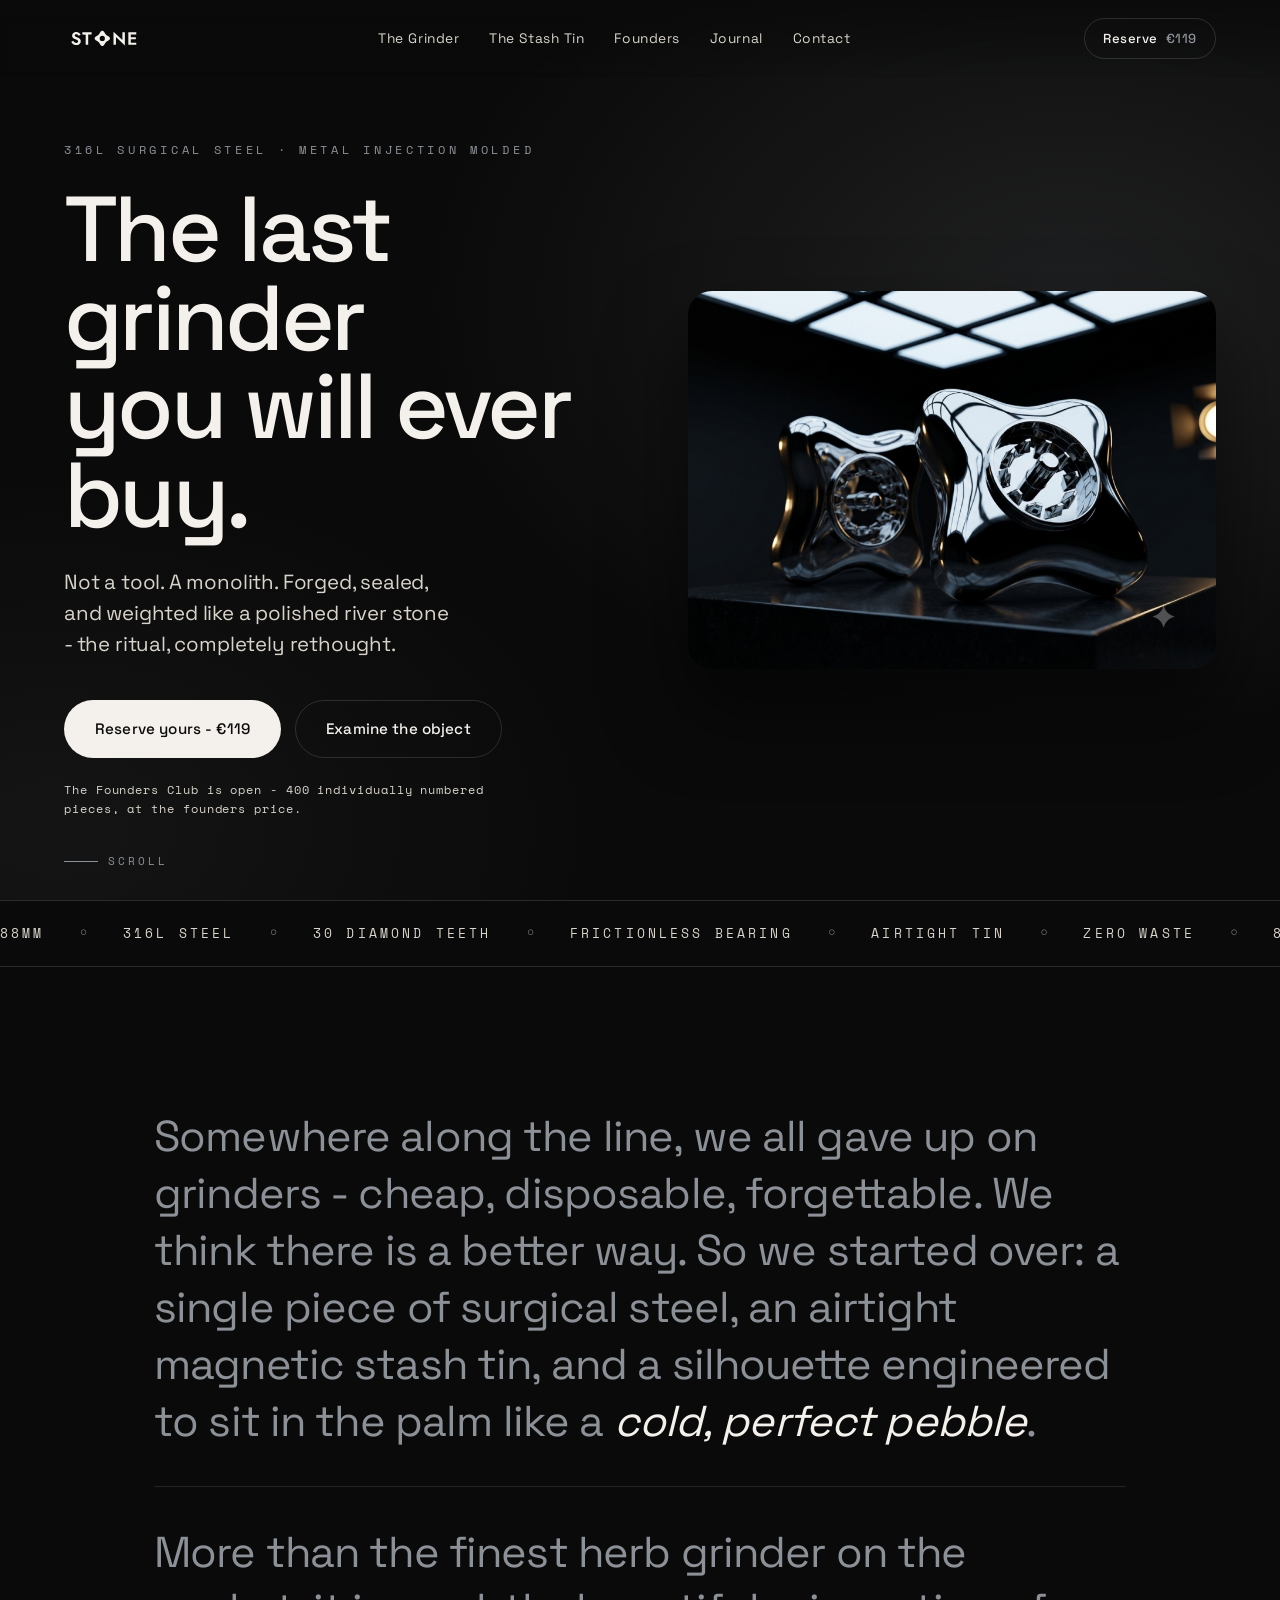
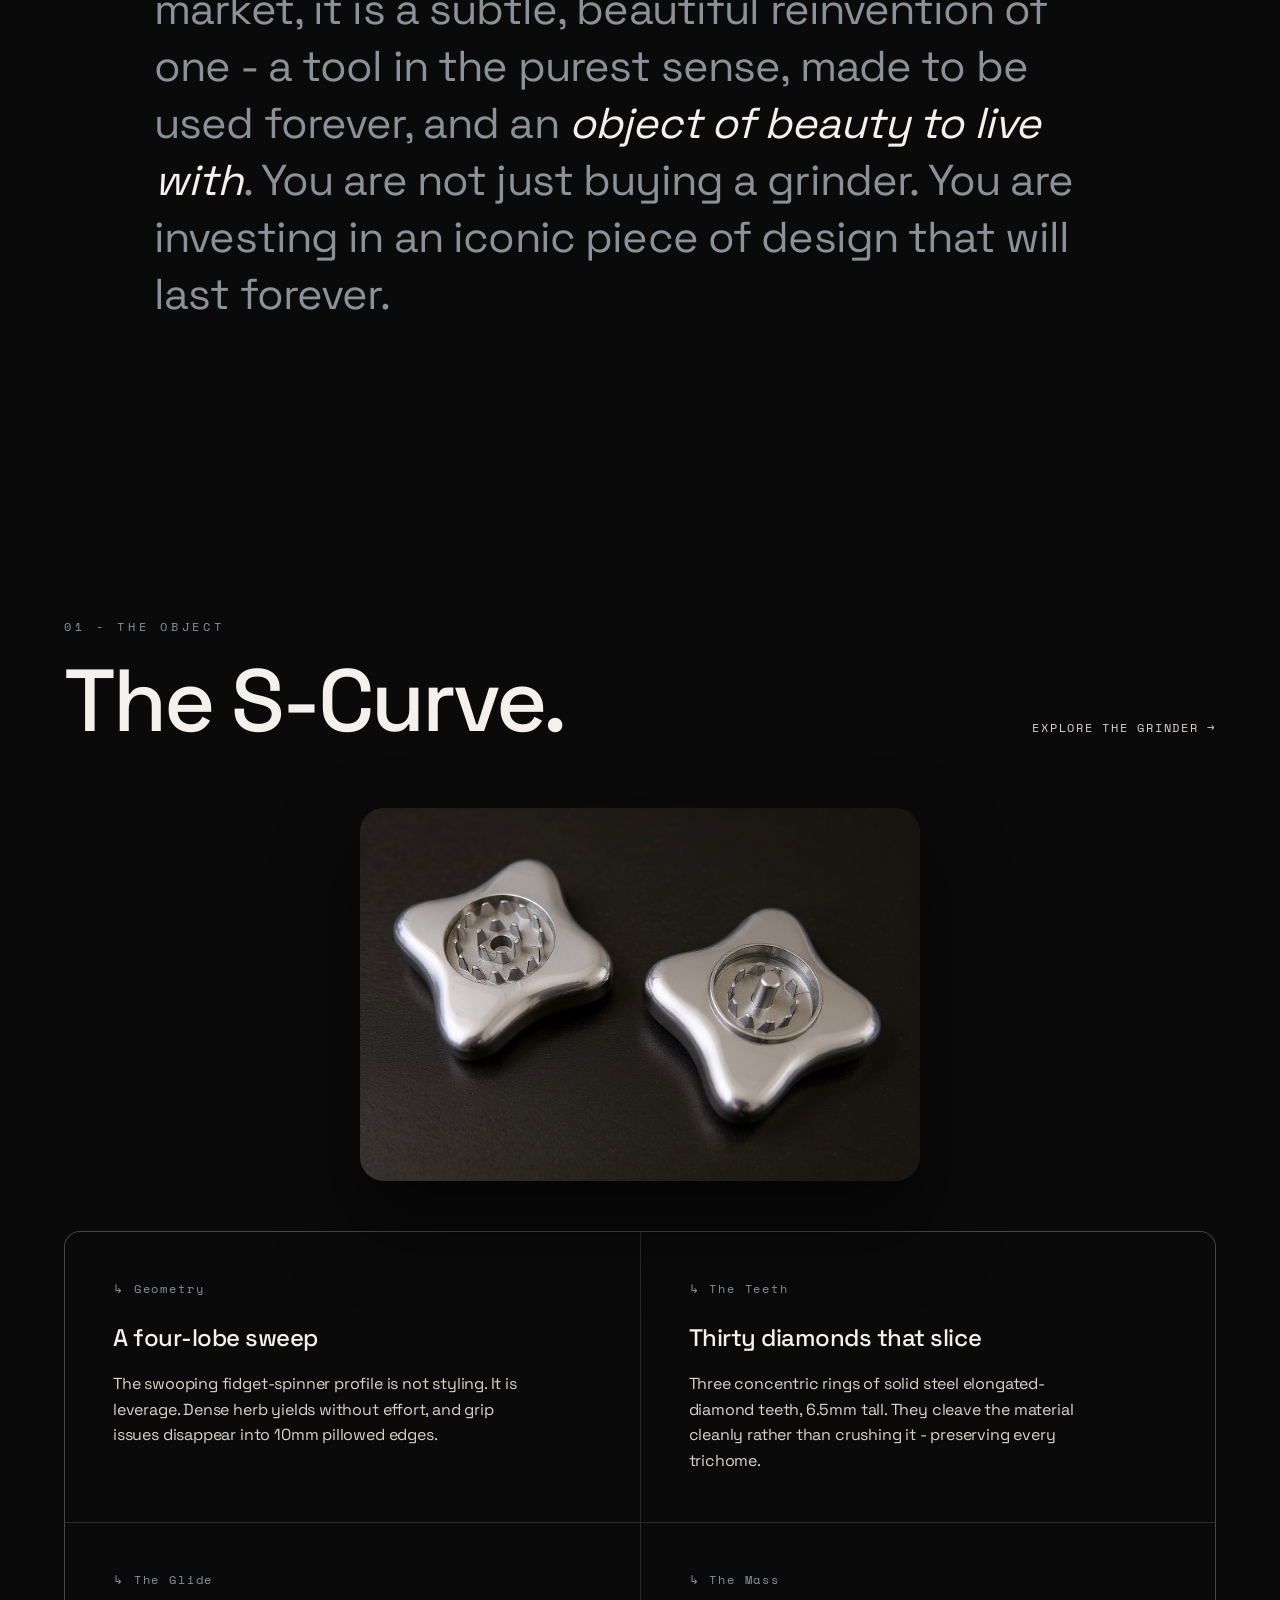
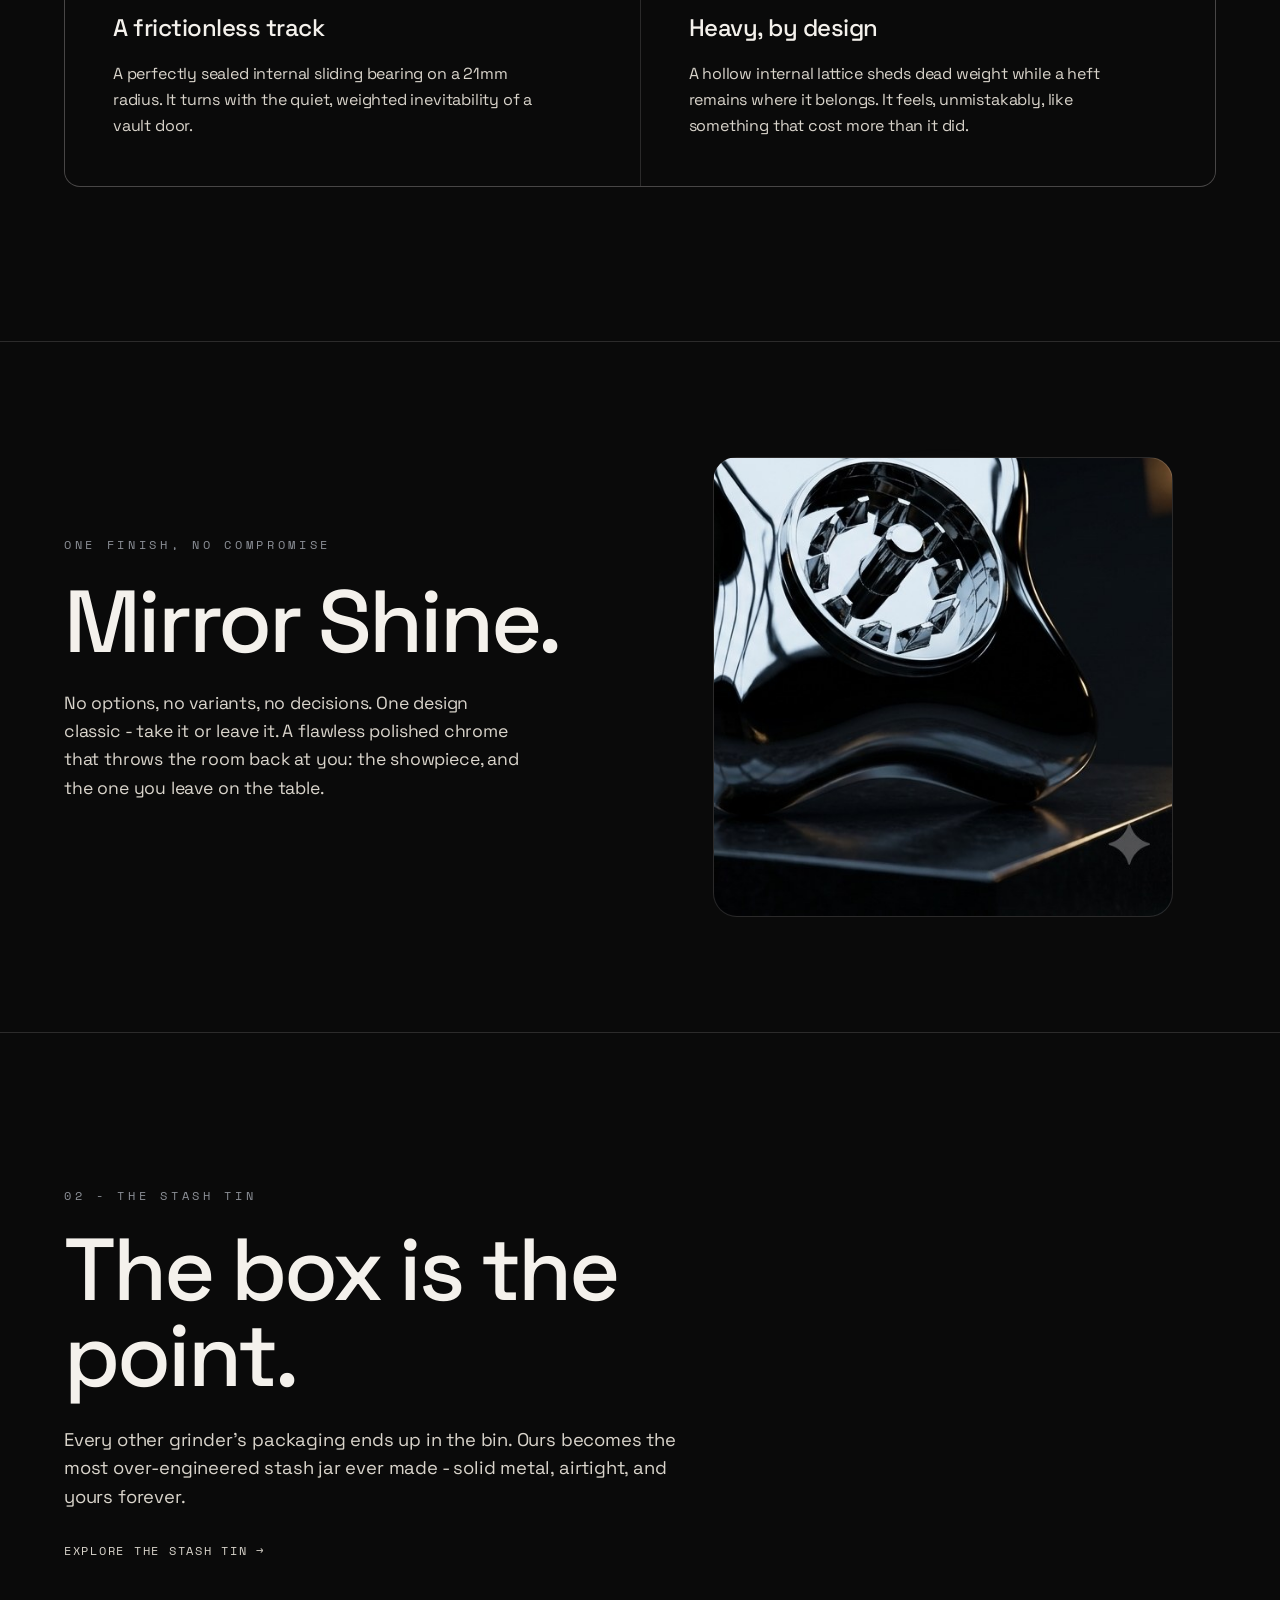
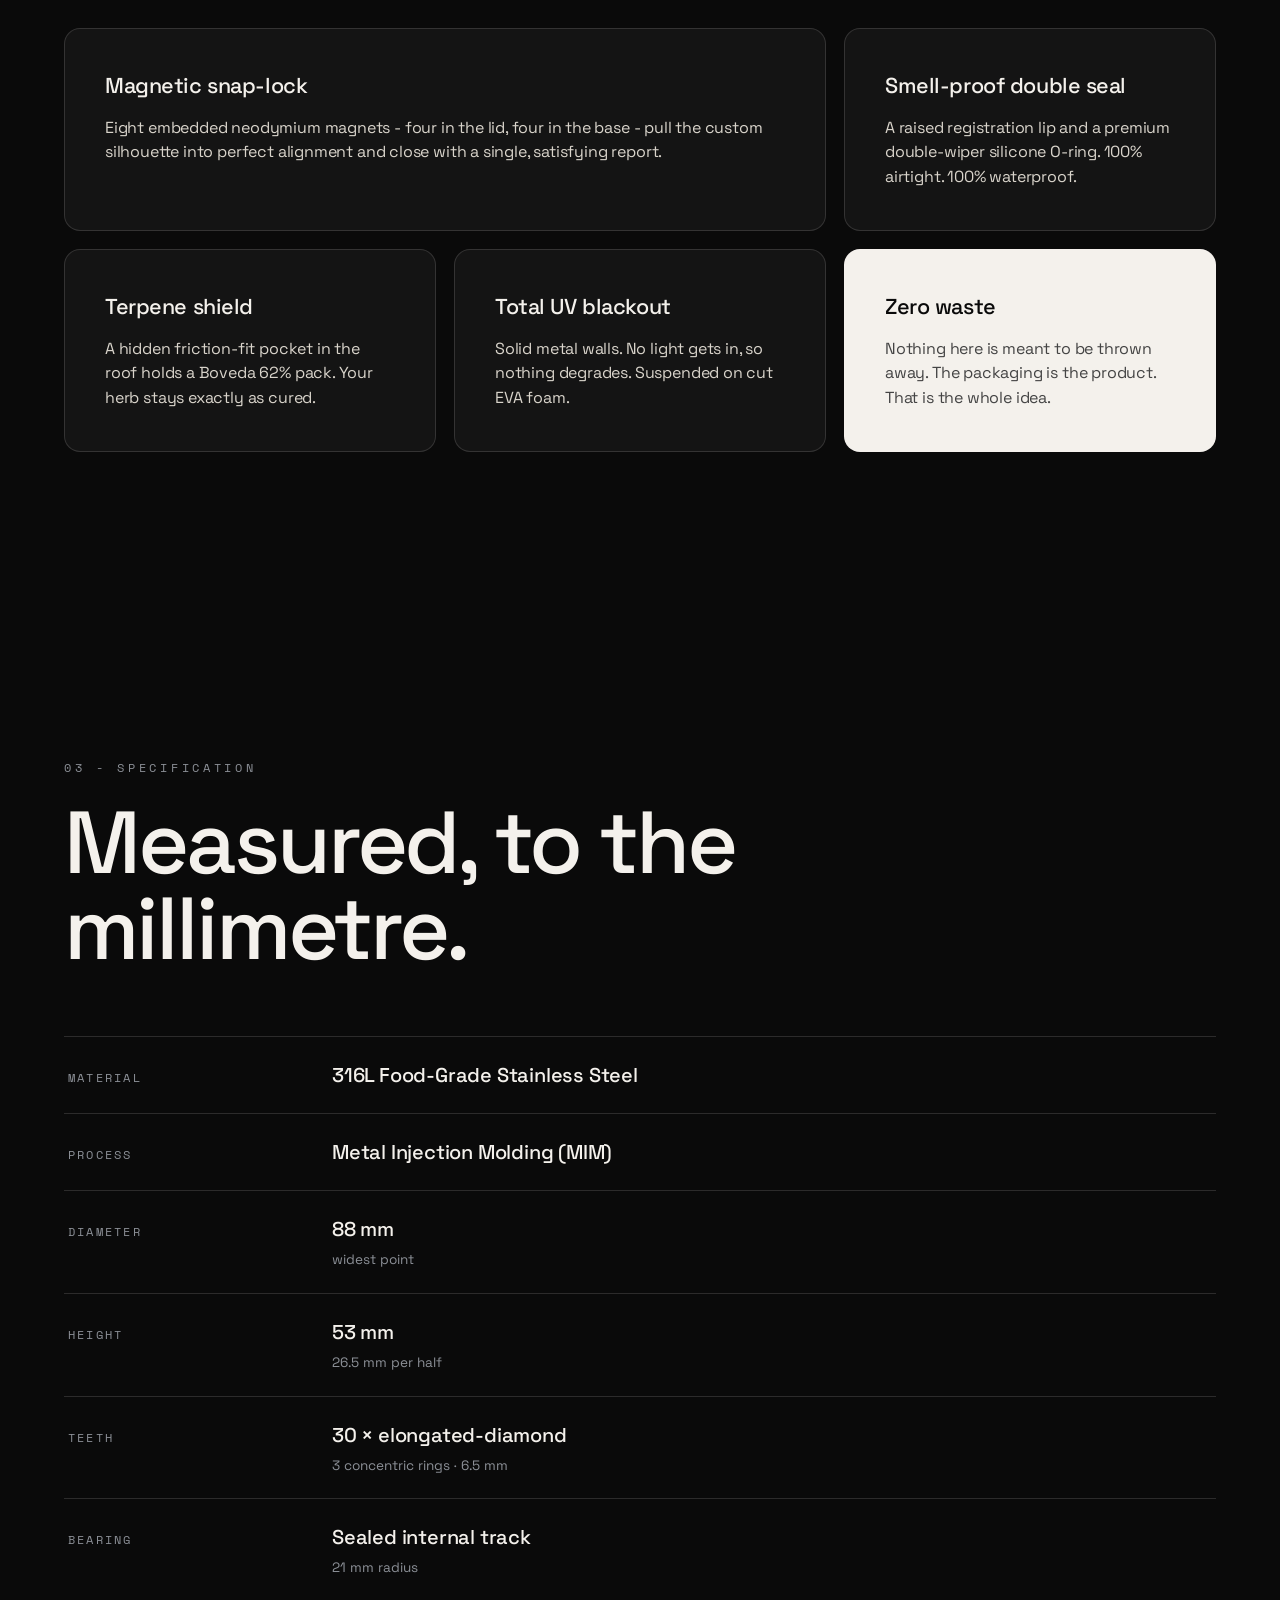
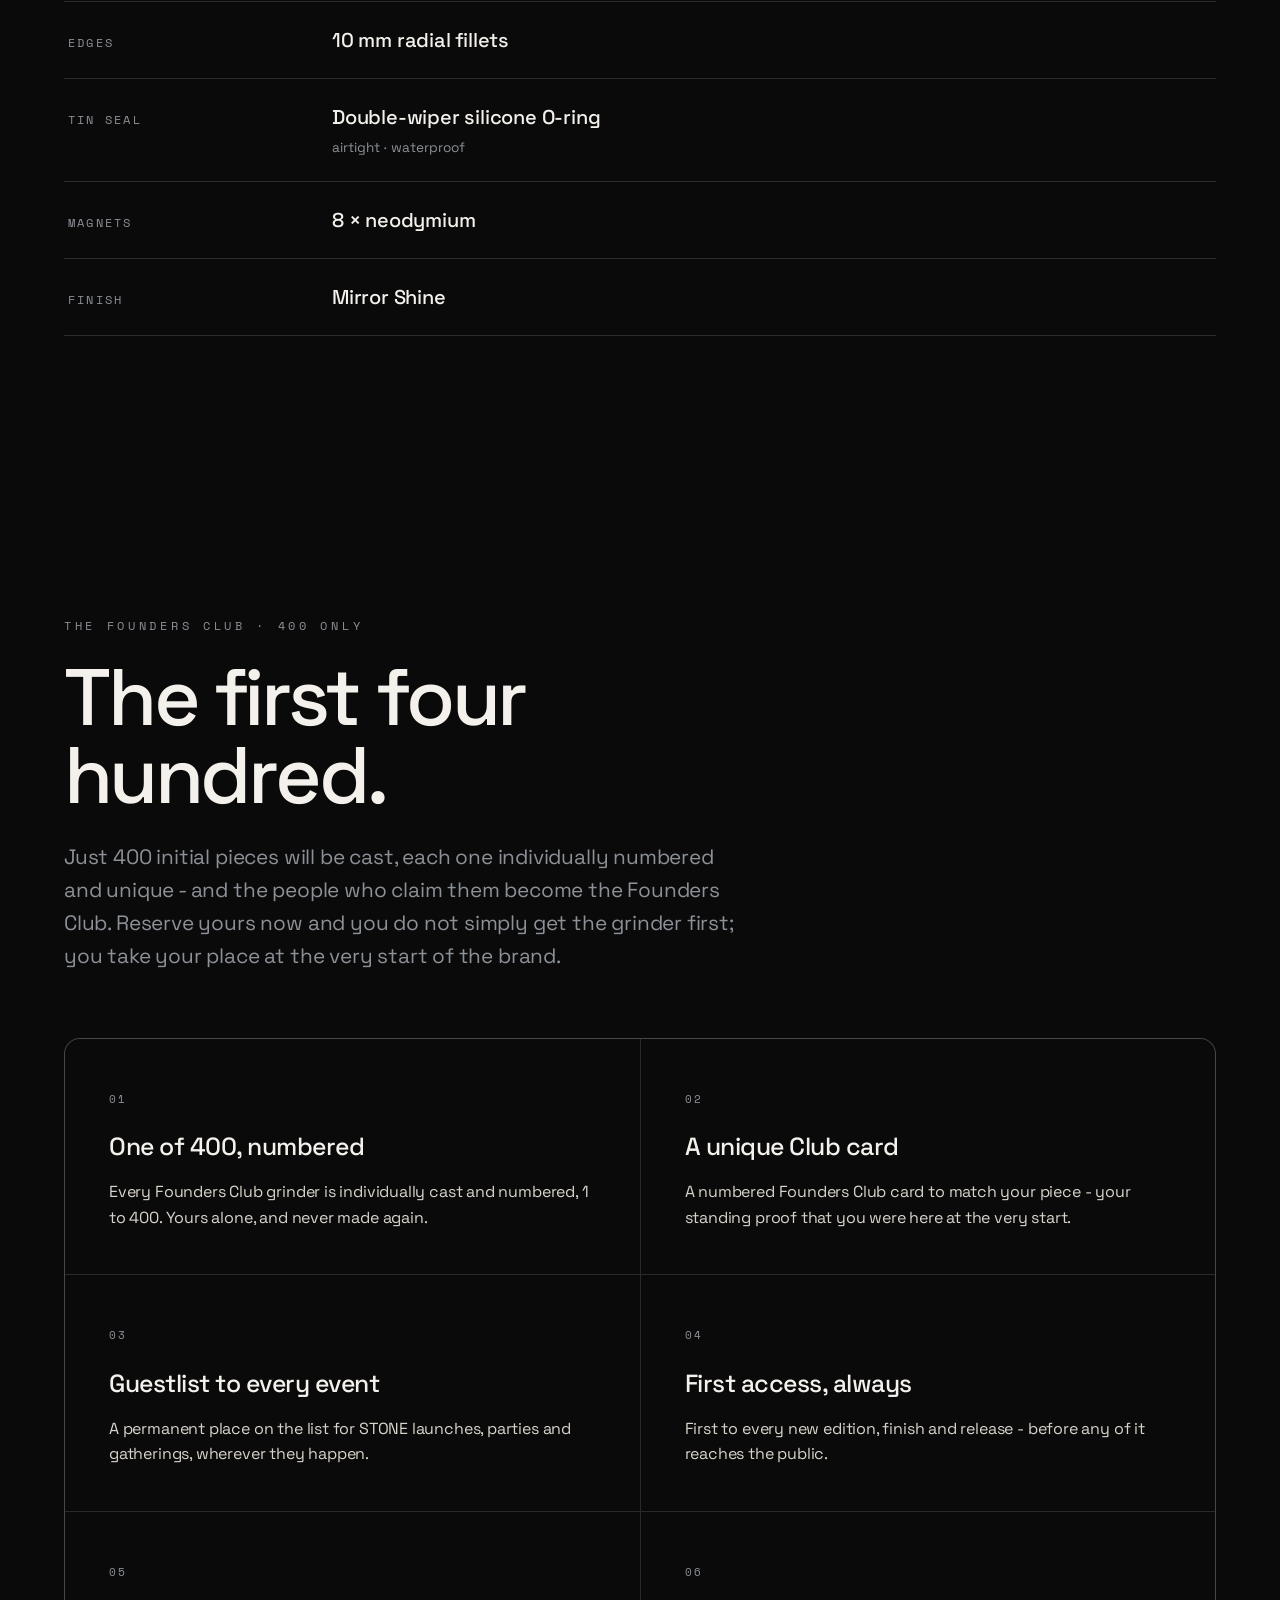
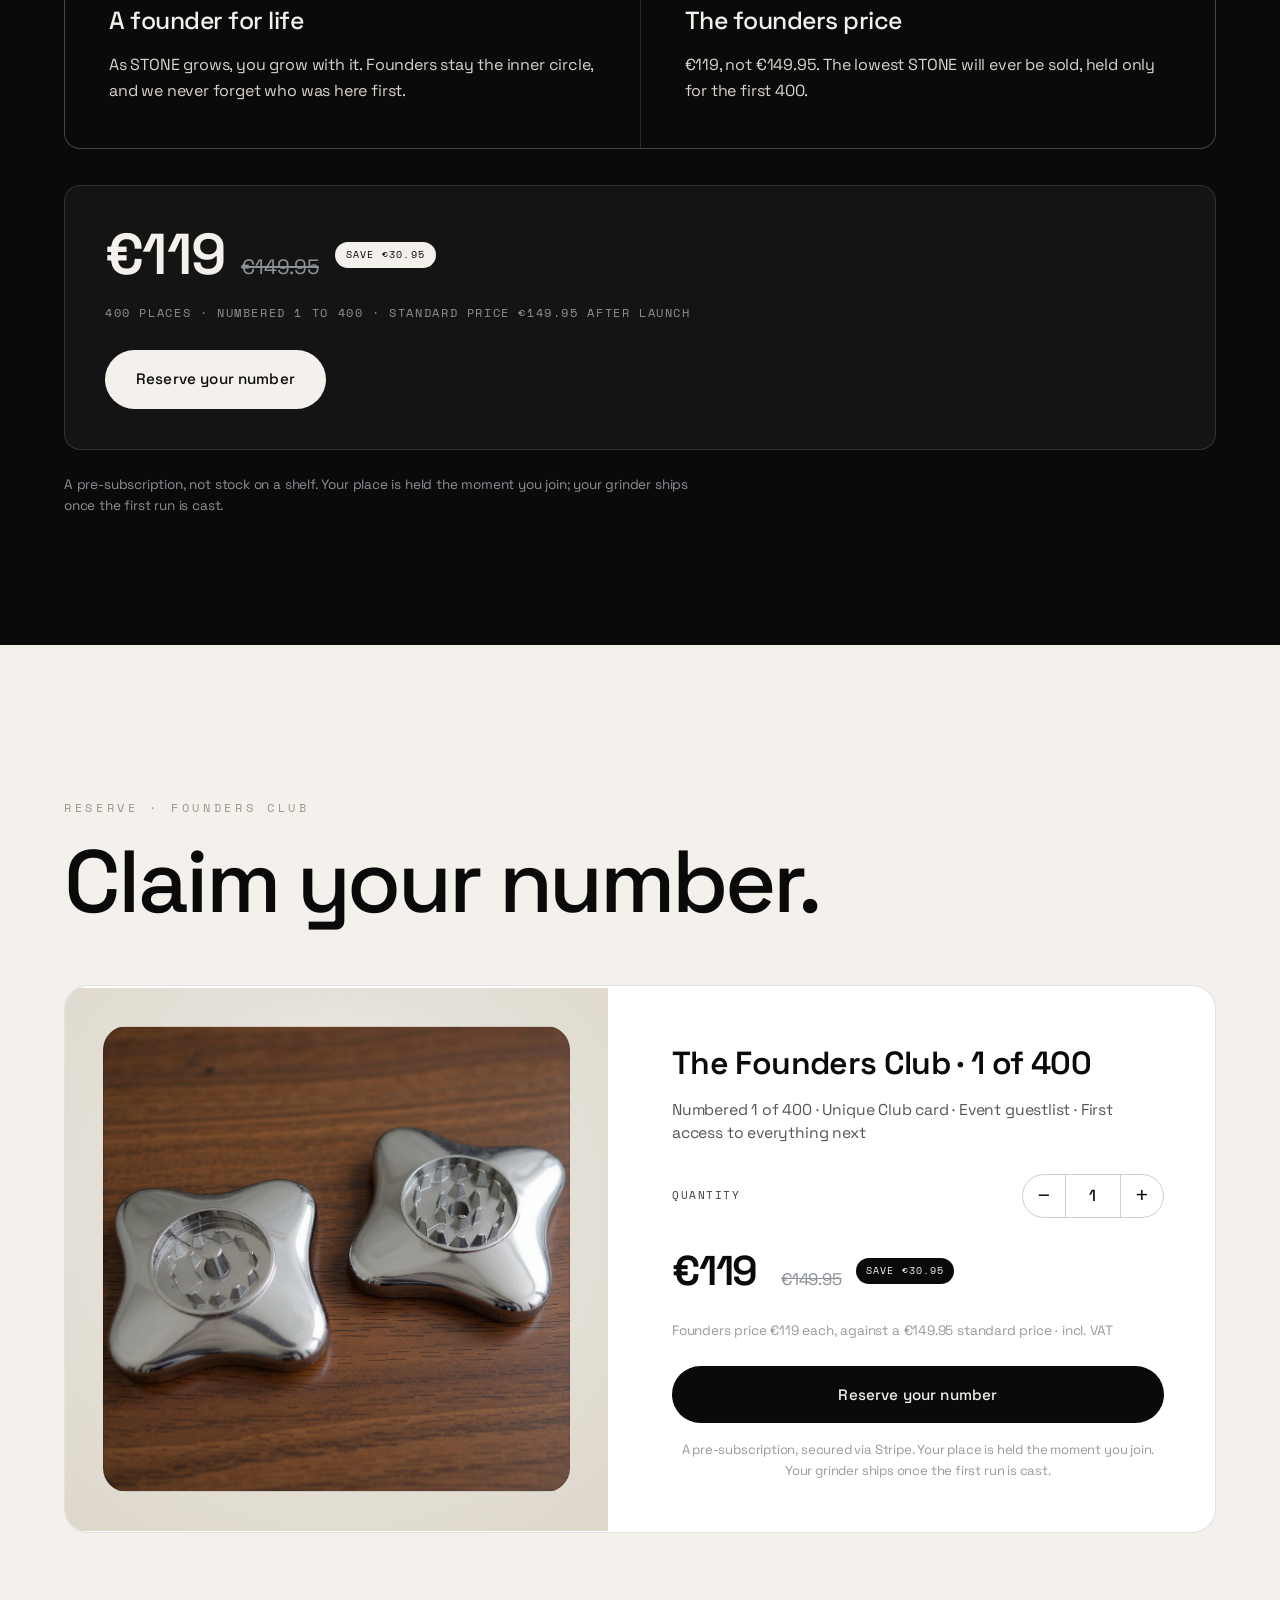
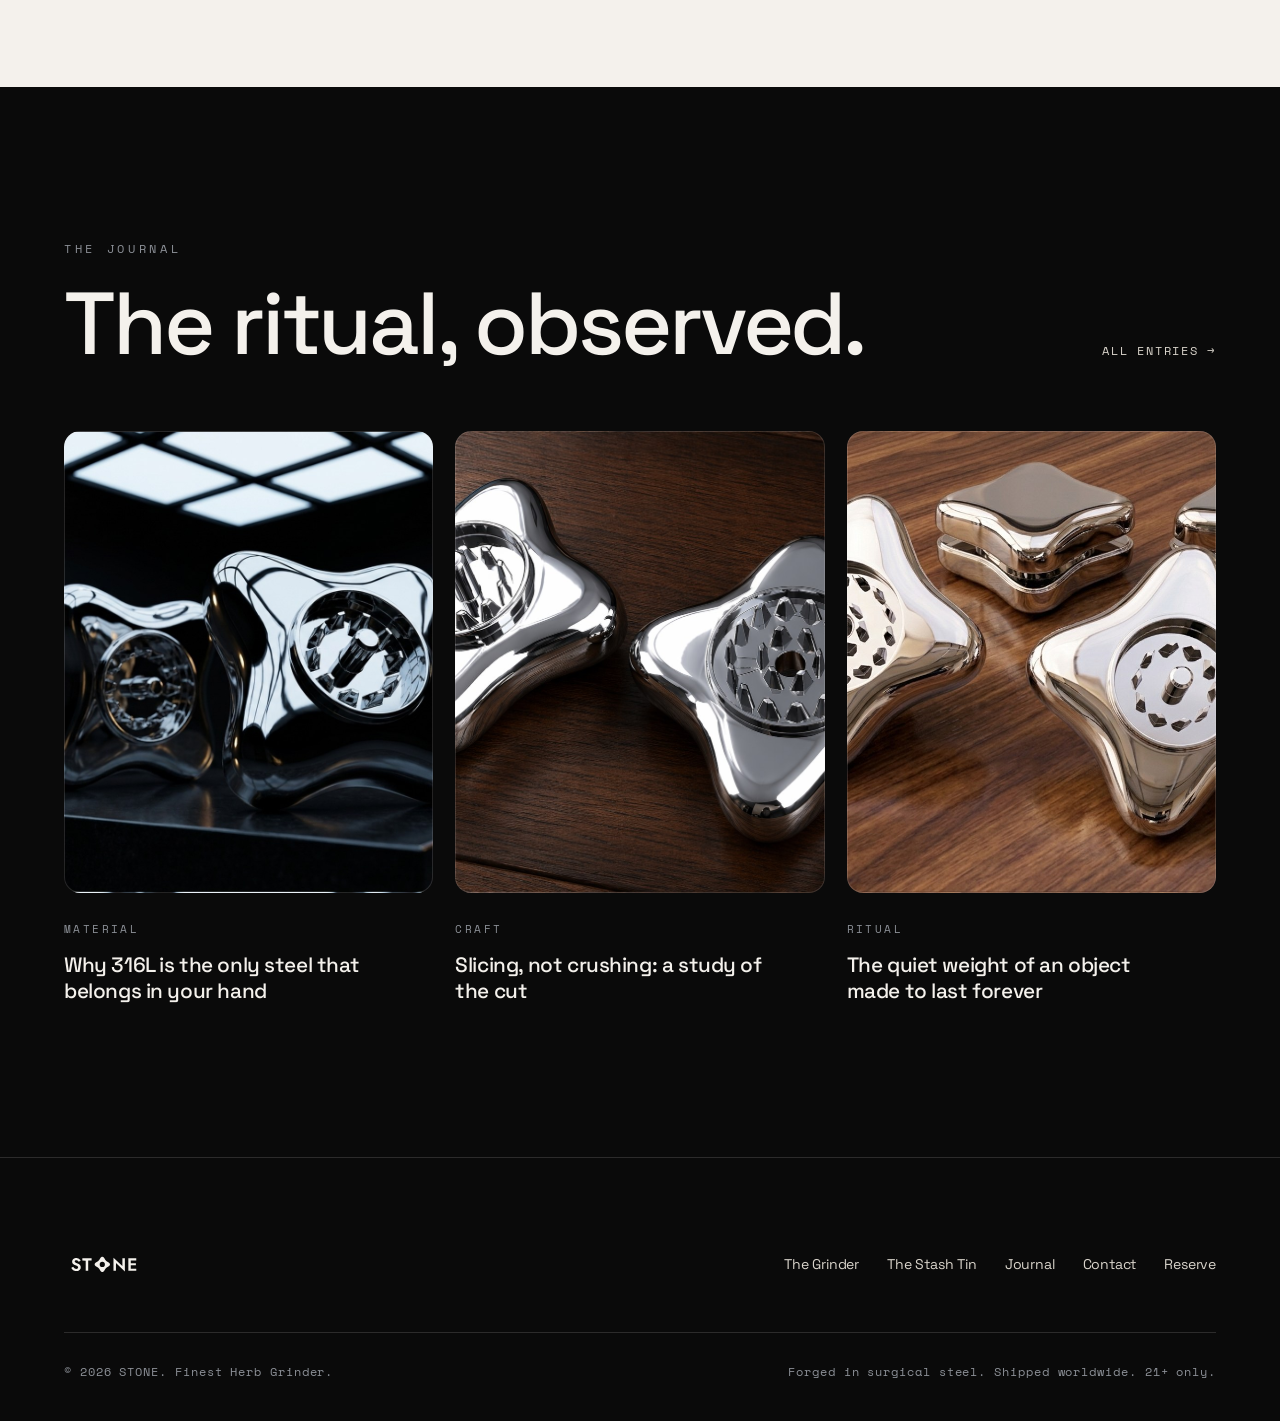
==== index.html @ 483bd040 "Copy: 'future classic' -> 'iconic piece of design that will last forever'; rename journal title thin" ====
<!DOCTYPE html>
<html lang="en">
<head>
  <meta charset="UTF-8">
  <meta name="viewport" content="width=device-width, initial-scale=1.0">
  <title>STONE - Finest Herb Grinder</title>
  <meta name="description" content="The STONE S-Curve grinder. Forged from 316L surgical steel, housed in an airtight magnetic stash box. Finest Herb Grinder.">
  <link rel="canonical" href="https://stonegrinder.co/">
  <link rel="icon" type="image/svg+xml" href="assets/favicon.svg">
  <meta property="og:title" content="STONE - Finest Herb Grinder">
  <meta property="og:description" content="316L surgical steel. Airtight magnetic stash tin. Finest Herb Grinder.">
  <meta property="og:type" content="website">
  <meta property="og:url" content="https://stonegrinder.co/">
  <meta name="twitter:card" content="summary_large_image">
  <link rel="preconnect" href="https://fonts.googleapis.com">
  <link rel="preconnect" href="https://fonts.gstatic.com" crossorigin>
  <link href="https://fonts.googleapis.com/css2?family=Space+Grotesk:wght@400;500;600;700&family=Space+Mono:wght@400;700&display=swap" rel="stylesheet">
  <link rel="stylesheet" href="style.css?v=11">
</head>
<body>

  <!-- ░░ NAV ░░ -->
  <header class="nav" id="nav">
    <a href="#top" class="nav__brand" aria-label="STONE home">
      <img class="nav__logo" src="assets/stone-wordmark-white.svg" alt="STONE" width="723" height="305">
    </a>
    <nav class="nav__links" aria-label="Primary">
      <a href="the-grinder">The Grinder</a>
      <a href="the-stash-tin">The Stash Tin</a>
      <a href="#founders">Founders</a>
      <a href="journal/">Journal</a>
      <a href="contact">Contact</a>
    </nav>
    <a href="#founders" class="nav__cta">Reserve <span>€119</span></a>
  </header>

  <main id="top">

    <!-- ░░ HERO ░░ -->
    <section class="hero">
      <div class="hero__grain" aria-hidden="true"></div>
      <div class="hero__inner">
        <p class="eyebrow reveal">316L Surgical Steel · Metal Injection Molded</p>
        <h1 class="hero__title reveal">The last grinder<br>you will ever buy.</h1>
        <p class="hero__sub reveal">Not a tool. A monolith. Forged, sealed, and weighted like a polished river stone - the ritual, completely rethought.</p>
        <div class="hero__actions reveal">
          <a href="#founders" class="btn btn--solid">Reserve yours - €119</a>
          <a href="#object" class="btn btn--ghost">Examine the object</a>
        </div>
        <p class="hero__founders reveal">The Founders Club is open - 400 individually numbered pieces, at the founders price.</p>
      </div>

      <figure class="stage hero__stage hero__stage--photo reveal">
        <div class="stage__halo" aria-hidden="true"></div>
        <img class="stage__photo" src="assets/img/hero-grinder.jpg" alt="The STONE S-Curve grinder, Mirror Shine" width="1209" height="864">
      </figure>

      <a href="#object" class="hero__scroll" aria-label="Scroll">Scroll</a>
    </section>

    <!-- ░░ MARQUEE ░░ -->
    <div class="marquee" aria-hidden="true">
      <div class="marquee__track">
        <span>88MM</span><i>◦</i><span>316L STEEL</span><i>◦</i><span>30 DIAMOND TEETH</span><i>◦</i><span>FRICTIONLESS BEARING</span><i>◦</i><span>AIRTIGHT TIN</span><i>◦</i><span>ZERO WASTE</span><i>◦</i>
        <span>88MM</span><i>◦</i><span>316L STEEL</span><i>◦</i><span>30 DIAMOND TEETH</span><i>◦</i><span>FRICTIONLESS BEARING</span><i>◦</i><span>AIRTIGHT TIN</span><i>◦</i><span>ZERO WASTE</span><i>◦</i>
      </div>
    </div>

    <!-- ░░ MANIFESTO ░░ -->
    <section class="manifesto">
      <p class="manifesto__text reveal">
        Somewhere along the line, we all gave up on grinders - cheap, disposable, forgettable.
        We think there is a better way. So we started over: a single piece of surgical steel,
        an airtight magnetic stash tin, and a silhouette engineered to sit in the palm like a <em>cold, perfect pebble</em>.
      </p>
      <p class="manifesto__text manifesto__text--punch reveal">
        More than the finest herb grinder on the market, it is a subtle, beautiful reinvention of one -
        a tool in the purest sense, made to be used forever, and an <em>object of beauty to live with</em>.
        You are not just buying a grinder. You are investing in an iconic piece of design that will last forever.
      </p>
    </section>

    <!-- ░░ OBJECT ░░ -->
    <section class="section section--object" id="object">
      <div class="section__head section__head--row">
        <div>
          <span class="kicker">01 - The Object</span>
          <h2 class="section__title reveal">The S-Curve.</h2>
        </div>
        <a class="journal__all" href="the-grinder">Explore the grinder →</a>
      </div>

      <figure class="stage stage--lg is-photo reveal">
        <div class="stage__halo" aria-hidden="true"></div>
        <img class="stage__photo" src="assets/img/cad-object.jpg?v=2" alt="The STONE S-Curve grinder, both halves open showing the diamond teeth" width="1400" height="933">
      </figure>

      <div class="features">
        <article class="feature reveal">
          <span class="feature__no">↳ Geometry</span>
          <h3>A four-lobe sweep</h3>
          <p>The swooping fidget-spinner profile is not styling. It is leverage. Dense herb yields without effort, and grip issues disappear into 10mm pillowed edges.</p>
        </article>
        <article class="feature reveal">
          <span class="feature__no">↳ The Teeth</span>
          <h3>Thirty diamonds that slice</h3>
          <p>Three concentric rings of solid steel elongated-diamond teeth, 6.5mm tall. They cleave the material cleanly rather than crushing it - preserving every trichome.</p>
        </article>
        <article class="feature reveal">
          <span class="feature__no">↳ The Glide</span>
          <h3>A frictionless track</h3>
          <p>A perfectly sealed internal sliding bearing on a 21mm radius. It turns with the quiet, weighted inevitability of a vault door.</p>
        </article>
        <article class="feature reveal">
          <span class="feature__no">↳ The Mass</span>
          <h3>Heavy, by design</h3>
          <p>A hollow internal lattice sheds dead weight while a heft remains where it belongs. It feels, unmistakably, like something that cost more than it did.</p>
        </article>
      </div>
    </section>

    <!-- ░░ FINISH SWITCH ░░ -->
    <section class="finish" id="finish">
      <div class="finish__copy">
        <span class="kicker">One finish, no compromise</span>
        <h2 class="section__title reveal">Mirror Shine.</h2>
        <p class="finish__desc reveal">No options, no variants, no decisions. One design classic - take it or leave it. A flawless polished chrome that throws the room back at you: the showpiece, and the one you leave on the table.</p>
      </div>
      <figure class="stage finish__stage reveal">
        <div class="stage__halo" aria-hidden="true"></div>
        <div class="ph ph--hero has-img" style="background-image:url('assets/img/finish-mirror.jpg');background-size:cover;background-position:center"></div>
      </figure>
    </section>

    <!-- ░░ VAULT ░░ -->
    <section class="section section--vault" id="vault">
      <div class="section__head">
        <span class="kicker">02 - The Stash Tin</span>
        <h2 class="section__title reveal">The box is the point.</h2>
        <p class="section__lede reveal">Every other grinder's packaging ends up in the bin. Ours becomes the most over-engineered stash jar ever made - solid metal, airtight, and yours forever.</p>
        <p style="margin-top:24px"><a class="journal__all" href="the-stash-tin">Explore the stash tin →</a></p>
      </div>

      <div class="vault__grid">
        <article class="vault__card vault__card--wide reveal">
          <h3>Magnetic snap-lock</h3>
          <p>Eight embedded neodymium magnets - four in the lid, four in the base - pull the custom silhouette into perfect alignment and close with a single, satisfying report.</p>
        </article>
        <article class="vault__card reveal">
          <h3>Smell-proof double seal</h3>
          <p>A raised registration lip and a premium double-wiper silicone O-ring. 100% airtight. 100% waterproof.</p>
        </article>
        <article class="vault__card reveal">
          <h3>Terpene shield</h3>
          <p>A hidden friction-fit pocket in the roof holds a Boveda 62% pack. Your herb stays exactly as cured.</p>
        </article>
        <article class="vault__card reveal">
          <h3>Total UV blackout</h3>
          <p>Solid metal walls. No light gets in, so nothing degrades. Suspended on cut EVA foam.</p>
        </article>
        <article class="vault__card vault__card--accent reveal">
          <h3>Zero waste</h3>
          <p>Nothing here is meant to be thrown away. The packaging is the product. That is the whole idea.</p>
        </article>
      </div>
    </section>

    <!-- ░░ SPEC SHEET ░░ -->
    <section class="section section--spec" id="spec">
      <div class="section__head">
        <span class="kicker">03 - Specification</span>
        <h2 class="section__title reveal">Measured, to the millimetre.</h2>
      </div>
      <dl class="spec">
        <div class="spec__row reveal"><dt>Material</dt><dd>316L Food-Grade Stainless Steel</dd></div>
        <div class="spec__row reveal"><dt>Process</dt><dd>Metal Injection Molding (MIM)</dd></div>
        <div class="spec__row reveal"><dt>Diameter</dt><dd>88 mm <span>widest point</span></dd></div>
        <div class="spec__row reveal"><dt>Height</dt><dd>53 mm <span>26.5 mm per half</span></dd></div>
        <div class="spec__row reveal"><dt>Teeth</dt><dd>30 × elongated-diamond <span>3 concentric rings · 6.5 mm</span></dd></div>
        <div class="spec__row reveal"><dt>Bearing</dt><dd>Sealed internal track <span>21 mm radius</span></dd></div>
        <div class="spec__row reveal"><dt>Edges</dt><dd>10 mm radial fillets</dd></div>
        <div class="spec__row reveal"><dt>Tin seal</dt><dd>Double-wiper silicone O-ring <span>airtight · waterproof</span></dd></div>
        <div class="spec__row reveal"><dt>Magnets</dt><dd>8 × neodymium</dd></div>
        <div class="spec__row reveal"><dt>Finish</dt><dd>Mirror Shine</dd></div>
      </dl>
    </section>

    <!-- ░░ FOUNDERS ░░ -->
    <section class="founders" id="founders">
      <div class="founders__inner">
        <div class="founders__head">
          <span class="kicker">The Founders Club · 400 only</span>
          <h2 class="founders__title reveal">The first four hundred.</h2>
          <p class="founders__lede reveal">Just 400 initial pieces will be cast, each one individually numbered and unique - and the people who claim them become the Founders Club. Reserve yours now and you do not simply get the grinder first; you take your place at the very start of the brand.</p>
        </div>
        <div class="founders__grid">
          <article class="founders__perk reveal"><span class="founders__no">01</span><h3>One of 400, numbered</h3><p>Every Founders Club grinder is individually cast and numbered, 1 to 400. Yours alone, and never made again.</p></article>
          <article class="founders__perk reveal"><span class="founders__no">02</span><h3>A unique Club card</h3><p>A numbered Founders Club card to match your piece - your standing proof that you were here at the very start.</p></article>
          <article class="founders__perk reveal"><span class="founders__no">03</span><h3>Guestlist to every event</h3><p>A permanent place on the list for STONE launches, parties and gatherings, wherever they happen.</p></article>
          <article class="founders__perk reveal"><span class="founders__no">04</span><h3>First access, always</h3><p>First to every new edition, finish and release - before any of it reaches the public.</p></article>
          <article class="founders__perk reveal"><span class="founders__no">05</span><h3>A founder for life</h3><p>As STONE grows, you grow with it. Founders stay the inner circle, and we never forget who was here first.</p></article>
          <article class="founders__perk reveal"><span class="founders__no">06</span><h3>The founders price</h3><p>€119, not €149.95. The lowest STONE will ever be sold, held only for the first 400.</p></article>
        </div>
        <div class="founders__cta reveal">
          <div class="founders__price">
            <span class="founders__amt">€119</span>
            <span class="founders__was">€149.95</span>
            <span class="founders__save">Save €30.95</span>
            <span class="founders__slots">400 places · numbered 1 to 400 · standard price €149.95 after launch</span>
          </div>
          <a href="#acquire" class="btn btn--solid">Reserve your number</a>
        </div>
        <p class="founders__fine">A pre-subscription, not stock on a shelf. Your place is held the moment you join; your grinder ships once the first run is cast.</p>
      </div>
    </section>

    <!-- ░░ ACQUIRE ░░ -->
    <section class="acquire" id="acquire">
      <div class="acquire__inner">
        <span class="kicker">Reserve · Founders Club</span>
        <h2 class="acquire__title reveal">Claim your number.</h2>
        <div class="buy reveal">
          <div class="buy__media">
            <div class="stage__halo" aria-hidden="true"></div>
            <div class="ph ph--light has-img" style="background-image:url('assets/img/cad-buy.jpg?v=2');background-size:cover;background-position:center"></div>
          </div>
          <div class="buy__detail">
            <h3>The Founders Club · 1 of 400</h3>
            <p class="buy__inc">Numbered 1 of 400 · Unique Club card · Event guestlist · First access to everything next</p>
            <div class="buy__qty">
              <span>Quantity</span>
              <div class="qty">
                <button class="qty__btn" type="button" data-qty="-1" aria-label="Decrease quantity">−</button>
                <input class="qty__input" id="buyQty" type="number" min="1" max="400" value="1" inputmode="numeric" aria-label="Quantity">
                <button class="qty__btn" type="button" data-qty="1" aria-label="Increase quantity">+</button>
              </div>
            </div>
            <div class="buy__price"><span class="buy__amt" id="buyAmt">€119</span><span class="buy__was" id="buyWas">€149.95</span><span class="buy__save" id="buySave">Save €30.95</span></div>
            <p class="buy__vat">Founders price €119 each, against a €149.95 standard price · incl. VAT</p>
            <button class="btn btn--solid btn--block" id="checkout" data-finish="mirror">Reserve your number</button>
            <p class="buy__note">A pre-subscription, secured via Stripe. Your place is held the moment you join. Your grinder ships once the first run is cast.</p>
          </div>
        </div>
      </div>
    </section>

    <!-- ░░ JOURNAL ░░ -->
    <section class="section section--journal" id="journal">
      <div class="section__head section__head--row">
        <div>
          <span class="kicker">The Journal</span>
          <h2 class="section__title reveal">The ritual, observed.</h2>
        </div>
        <a class="journal__all" href="journal/">All entries →</a>
      </div>
      <div class="journal">
        <a class="jcard reveal" href="journal/why-316l-steel">
          <div class="jcard__img" aria-hidden="true" style="background-image:url('assets/img/journal-material.jpg');background-size:cover;background-position:center"></div>
          <span class="jcard__meta">Material</span>
          <h3>Why 316L is the only steel that belongs in your hand</h3>
        </a>
        <a class="jcard reveal" href="journal/slicing-not-crushing">
          <div class="jcard__img" aria-hidden="true" style="background-image:url('assets/img/journal-craft.jpg');background-size:cover;background-position:center"></div>
          <span class="jcard__meta">Craft</span>
          <h3>Slicing, not crushing: a study of the cut</h3>
        </a>
        <a class="jcard reveal" href="journal/the-quiet-weight">
          <div class="jcard__img" aria-hidden="true" style="background-image:url('assets/img/journal-ritual.jpg');background-size:cover;background-position:center"></div>
          <span class="jcard__meta">Ritual</span>
          <h3>The quiet weight of an object made to last forever</h3>
        </a>
      </div>
    </section>

  </main>

  <!-- ░░ FOOTER ░░ -->
  <footer class="footer">
    <div class="footer__top">
      <a href="#top" class="footer__brand" aria-label="STONE">
        <img class="footer__logo" src="assets/stone-wordmark-white.svg" alt="STONE" width="723" height="305">
      </a>
      <nav class="footer__nav" aria-label="Footer">
        <a href="the-grinder">The Grinder</a>
        <a href="the-stash-tin">The Stash Tin</a>
        <a href="journal/">Journal</a>
        <a href="contact">Contact</a>
        <a href="#founders">Reserve</a>
      </nav>
    </div>
    <div class="footer__bottom">
      <p>© 2026 STONE. Finest Herb Grinder.</p>
      <p>Forged in surgical steel. Shipped worldwide. 21+ only.</p>
    </div>
  </footer>

  <script src="app.js?v=7"></script>
</body>
</html>
---- style.css ----
/* ░░░░░░░░░░ STONE ░░░░░░░░░░ */
/* Strict monochrome · object-as-jewellery */

:root{
  --ink:#0a0a0a;          /* true near-black */
  --ink-2:#141414;
  --bone:#f4f1ec;         /* warm off-white */
  --bone-dim:#d9d4cb;
  --steel:#8c9097;        /* cold steel grey */
  --steel-dk:#3a3d42;
  --line:rgba(244,241,236,.14);
  --ember:#c8703a;        /* used almost never — hover only */
  --maxw:1280px;
  --pad:clamp(20px,5vw,72px);
  --r:16px;
  --ease:cubic-bezier(.16,1,.3,1);
  --font:"Space Grotesk",system-ui,sans-serif;
  --mono:"Space Mono",ui-monospace,monospace;
  --mark-mask:url("data:image/svg+xml,%3Csvg xmlns='http://www.w3.org/2000/svg' viewBox='0 0 100 100' fill-rule='evenodd'%3E%3Cpath d='M50,3 C69,3 59.35,29.65 64.85,35.15 C70.35,40.65 97,31 97,50 C97,69 70.35,59.35 64.85,64.85 C59.35,70.35 69,97 50,97 C31,97 40.65,70.35 35.15,64.85 C29.65,59.35 3,69 3,50 C3,31 29.65,40.65 35.15,35.15 C40.65,29.65 31,3 50,3 Z M50,34 a16,16 0 1,0 0.01,0 Z'/%3E%3C/svg%3E");
}

*{box-sizing:border-box;margin:0;padding:0}
html{scroll-behavior:smooth;-webkit-text-size-adjust:100%}
body{
  background:var(--ink);
  color:var(--bone);
  font-family:var(--font);
  font-size:18px;
  line-height:1.6;
  font-weight:400;
  letter-spacing:-.01em;
  -webkit-font-smoothing:antialiased;
  overflow-x:hidden;
}
img{max-width:100%;display:block}
a{color:inherit;text-decoration:none}
::selection{background:var(--bone);color:var(--ink)}

/* ░░ TYPE PRIMITIVES ░░ */
.eyebrow,.kicker{
  font-family:var(--mono);
  font-size:.72rem;
  letter-spacing:.32em;
  text-transform:uppercase;
  color:var(--steel);
}
.section__title{
  font-size:clamp(2.4rem,7vw,5.5rem);
  line-height:.98;
  font-weight:500;
  letter-spacing:-.035em;
}
em{font-style:normal;color:var(--bone);position:relative}
.manifesto em{font-style:italic;color:var(--bone)}

/* ░░ NAV ░░ */
.nav{
  position:fixed;inset:0 0 auto 0;z-index:50;
  display:flex;align-items:center;justify-content:space-between;
  gap:24px;
  padding:18px var(--pad);
  background:linear-gradient(to bottom,rgba(10,10,10,.85),rgba(10,10,10,0));
  backdrop-filter:blur(2px);
  transition:background .4s var(--ease),padding .4s var(--ease);
}
.nav.is-stuck{
  background:rgba(10,10,10,.82);
  backdrop-filter:blur(14px) saturate(1.1);
  border-bottom:1px solid var(--line);
  padding-top:12px;padding-bottom:12px;
}
.nav__brand{display:flex;align-items:center}
.nav__logo{height:34px;width:auto;display:block}
.nav__links{display:flex;gap:30px}
.nav__links a{
  font-size:.86rem;letter-spacing:.04em;color:var(--bone-dim);
  position:relative;padding:4px 0;transition:color .3s;
}
.nav__links a::after{
  content:"";position:absolute;left:0;bottom:0;height:1px;width:0;
  background:var(--bone);transition:width .35s var(--ease);
}
.nav__links a:hover{color:var(--bone)}
.nav__links a:hover::after{width:100%}
.nav__cta{
  font-size:.82rem;font-weight:500;letter-spacing:.04em;
  border:1px solid var(--line);border-radius:100px;
  padding:9px 18px;display:inline-flex;gap:8px;align-items:center;
  transition:.35s var(--ease);
}
.nav__cta span{color:var(--steel)}
.nav__cta:hover{background:var(--bone);color:var(--ink);border-color:var(--bone)}
.nav__cta:hover span{color:var(--ink)}

/* ░░ BUTTONS ░░ */
.btn{
  display:inline-flex;align-items:center;justify-content:center;gap:10px;
  font-family:var(--font);font-size:.95rem;font-weight:500;letter-spacing:.01em;
  padding:16px 30px;border-radius:100px;border:1px solid transparent;
  cursor:pointer;transition:.4s var(--ease);
}
.btn--solid{background:var(--bone);color:var(--ink)}
.btn--solid:hover{transform:translateY(-2px);box-shadow:0 14px 40px rgba(0,0,0,.5)}
.btn--ghost{border-color:var(--line);color:var(--bone)}
.btn--ghost:hover{border-color:var(--bone);background:rgba(244,241,236,.04)}
.btn--block{width:100%;padding:18px}

/* ░░ STAGE (product placeholder) ░░ */
.stage{
  position:relative;display:grid;place-items:center;
  aspect-ratio:1/1;
}
.stage__halo{
  position:absolute;inset:0;border-radius:50%;
  background:radial-gradient(circle at 50% 42%,rgba(140,144,151,.30),rgba(140,144,151,.06) 42%,transparent 66%);
  filter:blur(6px);
}
/* ░░ REAL PHOTOGRAPHY ░░ */
.stage__photo{position:relative;z-index:1;width:100%;height:auto;border-radius:24px;display:block;object-fit:contain;box-shadow:0 40px 80px rgba(0,0,0,.55)}
.hero__stage--photo,.stage.is-photo{display:block;aspect-ratio:auto;height:auto}
.stage.is-photo{max-width:none}
/* a placeholder box filled with a real photo (background-image set inline) */
.ph.has-img{background-size:cover;background-position:center;background-repeat:no-repeat}
.ph.has-img::before,.ph.has-img::after{content:none}
.hero__stage--photo .stage__halo{background:radial-gradient(circle at 50% 45%,rgba(140,144,151,.22),transparent 62%)}

/* ░░ PHOTO PLACEHOLDER — swap .ph for <img> when photography lands ░░ */
.ph{
  position:relative;z-index:1;width:84%;aspect-ratio:1/1;border-radius:24px;
  display:grid;place-items:center;overflow:hidden;
  border:1px solid var(--line);
  background:
    radial-gradient(120% 90% at 35% 25%,rgba(140,144,151,.16),transparent 60%),
    linear-gradient(160deg,#161618,#0c0c0d);
  transition:background .6s var(--ease),border-color .4s;
}
.ph::before{
  content:"";position:absolute;inset:0;
  background:repeating-linear-gradient(135deg,transparent 0 22px,rgba(244,241,236,.018) 22px 23px);
}
.ph::after{
  content:attr(data-label);position:relative;
  font-family:var(--mono);font-size:.68rem;letter-spacing:.28em;text-transform:uppercase;
  color:var(--steel);
}
.ph--hero{width:100%}
.ph--light{
  border-color:rgba(10,10,10,.1);
  background:
    radial-gradient(120% 90% at 38% 26%,rgba(255,255,255,.7),transparent 58%),
    linear-gradient(160deg,#e9e5dd,#d3cdc2);
}
.ph--light::after{color:#9a948a}
/* stealth tint for the finish toggle */
[data-finish="stealth"] .ph{
  background:radial-gradient(120% 90% at 35% 25%,rgba(80,84,90,.18),transparent 60%),linear-gradient(160deg,#0c0c0d,#060607);
}

/* ░░ HERO ░░ */
.hero{
  position:relative;min-height:100svh;
  display:grid;
  grid-template-columns:1.05fr .95fr;
  align-items:center;gap:40px;
  padding:140px var(--pad) 80px;
  overflow:hidden;
}
.hero__grain{
  position:absolute;inset:-20% -10%;z-index:0;pointer-events:none;
  background:
    radial-gradient(60% 50% at 78% 38%,rgba(140,144,151,.16),transparent 70%),
    radial-gradient(50% 40% at 12% 80%,rgba(140,144,151,.08),transparent 70%);
}
.hero__inner{position:relative;z-index:2;max-width:620px}
.eyebrow{display:block;margin-bottom:26px}
.hero__title{
  font-size:clamp(2.9rem,7.2vw,6rem);
  line-height:.96;font-weight:500;letter-spacing:-.04em;
  margin-bottom:28px;
}
.hero__sub{
  font-size:clamp(1.05rem,1.6vw,1.35rem);
  color:var(--bone-dim);max-width:30ch;line-height:1.5;margin-bottom:40px;
}
.hero__actions{display:flex;gap:14px;flex-wrap:wrap}
.hero__stage{position:relative;z-index:1;width:100%;max-width:600px;justify-self:center}
.hero__scroll{
  position:absolute;bottom:30px;left:var(--pad);z-index:3;
  font-family:var(--mono);font-size:.68rem;letter-spacing:.28em;text-transform:uppercase;
  color:var(--steel);display:flex;align-items:center;gap:10px;
}
.hero__scroll::before{content:"";width:34px;height:1px;background:var(--steel);
  animation:scrollline 2.4s var(--ease) infinite}
@keyframes scrollline{0%,100%{transform:scaleX(.4);opacity:.4}50%{transform:scaleX(1);opacity:1}}

/* ░░ MARQUEE ░░ */
.marquee{border-block:1px solid var(--line);overflow:hidden;padding:18px 0}
.marquee__track{
  display:flex;gap:34px;align-items:center;white-space:nowrap;width:max-content;
  animation:marq 32s linear infinite;
}
.marquee__track span{font-family:var(--mono);font-size:.82rem;letter-spacing:.24em;color:var(--bone-dim)}
.marquee__track i{color:var(--steel);font-style:normal}
@keyframes marq{to{transform:translateX(-50%)}}

/* ░░ SECTION SHELL ░░ */
.section{max-width:var(--maxw);margin:0 auto;padding:clamp(90px,12vw,170px) var(--pad)}
.section__head{margin-bottom:64px;max-width:760px}
.section__head--row{max-width:none;display:flex;justify-content:space-between;align-items:flex-end;gap:24px;flex-wrap:wrap}
.journal__all{font-family:var(--mono);font-size:.78rem;letter-spacing:.14em;text-transform:uppercase;color:var(--bone-dim);white-space:nowrap;padding-bottom:6px;transition:color .3s}
.journal__all:hover{color:var(--bone)}
.kicker{display:block;margin-bottom:22px}
.section__lede{margin-top:26px;font-size:1.15rem;color:var(--bone-dim);max-width:54ch;line-height:1.55}

/* ░░ MANIFESTO ░░ */
.manifesto{max-width:1100px;margin:0 auto;padding:clamp(80px,11vw,150px) var(--pad)}
.manifesto__text{
  font-size:clamp(1.5rem,3.6vw,2.7rem);
  line-height:1.32;font-weight:400;letter-spacing:-.02em;color:var(--steel);
}
.manifesto__text em{color:var(--bone)}
.manifesto__text--punch{margin-top:.85em;padding-top:.85em;border-top:1px solid rgba(244,241,236,.1)}

/* ░░ FOUNDERS ░░ */
.founders{max-width:var(--maxw);margin:0 auto;padding:clamp(70px,10vw,140px) var(--pad)}
.founders__head{max-width:780px}
.founders__title{font-size:clamp(2.4rem,6.5vw,5rem);font-weight:500;letter-spacing:-.04em;line-height:.98;margin-top:18px}
.founders__lede{margin-top:26px;font-size:clamp(1.05rem,1.7vw,1.3rem);line-height:1.6;color:var(--steel);max-width:680px}
.founders__grid{display:grid;grid-template-columns:repeat(2,1fr);gap:1px;background:var(--line);border:1px solid var(--line);border-radius:var(--r);overflow:hidden;margin:clamp(40px,6vw,64px) 0 clamp(28px,3vw,36px)}
.founders__perk{background:var(--ink);padding:clamp(28px,3.5vw,44px)}
.founders__no{font-family:var(--mono);font-size:.7rem;letter-spacing:.22em;color:var(--steel)}
.founders__perk h3{font-size:clamp(1.25rem,2vw,1.55rem);font-weight:500;letter-spacing:-.02em;margin:16px 0 12px}
.founders__perk p{color:var(--bone-dim);line-height:1.6;font-size:1rem}
.founders__cta{display:flex;flex-wrap:wrap;align-items:center;justify-content:space-between;gap:28px;padding:clamp(28px,3.5vw,40px);border:1px solid var(--line);border-radius:var(--r);background:var(--ink-2)}
.founders__price{display:flex;align-items:baseline;gap:16px;flex-wrap:wrap}
.founders__amt{font-size:clamp(2.6rem,6vw,3.6rem);font-weight:600;letter-spacing:-.03em;line-height:1}
.founders__was{font-size:1.3rem;color:var(--steel);text-decoration:line-through}
.founders__slots{width:100%;font-family:var(--mono);font-size:.72rem;letter-spacing:.14em;text-transform:uppercase;color:var(--steel);margin-top:4px}
.founders__fine{margin-top:24px;font-size:.85rem;color:var(--steel);max-width:640px;line-height:1.6}
.hero__founders{margin-top:22px;font-family:var(--mono);font-size:.72rem;letter-spacing:.08em;color:var(--bone-dim);max-width:430px;line-height:1.7}
.buy__was{font-size:1.05rem;color:var(--steel);text-decoration:line-through;margin-left:10px}
/* quantity stepper (lives on the light bone acquire card) */
.buy__qty{display:flex;align-items:center;justify-content:space-between;gap:16px;margin:20px 0}
.buy__qty>span{font-family:var(--mono);font-size:.68rem;letter-spacing:.14em;text-transform:uppercase;color:var(--steel-dk)}
.qty{display:inline-flex;align-items:center;border:1px solid rgba(10,10,10,.2);border-radius:100px;overflow:hidden}
.qty__btn{width:42px;height:42px;background:none;border:none;color:var(--ink);font-size:1.3rem;line-height:1;cursor:pointer;transition:.2s var(--ease);display:grid;place-items:center}
.qty__btn:hover{background:rgba(10,10,10,.06)}
.qty__input{width:56px;height:42px;background:none;border:none;border-left:1px solid rgba(10,10,10,.2);border-right:1px solid rgba(10,10,10,.2);color:var(--ink);text-align:center;font-family:var(--font);font-size:1rem;font-weight:500;-moz-appearance:textfield}
.qty__input::-webkit-outer-spin-button,.qty__input::-webkit-inner-spin-button{-webkit-appearance:none;margin:0}
.qty__input:focus{outline:none}
/* savings badges */
.founders__save{font-family:var(--mono);font-size:.62rem;letter-spacing:.12em;text-transform:uppercase;background:var(--bone);color:var(--ink);padding:5px 11px;border-radius:100px;align-self:center;white-space:nowrap}
.buy__save{font-family:var(--mono);font-size:.6rem;letter-spacing:.12em;text-transform:uppercase;background:var(--ink);color:var(--bone);padding:5px 10px;border-radius:100px;align-self:center;white-space:nowrap}
.buy__vat{margin-top:-8px;margin-bottom:24px}
@media(max-width:720px){.founders__grid{grid-template-columns:1fr}.founders__cta{flex-direction:column;align-items:flex-start}}

/* ░░ OBJECT ░░ */
.section--object .stage--lg{
  max-width:560px;margin:0 auto 30px;width:100%;
}
.features{
  display:grid;grid-template-columns:repeat(2,1fr);
  gap:1px;background:var(--line);
  border:1px solid var(--line);border-radius:var(--r);overflow:hidden;margin-top:50px;
}
.feature{background:var(--ink);padding:clamp(28px,4vw,48px);transition:background .4s}
.feature:hover{background:var(--ink-2)}
.feature__no{font-family:var(--mono);font-size:.72rem;letter-spacing:.16em;color:var(--steel);display:block;margin-bottom:20px}
.feature h3{font-size:1.5rem;font-weight:500;letter-spacing:-.02em;margin-bottom:14px}
.feature p{color:var(--bone-dim);font-size:1rem;line-height:1.6;max-width:42ch}

/* ░░ FINISH SWITCH ░░ */
.finish{
  display:grid;grid-template-columns:1fr 1fr;align-items:center;gap:60px;
  max-width:var(--maxw);margin:0 auto;padding:clamp(70px,9vw,130px) var(--pad);
  border-block:1px solid var(--line);
  transition:background .6s var(--ease);
}
.finish[data-finish="stealth"]{background:#060606}
.finish__copy .kicker{margin-bottom:24px}
.finish__desc{margin:24px 0 36px;color:var(--bone-dim);font-size:1.1rem;max-width:42ch;min-height:3.2em}
.finish__switch{display:inline-flex;border:1px solid var(--line);border-radius:100px;padding:4px}
.finish__btn{
  font-family:var(--font);font-size:.88rem;font-weight:500;color:var(--steel);
  background:none;border:none;cursor:pointer;padding:11px 22px;border-radius:100px;transition:.35s var(--ease);
}
.finish__btn.is-active{background:var(--bone);color:var(--ink)}
.finish__stage{max-width:460px;justify-self:center;width:100%}

/* ░░ VAULT ░░ */
.vault__grid{
  display:grid;grid-template-columns:repeat(3,1fr);gap:18px;
}
.vault__card{
  border:1px solid var(--line);border-radius:var(--r);
  padding:clamp(26px,3.2vw,40px);background:var(--ink-2);
  transition:.4s var(--ease);
}
.vault__card:hover{transform:translateY(-4px);border-color:rgba(244,241,236,.3)}
.vault__card--wide{grid-column:span 2}
.vault__card--accent{background:var(--bone);color:var(--ink)}
.vault__card.vault__card--accent p{color:#444}
.vault__card h3{font-size:1.35rem;font-weight:500;letter-spacing:-.02em;margin-bottom:12px}
.vault__card p{color:var(--bone-dim);font-size:1rem;line-height:1.55}

/* ░░ SPEC SHEET ░░ */
.spec{border-top:1px solid var(--line)}
.spec__row{
  display:grid;grid-template-columns:240px 1fr;gap:24px;
  padding:22px 4px;border-bottom:1px solid var(--line);align-items:baseline;
  transition:padding-left .35s var(--ease),background .35s;
}
.spec__row:hover{padding-left:18px;background:linear-gradient(90deg,rgba(244,241,236,.04),transparent)}
.spec__row dt{font-family:var(--mono);font-size:.78rem;letter-spacing:.18em;text-transform:uppercase;color:var(--steel)}
.spec__row dd{font-size:1.25rem;font-weight:500;letter-spacing:-.01em}
.spec__row dd span{display:block;font-size:.85rem;font-weight:400;color:var(--steel);margin-top:4px;letter-spacing:0}

/* ░░ ACQUIRE ░░ */
.acquire{background:var(--bone);color:var(--ink);padding:clamp(90px,12vw,160px) var(--pad)}
.acquire__inner{max-width:var(--maxw);margin:0 auto}
.acquire .kicker{color:#9a948a}
.acquire__title{font-size:clamp(2.6rem,7vw,5.5rem);line-height:.98;font-weight:500;letter-spacing:-.035em;margin:22px 0 60px}
.buy{
  display:grid;grid-template-columns:1fr 1fr;gap:clamp(30px,5vw,80px);align-items:center;
  border:1px solid rgba(10,10,10,.12);border-radius:24px;overflow:hidden;background:#fff;
}
.buy__media{
  position:relative;aspect-ratio:1/1;display:grid;place-items:center;padding:clamp(20px,3vw,40px);
  background:radial-gradient(circle at 50% 42%,#efece5,#ddd7cc);
}
.buy__media .ph--light{width:100%}
.buy__media .stage__halo{background:radial-gradient(circle at 50% 45%,rgba(255,255,255,.6),transparent 60%)}
.buy__detail{padding:clamp(28px,4vw,56px) clamp(28px,4vw,56px) clamp(28px,4vw,56px) 0}
.buy__detail h3{font-size:2rem;font-weight:600;letter-spacing:-.02em;margin-bottom:10px}
.buy__inc{color:#555;font-size:.98rem;margin-bottom:28px;line-height:1.5}
.buy__finish{margin-bottom:26px}
.buy__finish>span{font-family:var(--mono);font-size:.7rem;letter-spacing:.18em;text-transform:uppercase;color:#999;display:block;margin-bottom:10px}
.buy__chips{display:flex;gap:8px}
.chip{
  font-family:var(--font);font-size:.88rem;font-weight:500;
  border:1px solid rgba(10,10,10,.18);background:none;color:var(--ink);
  padding:10px 18px;border-radius:100px;cursor:pointer;transition:.3s var(--ease);
}
.chip.is-active{background:var(--ink);color:var(--bone);border-color:var(--ink)}
.buy__price{display:flex;align-items:baseline;gap:14px;margin-bottom:24px}
.buy__amt{font-size:2.6rem;font-weight:600;letter-spacing:-.03em}
.buy__vat{font-size:.85rem;color:#999}
.buy__detail .btn--solid{background:var(--ink);color:var(--bone)}
.buy__detail .btn--solid:hover{background:#000}
.buy__note{font-size:.82rem;color:#999;margin-top:16px;text-align:center}

/* ░░ JOURNAL ░░ */
.journal{display:grid;grid-template-columns:repeat(3,1fr);gap:22px}
.jcard{display:block;group:card}
.jcard__img{
  aspect-ratio:4/5;border-radius:var(--r);margin-bottom:20px;overflow:hidden;
  background:
    linear-gradient(135deg,#1c1c1c,#0c0c0c),
    radial-gradient(circle at 30% 25%,rgba(140,144,151,.25),transparent 55%);
  background-blend-mode:screen;
  border:1px solid var(--line);
  transition:.5s var(--ease);
}
.jcard:hover .jcard__img{transform:scale(.985);filter:brightness(1.15)}
.jcard__meta{font-family:var(--mono);font-size:.68rem;letter-spacing:.22em;text-transform:uppercase;color:var(--steel)}
.jcard h3{font-size:1.3rem;font-weight:500;letter-spacing:-.02em;margin-top:10px;line-height:1.25;max-width:26ch;transition:color .3s}
.jcard:hover h3{color:#fff}

/* ░░ FOOTER ░░ */
.footer{border-top:1px solid var(--line);padding:clamp(50px,7vw,90px) var(--pad) 40px;max-width:var(--maxw);margin:0 auto}
.footer__top{display:flex;justify-content:space-between;align-items:center;gap:30px;flex-wrap:wrap;padding-bottom:50px;border-bottom:1px solid var(--line)}
.footer__brand{display:flex;align-items:center}
.footer__logo{height:34px;width:auto;display:block}
.footer__nav{display:flex;gap:28px;flex-wrap:wrap}
.footer__nav a{font-size:.88rem;color:var(--bone-dim);transition:color .3s}
.footer__nav a:hover{color:var(--bone)}
.footer__bottom{display:flex;justify-content:space-between;gap:20px;flex-wrap:wrap;padding-top:30px}
.footer__bottom p{font-family:var(--mono);font-size:.72rem;letter-spacing:.08em;color:var(--steel)}

/* ░░ REVEAL ░░ */
.reveal{opacity:0;transform:translateY(26px);transition:opacity .9s var(--ease),transform .9s var(--ease)}
.reveal.is-in{opacity:1;transform:none}

/* ░░ RESPONSIVE ░░ */
@media(max-width:900px){
  .nav__links{display:none}
  .hero{grid-template-columns:1fr;text-align:left;min-height:auto;padding-top:120px}
  .hero__stage{max-width:440px;margin-top:30px}
  .hero__sub{max-width:38ch}
  .features,.finish,.vault__grid,.buy,.journal{grid-template-columns:1fr}
  .finish{gap:40px}
  .finish__stage{max-width:360px}
  .vault__card--wide{grid-column:span 1}
  .spec__row{grid-template-columns:1fr;gap:6px}
  .spec__row dt{margin-bottom:2px}
}
@media(max-width:560px){
  body{font-size:17px}
  .nav__cta span{display:none}
  .hero__actions{flex-direction:column;align-items:stretch}
  .btn{width:100%}
  .acquire__title br{display:none}
}
@media(prefers-reduced-motion:reduce){
  *{animation:none!important;scroll-behavior:auto}
  .reveal{opacity:1;transform:none}
}
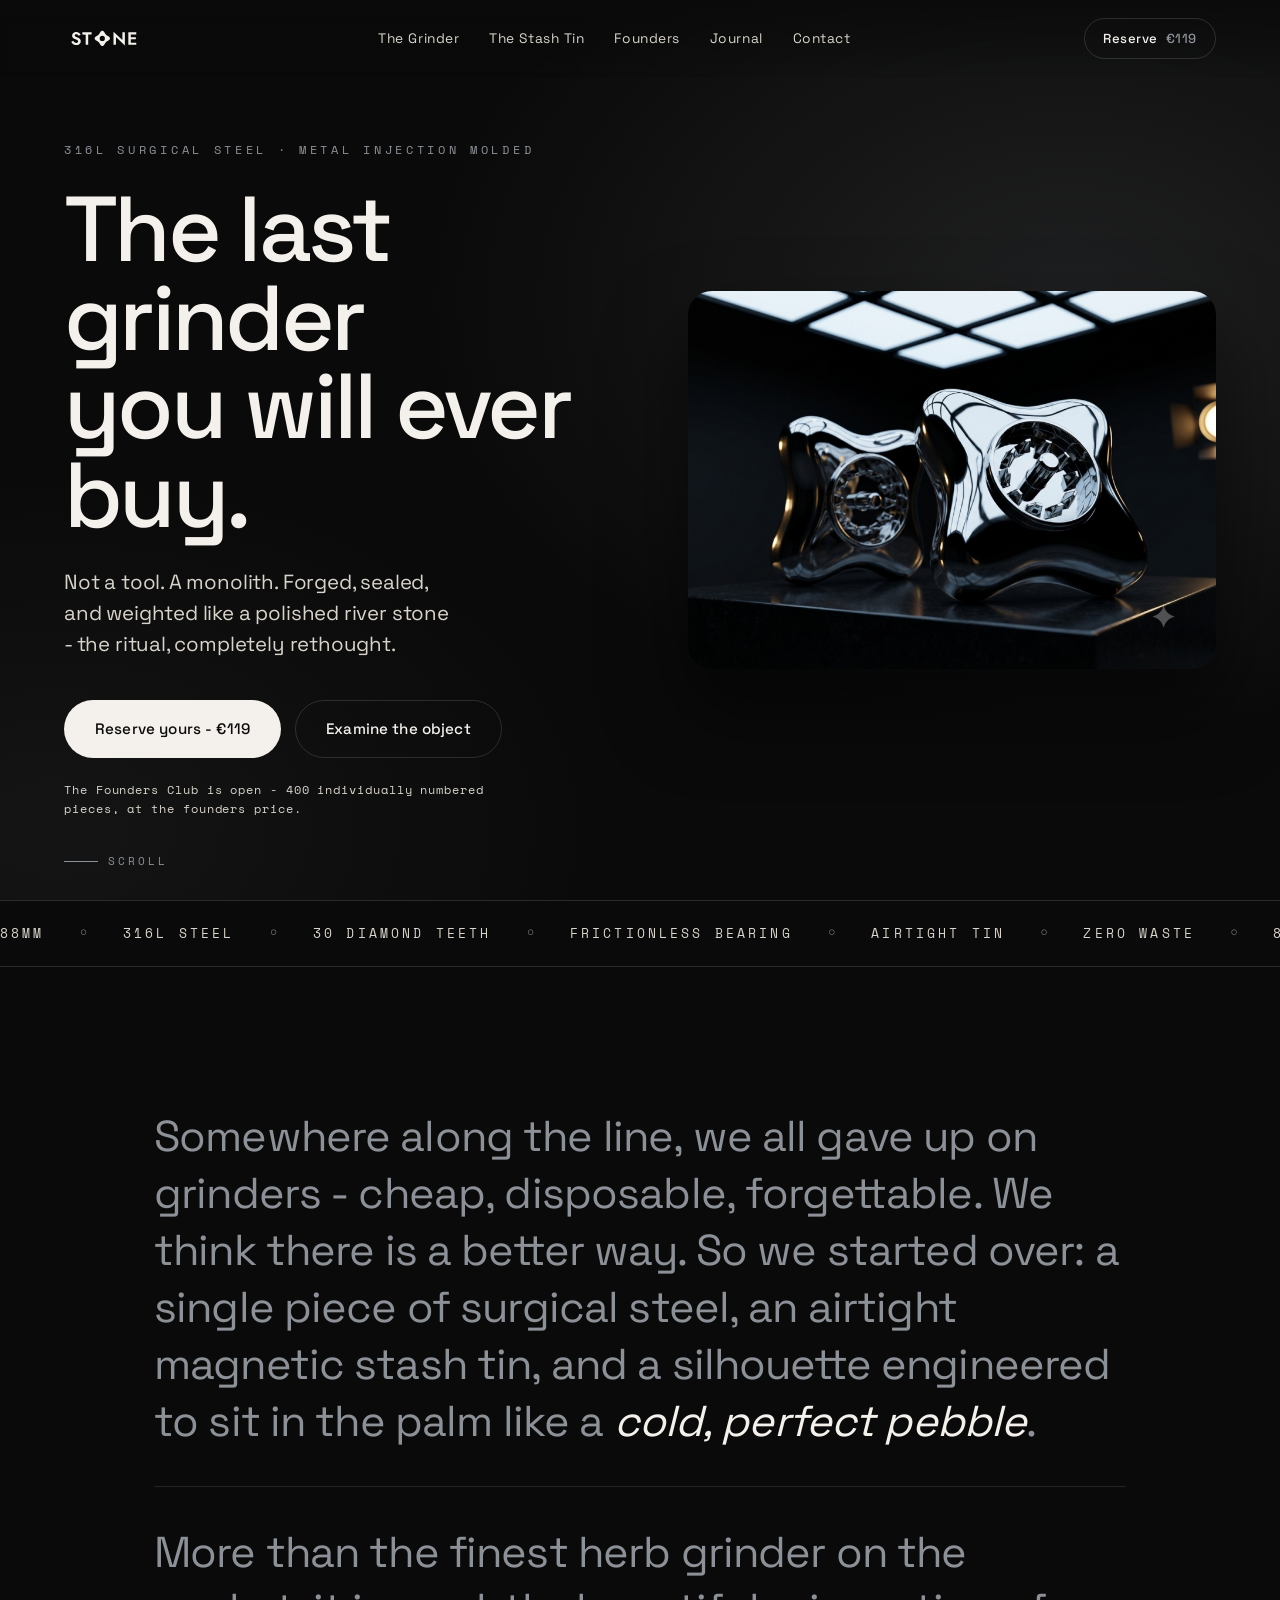
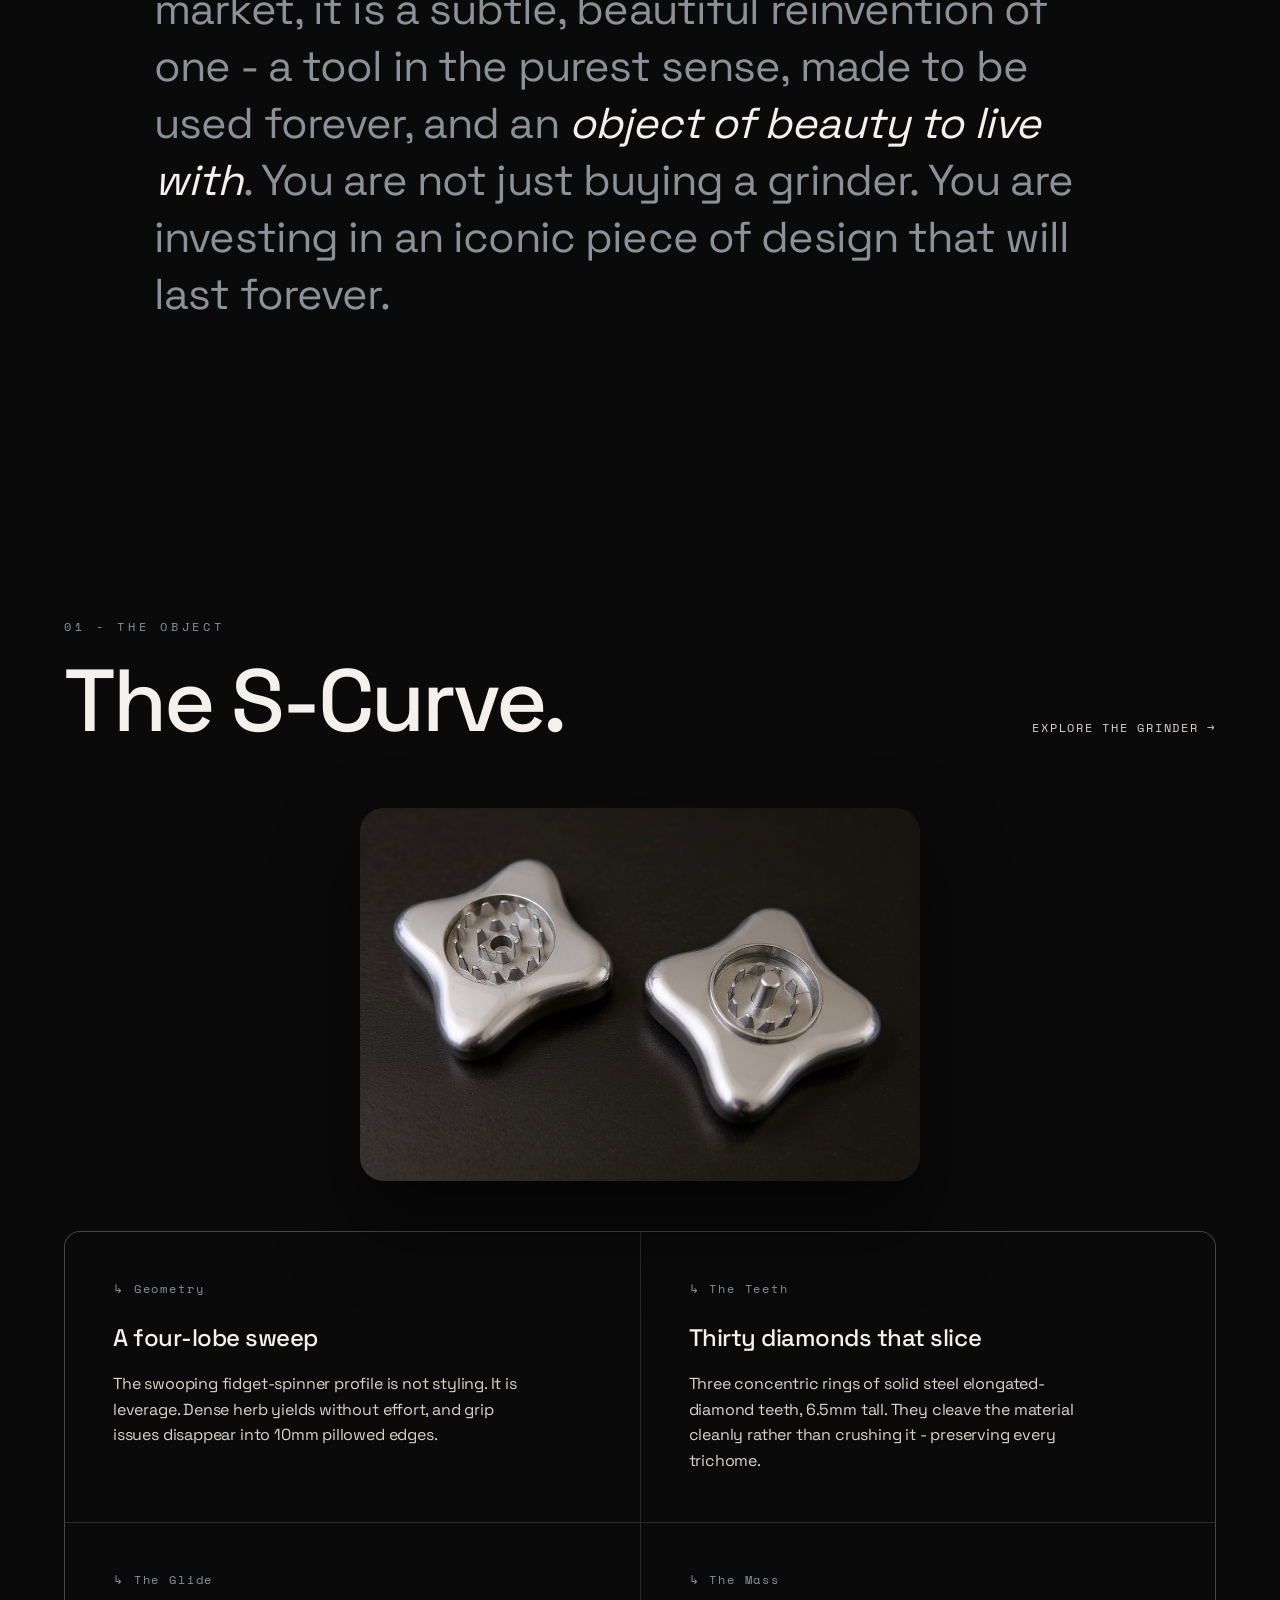
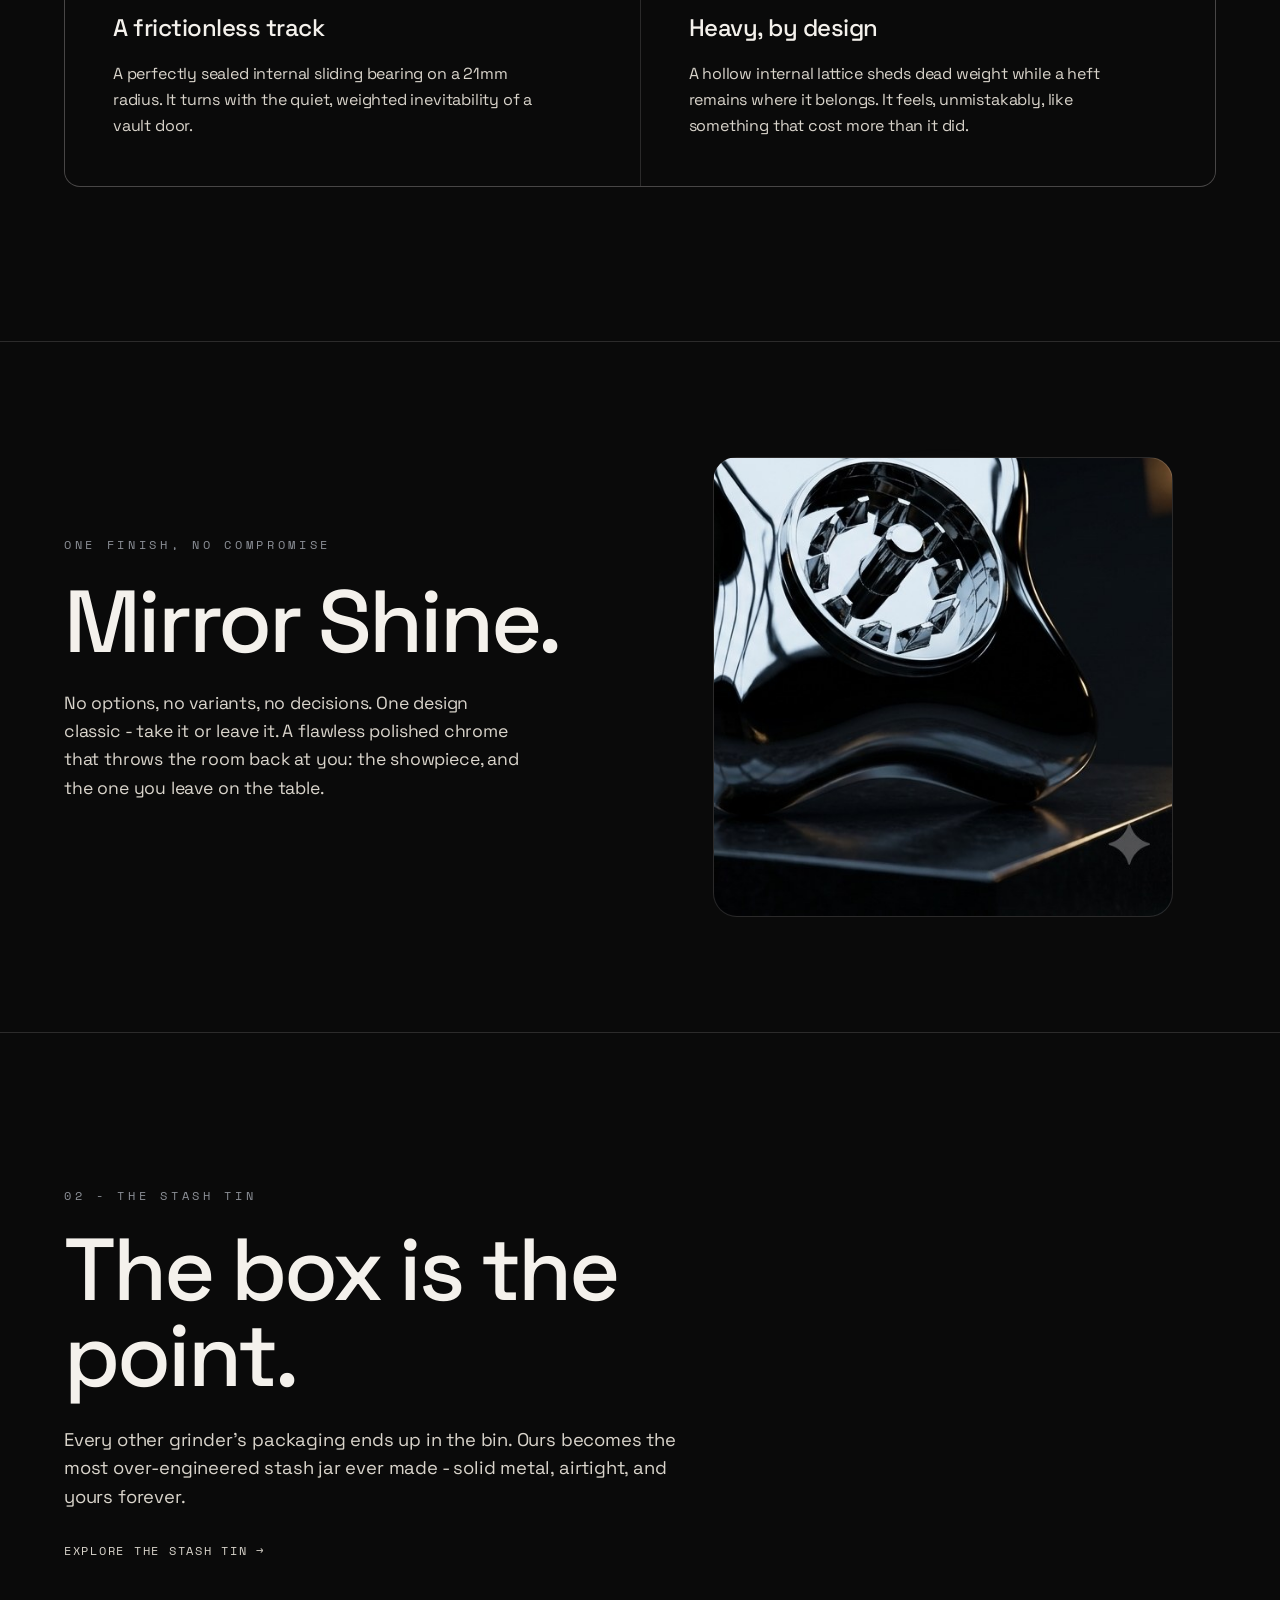
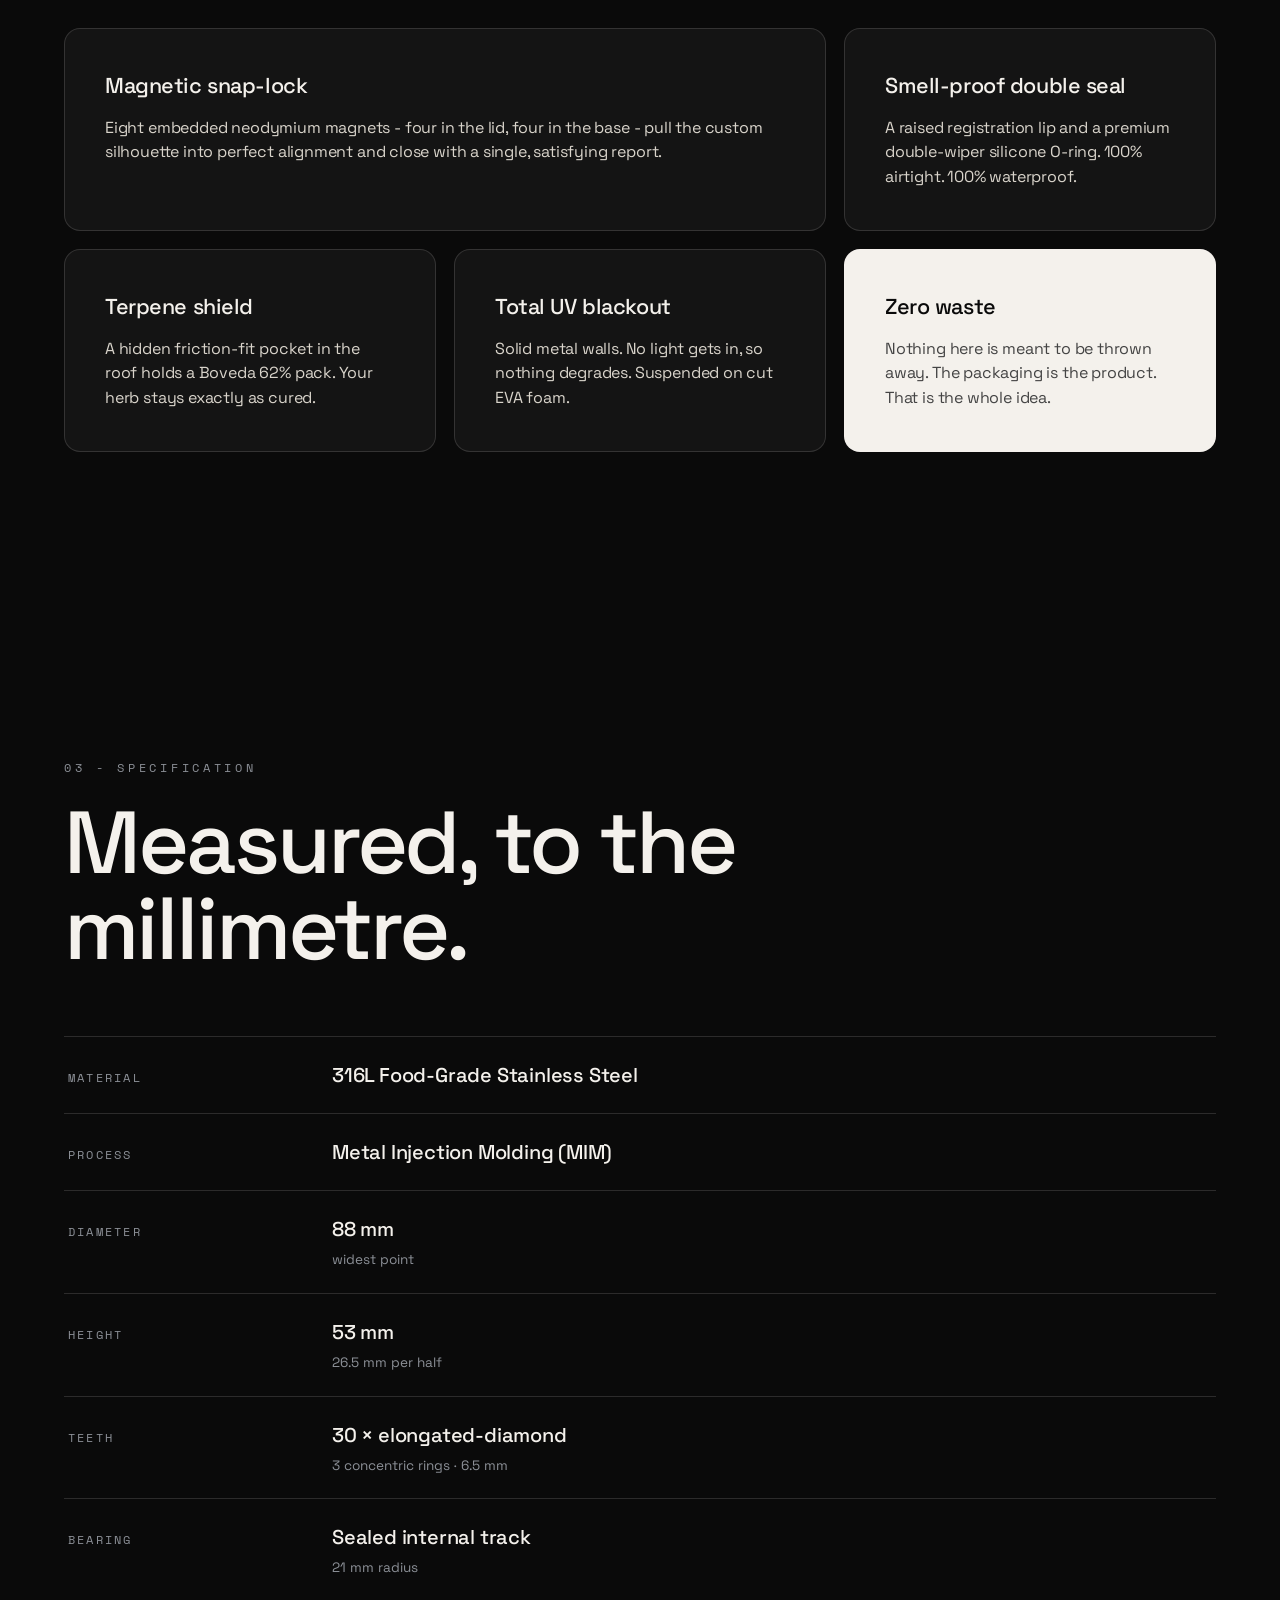
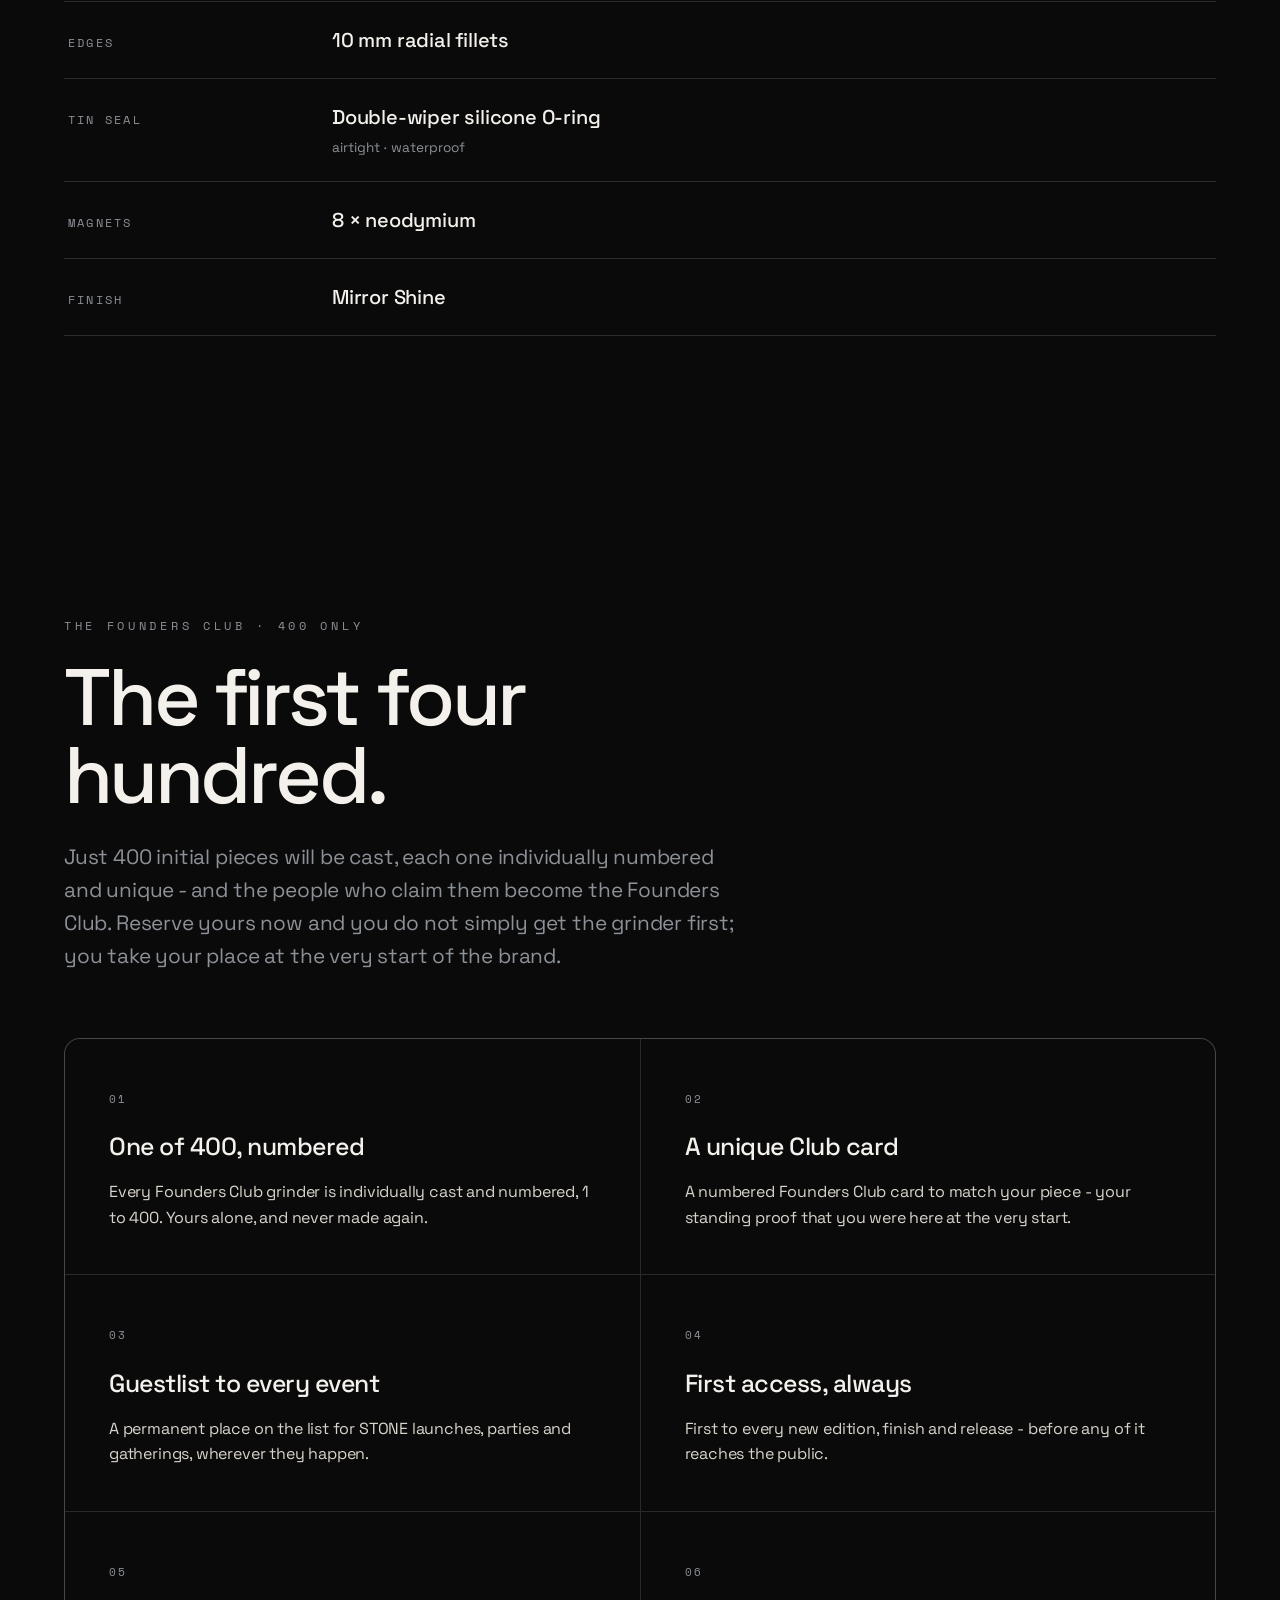
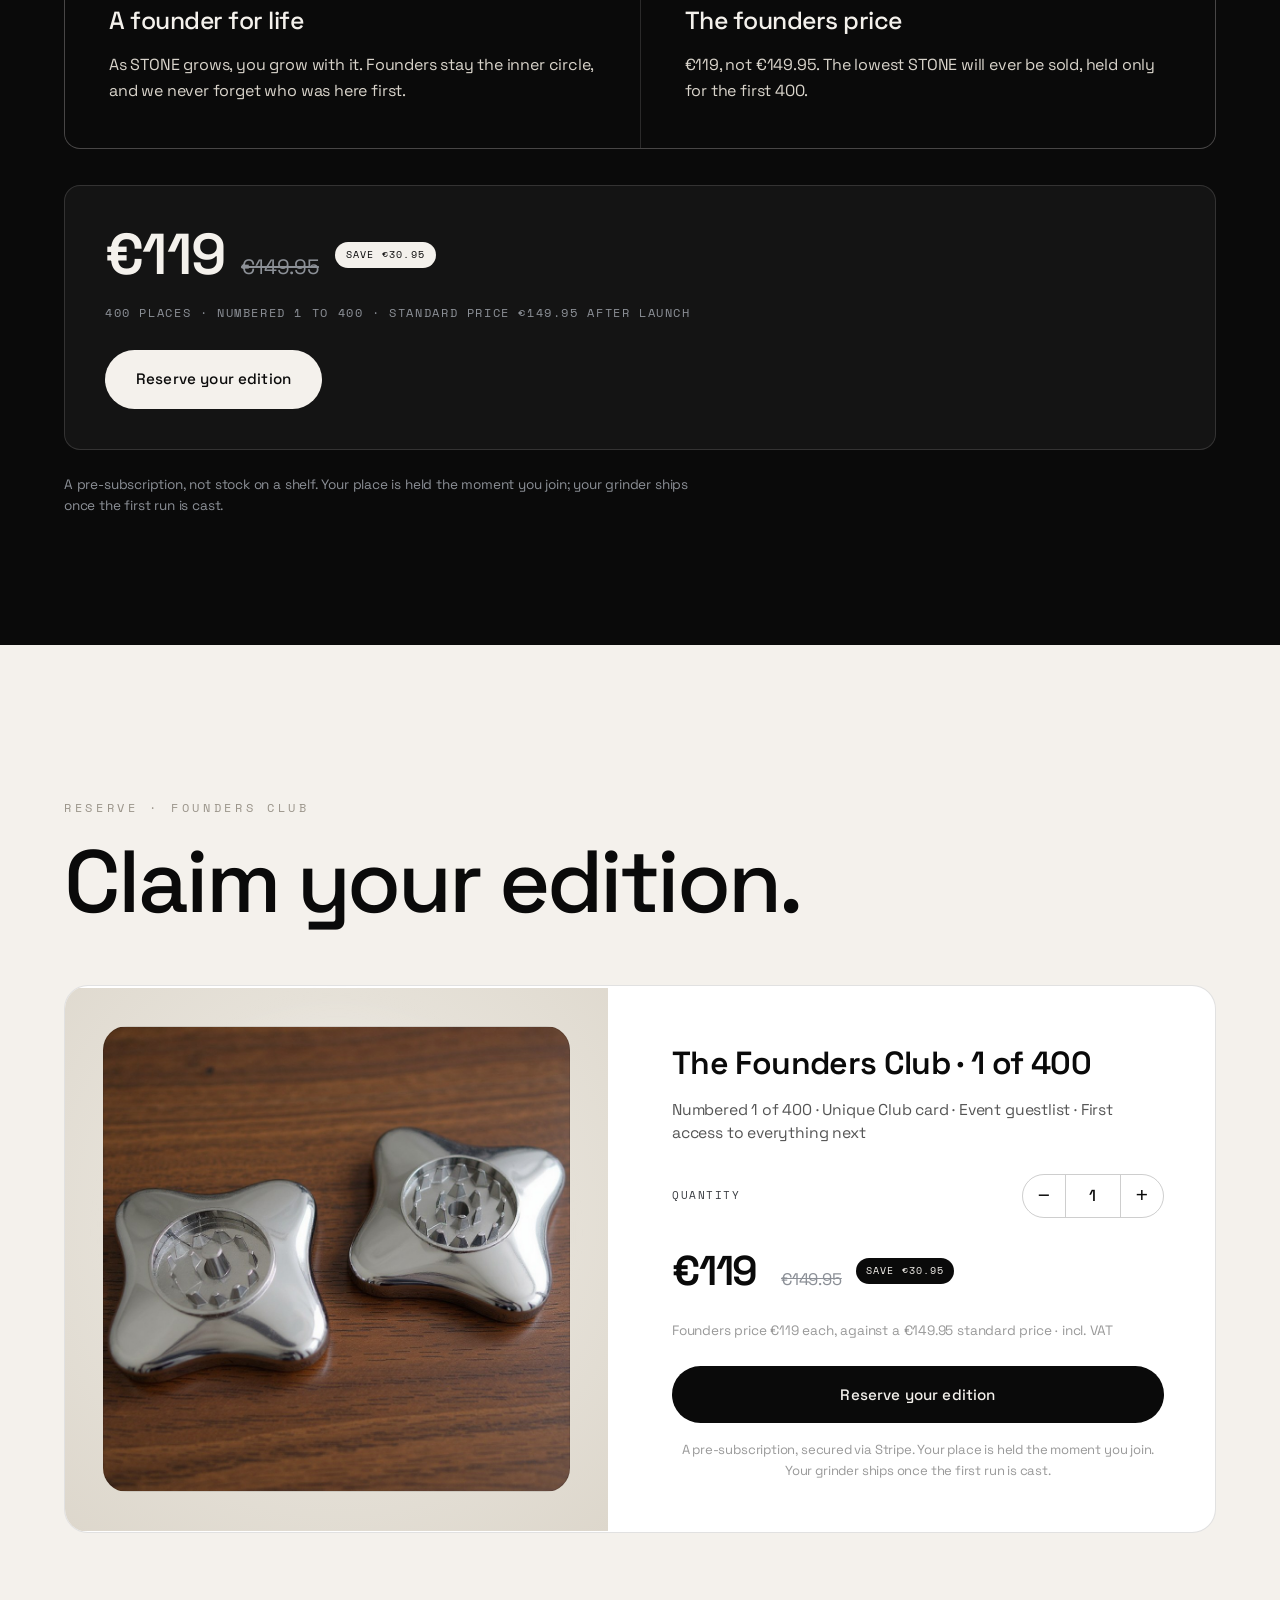
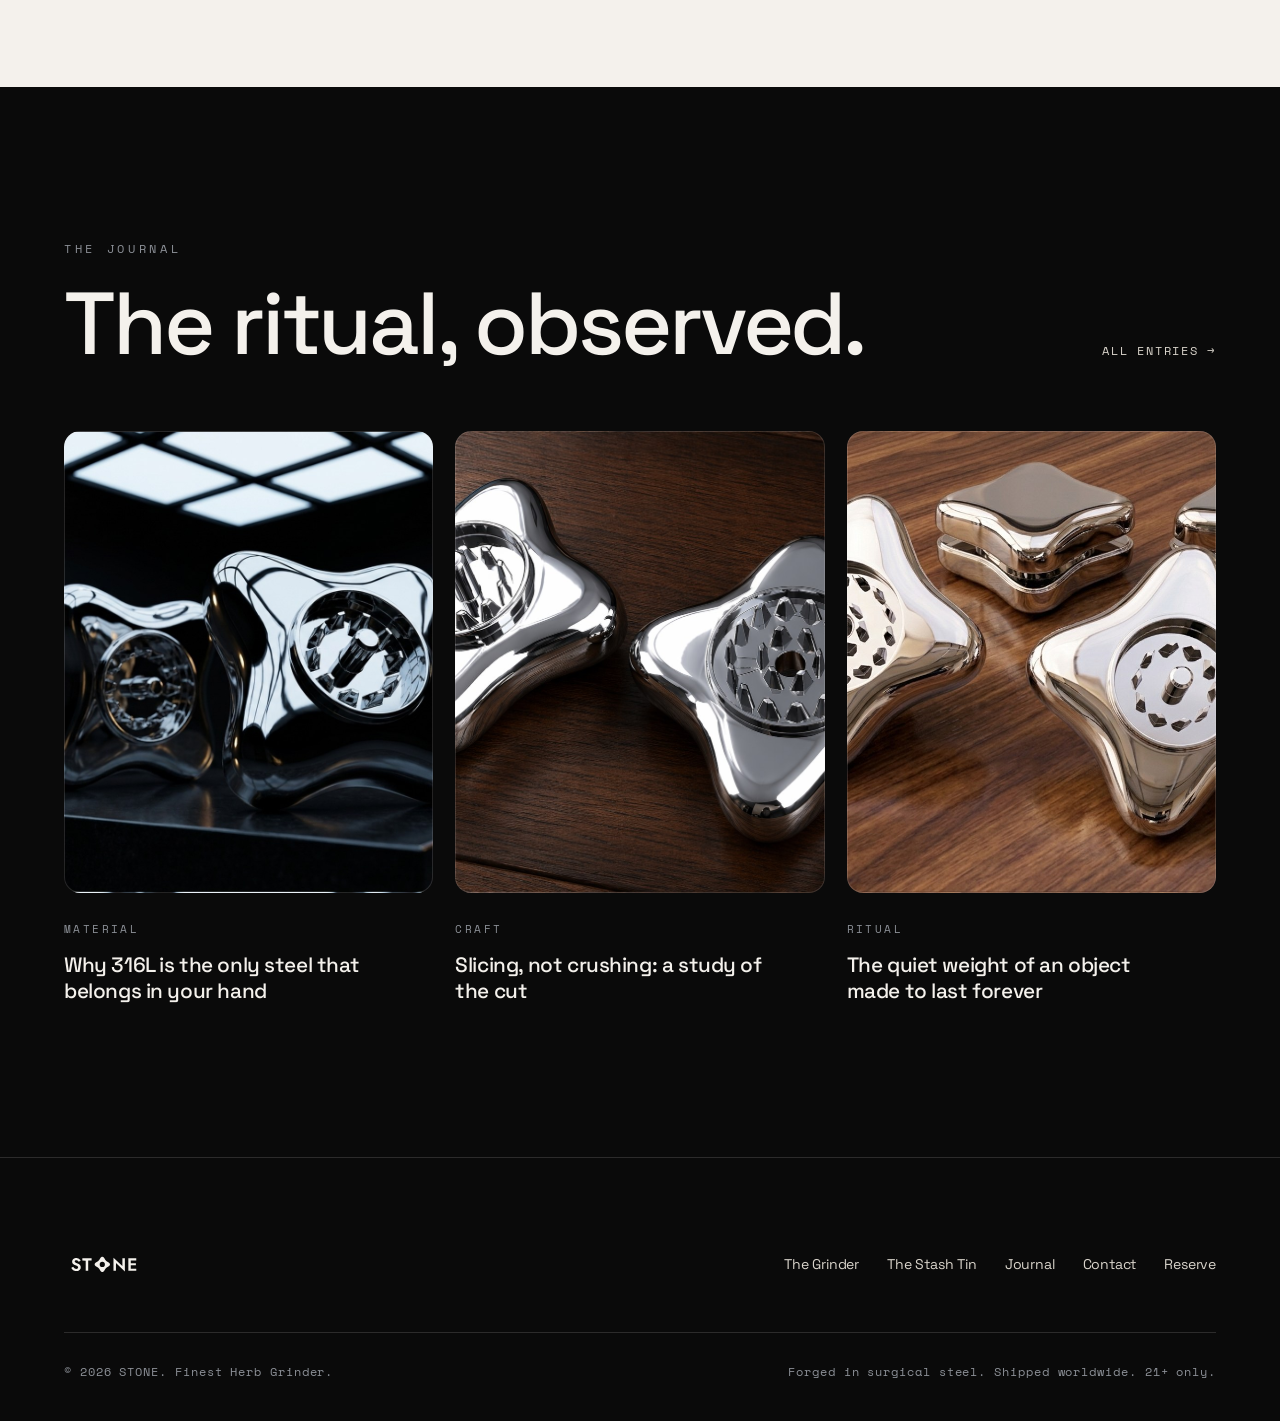
==== commit bb8c8229: "CTA copy: 'Reserve/Claim your number' -> 'your edition'" ====
--- a/index.html
+++ b/index.html
@@ -208,7 +208,7 @@
             <span class="founders__save">Save €30.95</span>
             <span class="founders__slots">400 places · numbered 1 to 400 · standard price €149.95 after launch</span>
           </div>
-          <a href="#acquire" class="btn btn--solid">Reserve your number</a>
+          <a href="#acquire" class="btn btn--solid">Reserve your edition</a>
         </div>
         <p class="founders__fine">A pre-subscription, not stock on a shelf. Your place is held the moment you join; your grinder ships once the first run is cast.</p>
       </div>
@@ -218,7 +218,7 @@
     <section class="acquire" id="acquire">
       <div class="acquire__inner">
         <span class="kicker">Reserve · Founders Club</span>
-        <h2 class="acquire__title reveal">Claim your number.</h2>
+        <h2 class="acquire__title reveal">Claim your edition.</h2>
         <div class="buy reveal">
           <div class="buy__media">
             <div class="stage__halo" aria-hidden="true"></div>
@@ -237,7 +237,7 @@
             </div>
             <div class="buy__price"><span class="buy__amt" id="buyAmt">€119</span><span class="buy__was" id="buyWas">€149.95</span><span class="buy__save" id="buySave">Save €30.95</span></div>
             <p class="buy__vat">Founders price €119 each, against a €149.95 standard price · incl. VAT</p>
-            <button class="btn btn--solid btn--block" id="checkout" data-finish="mirror">Reserve your number</button>
+            <button class="btn btn--solid btn--block" id="checkout" data-finish="mirror">Reserve your edition</button>
             <p class="buy__note">A pre-subscription, secured via Stripe. Your place is held the moment you join. Your grinder ships once the first run is cast.</p>
           </div>
         </div>
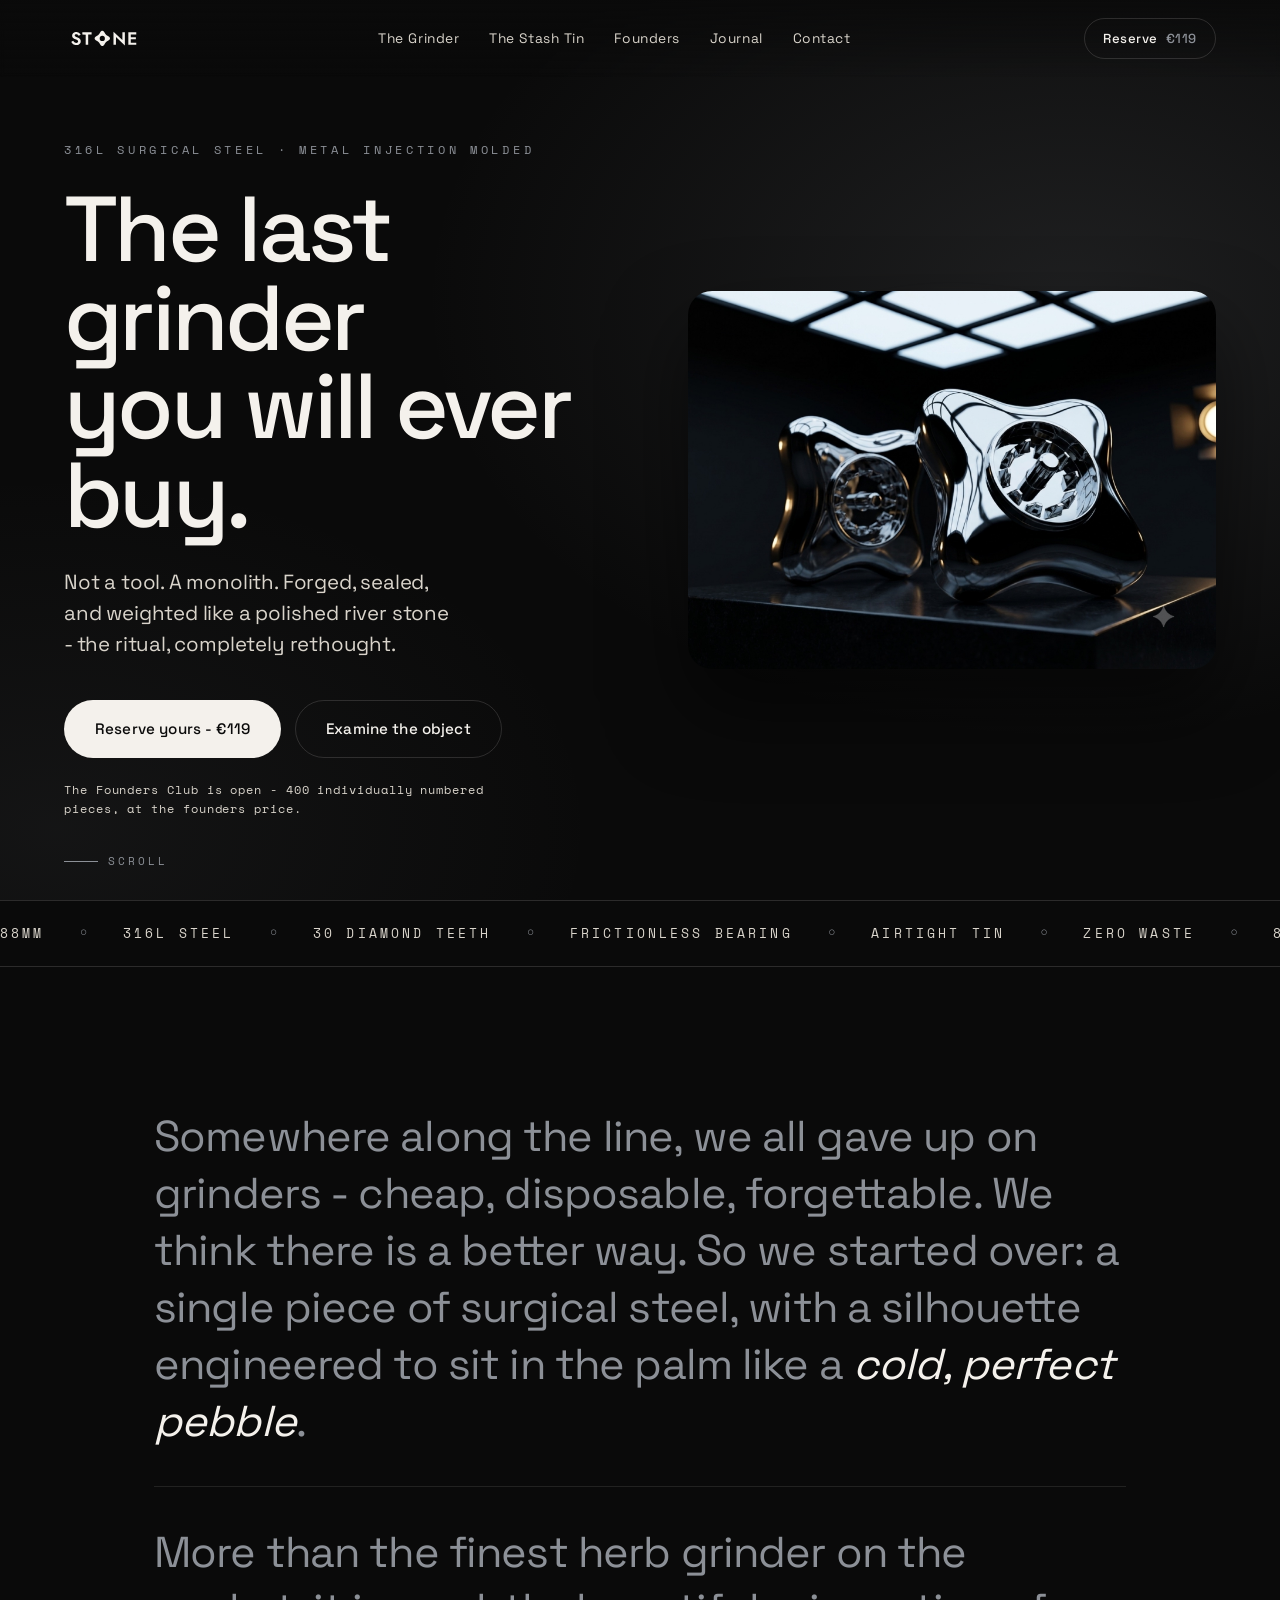
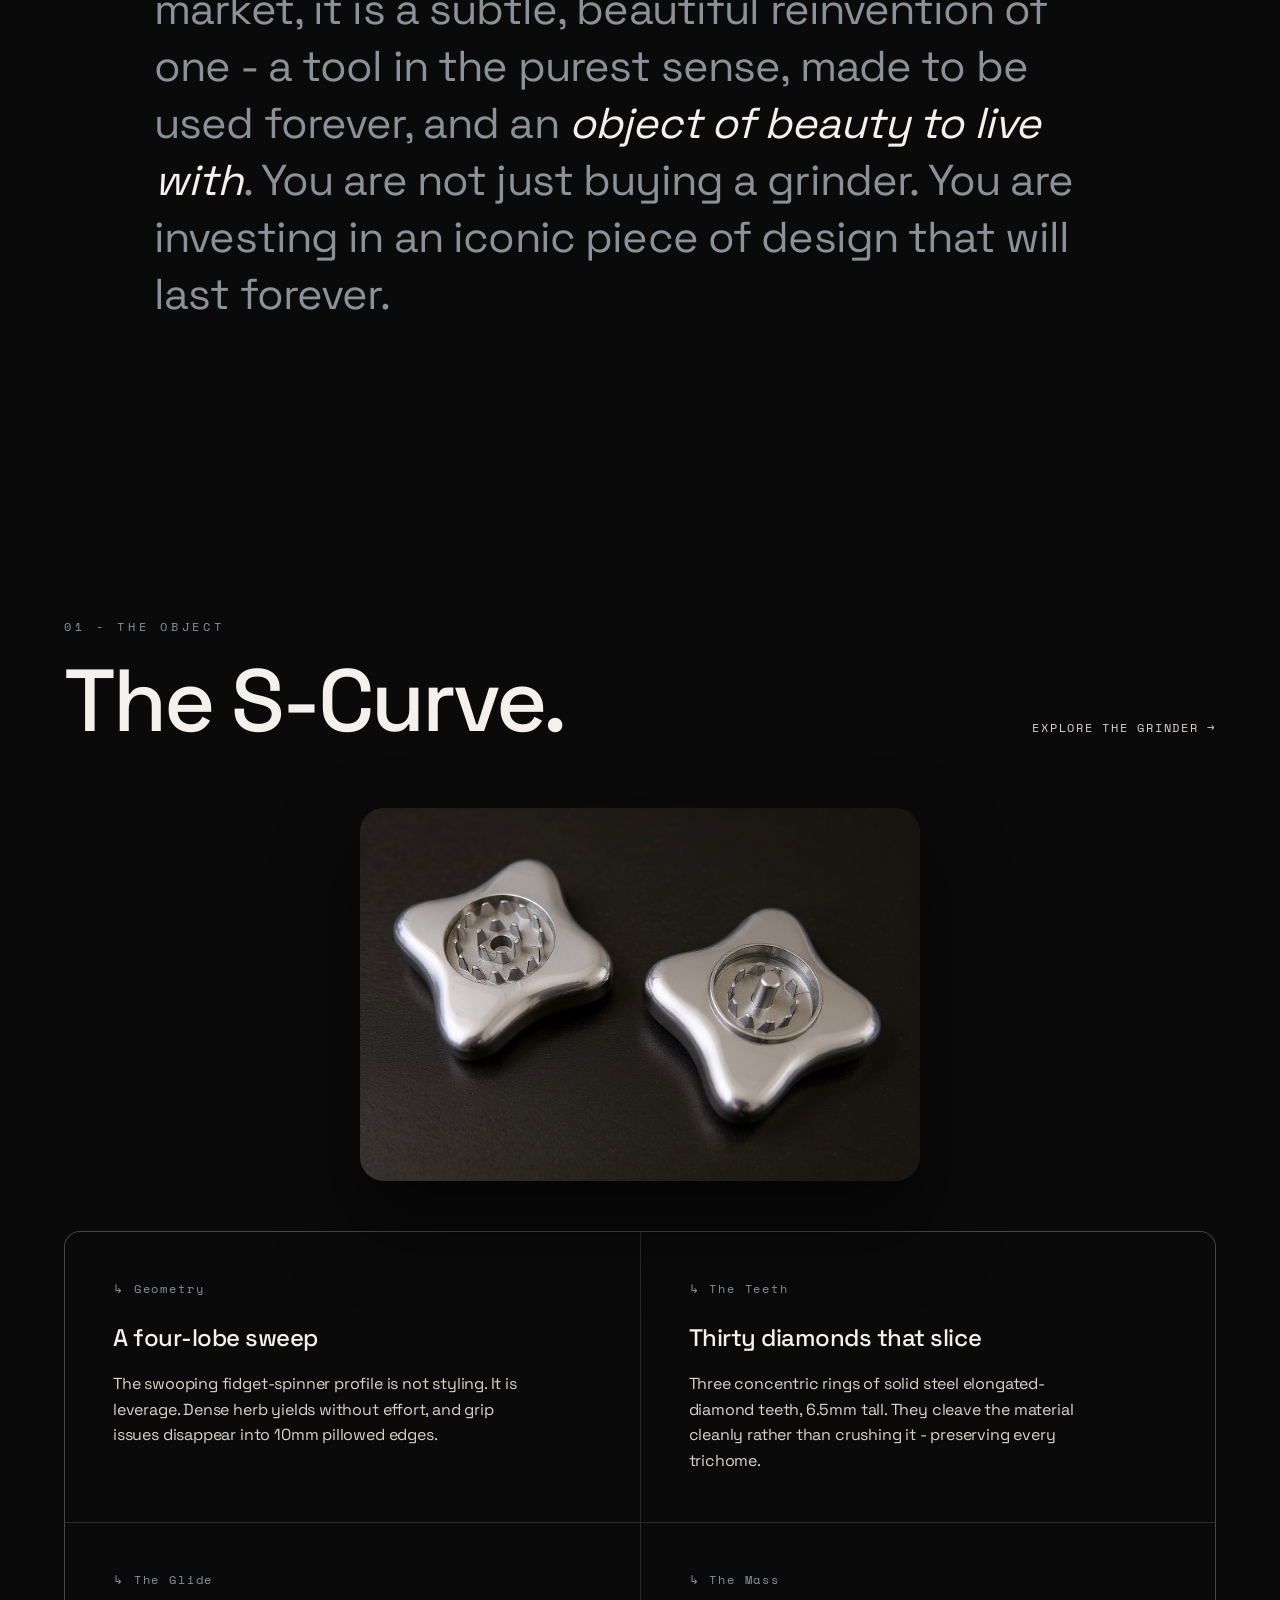
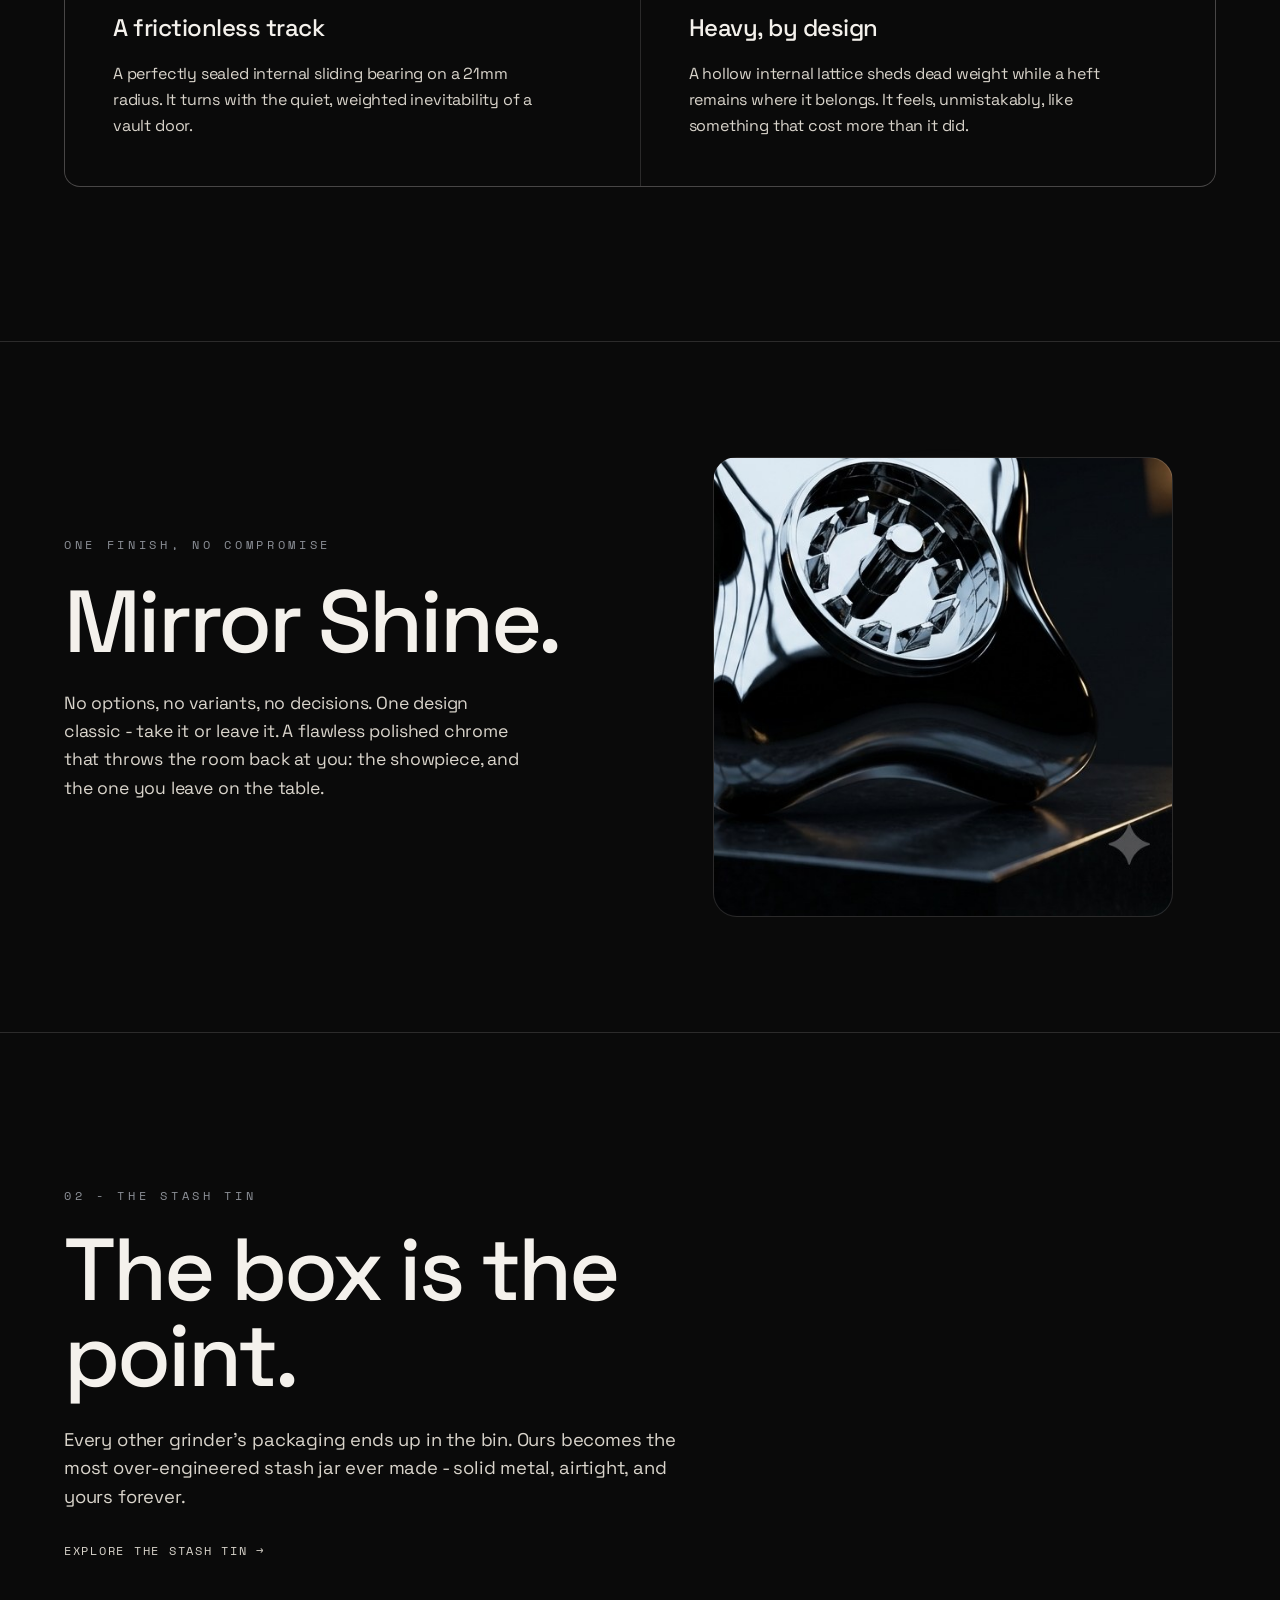
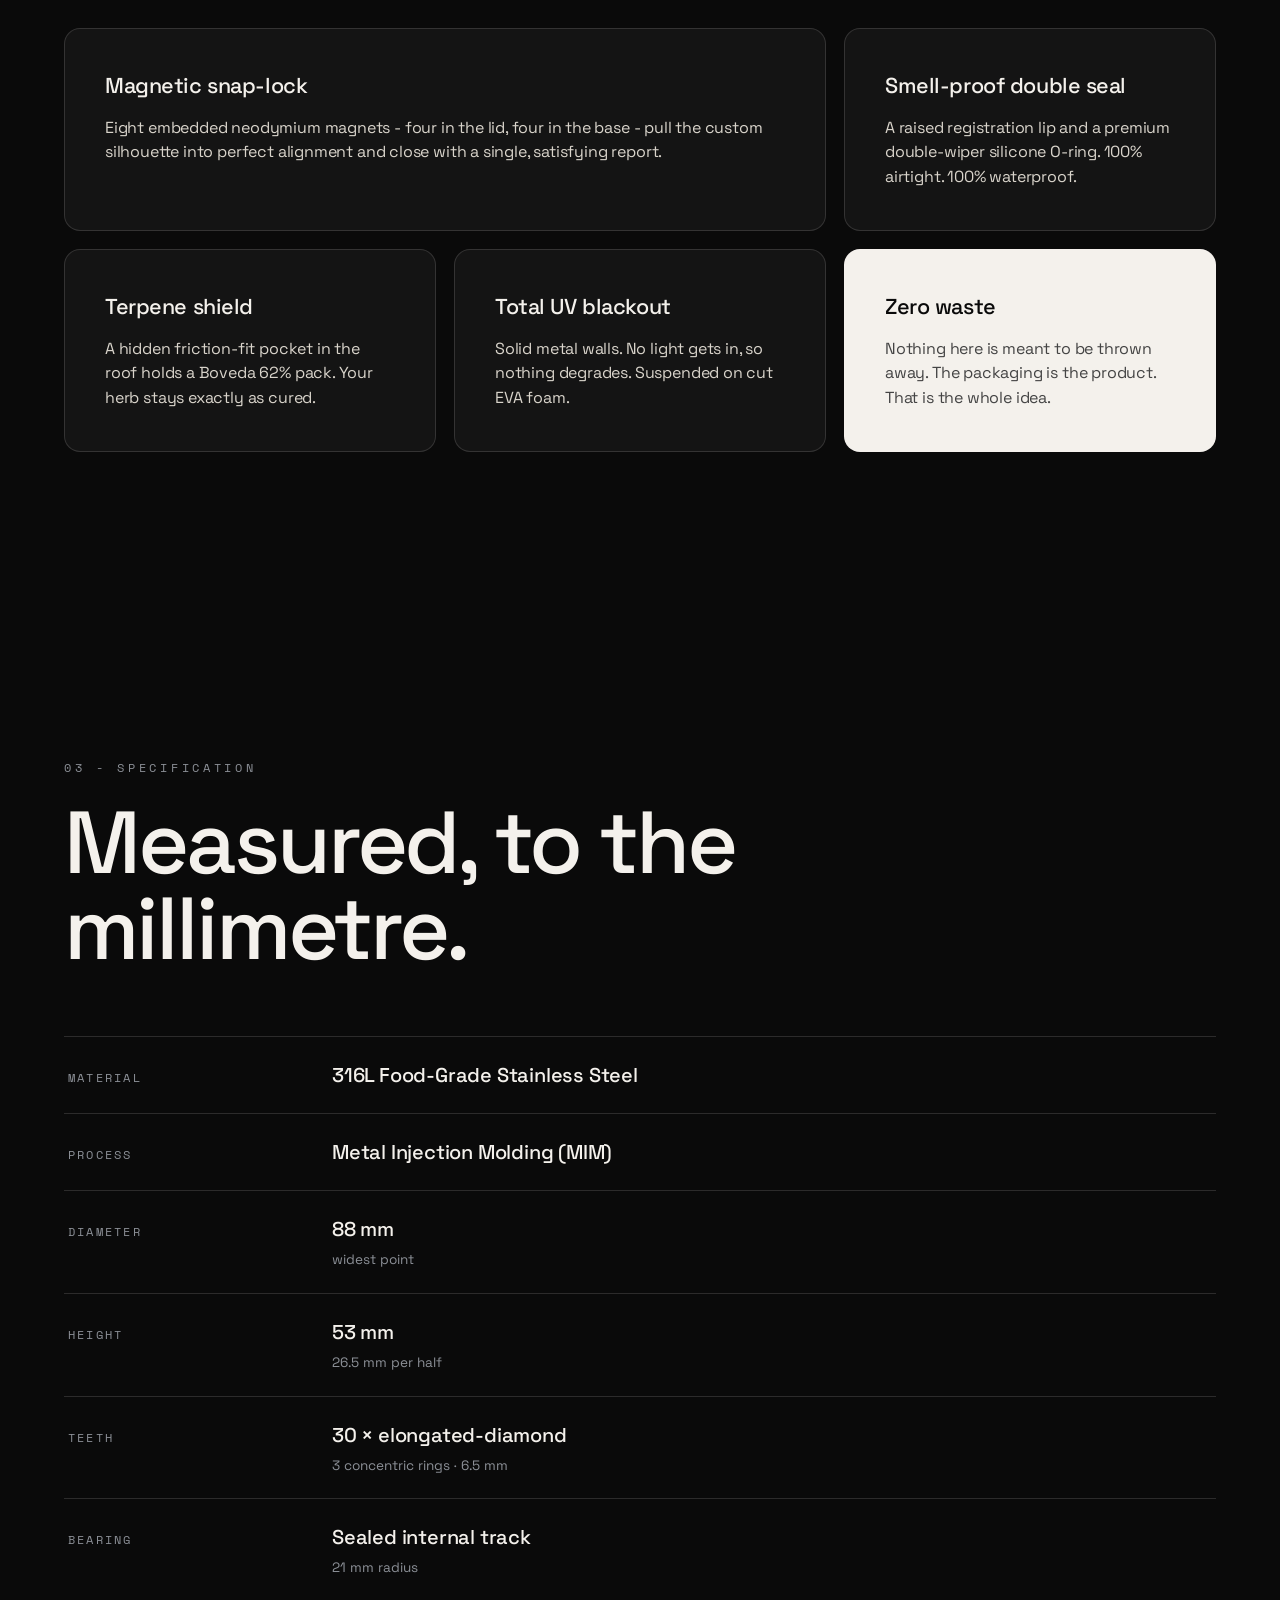
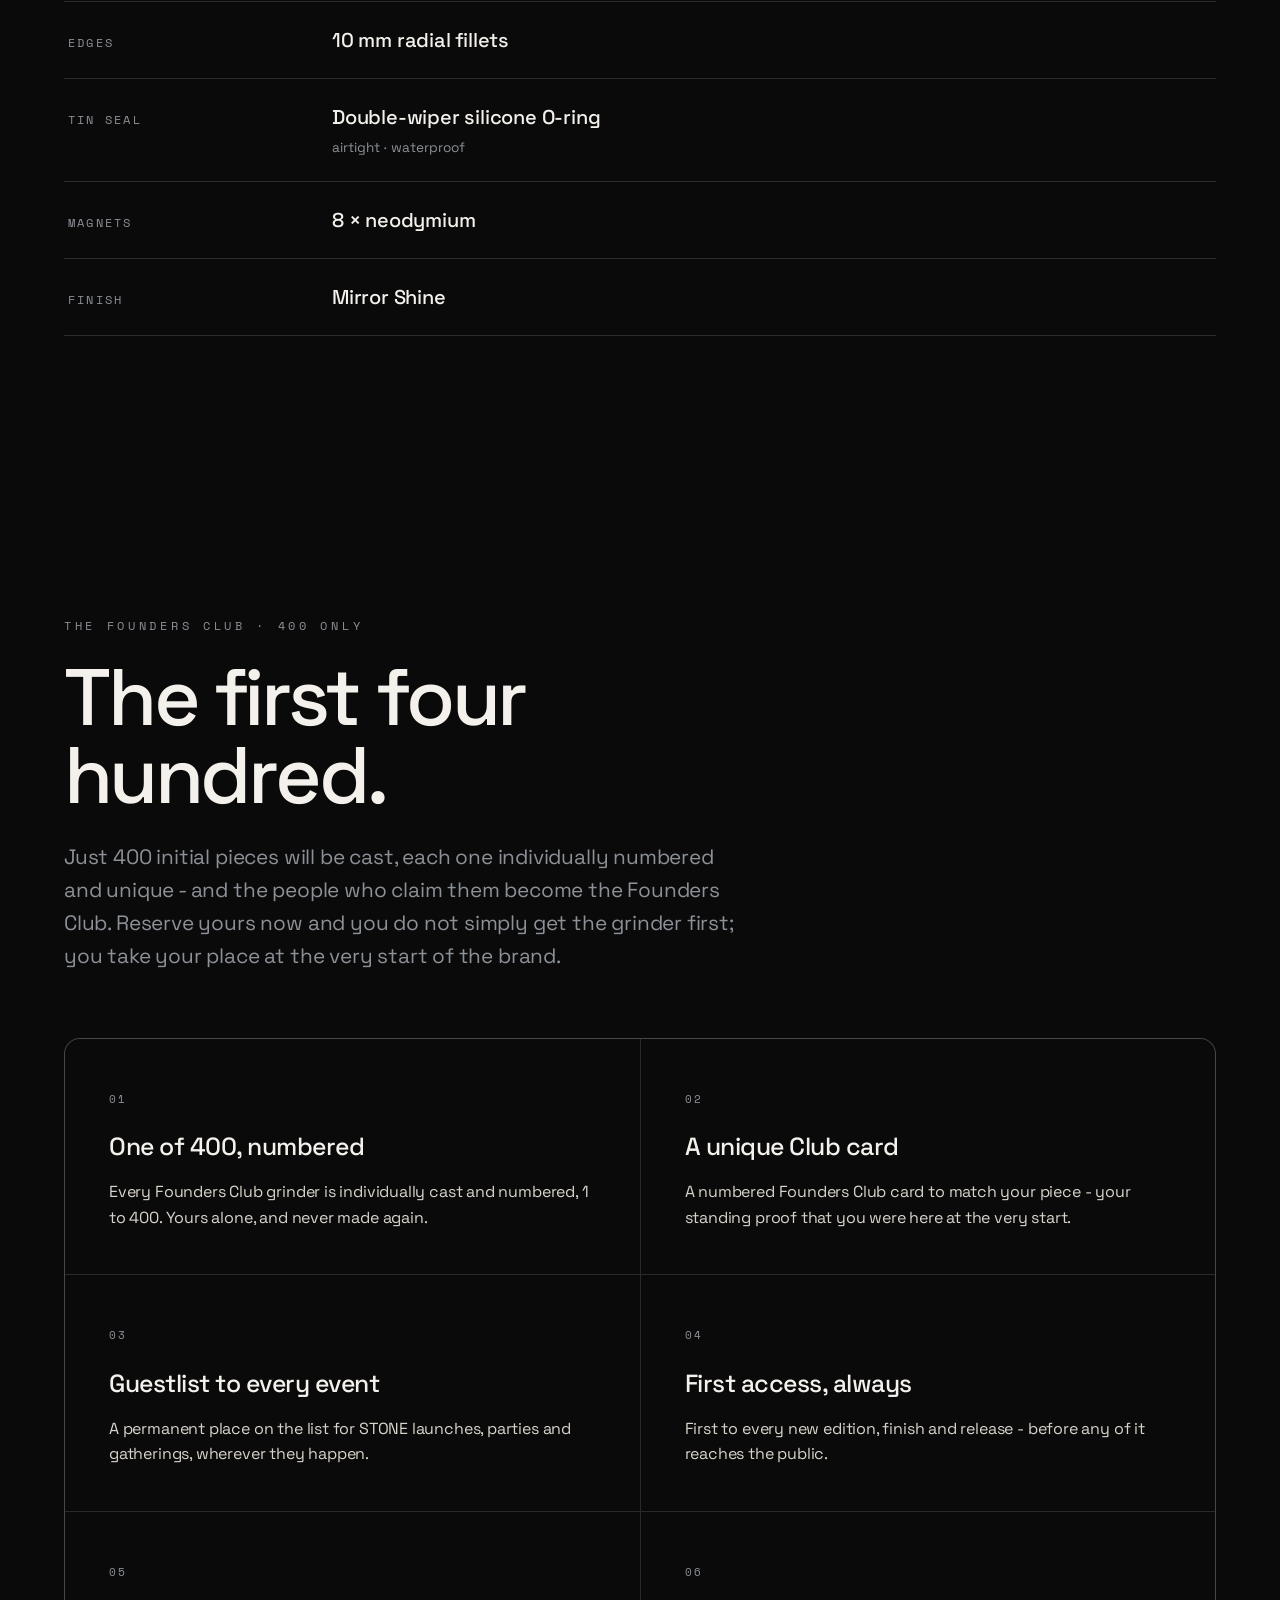
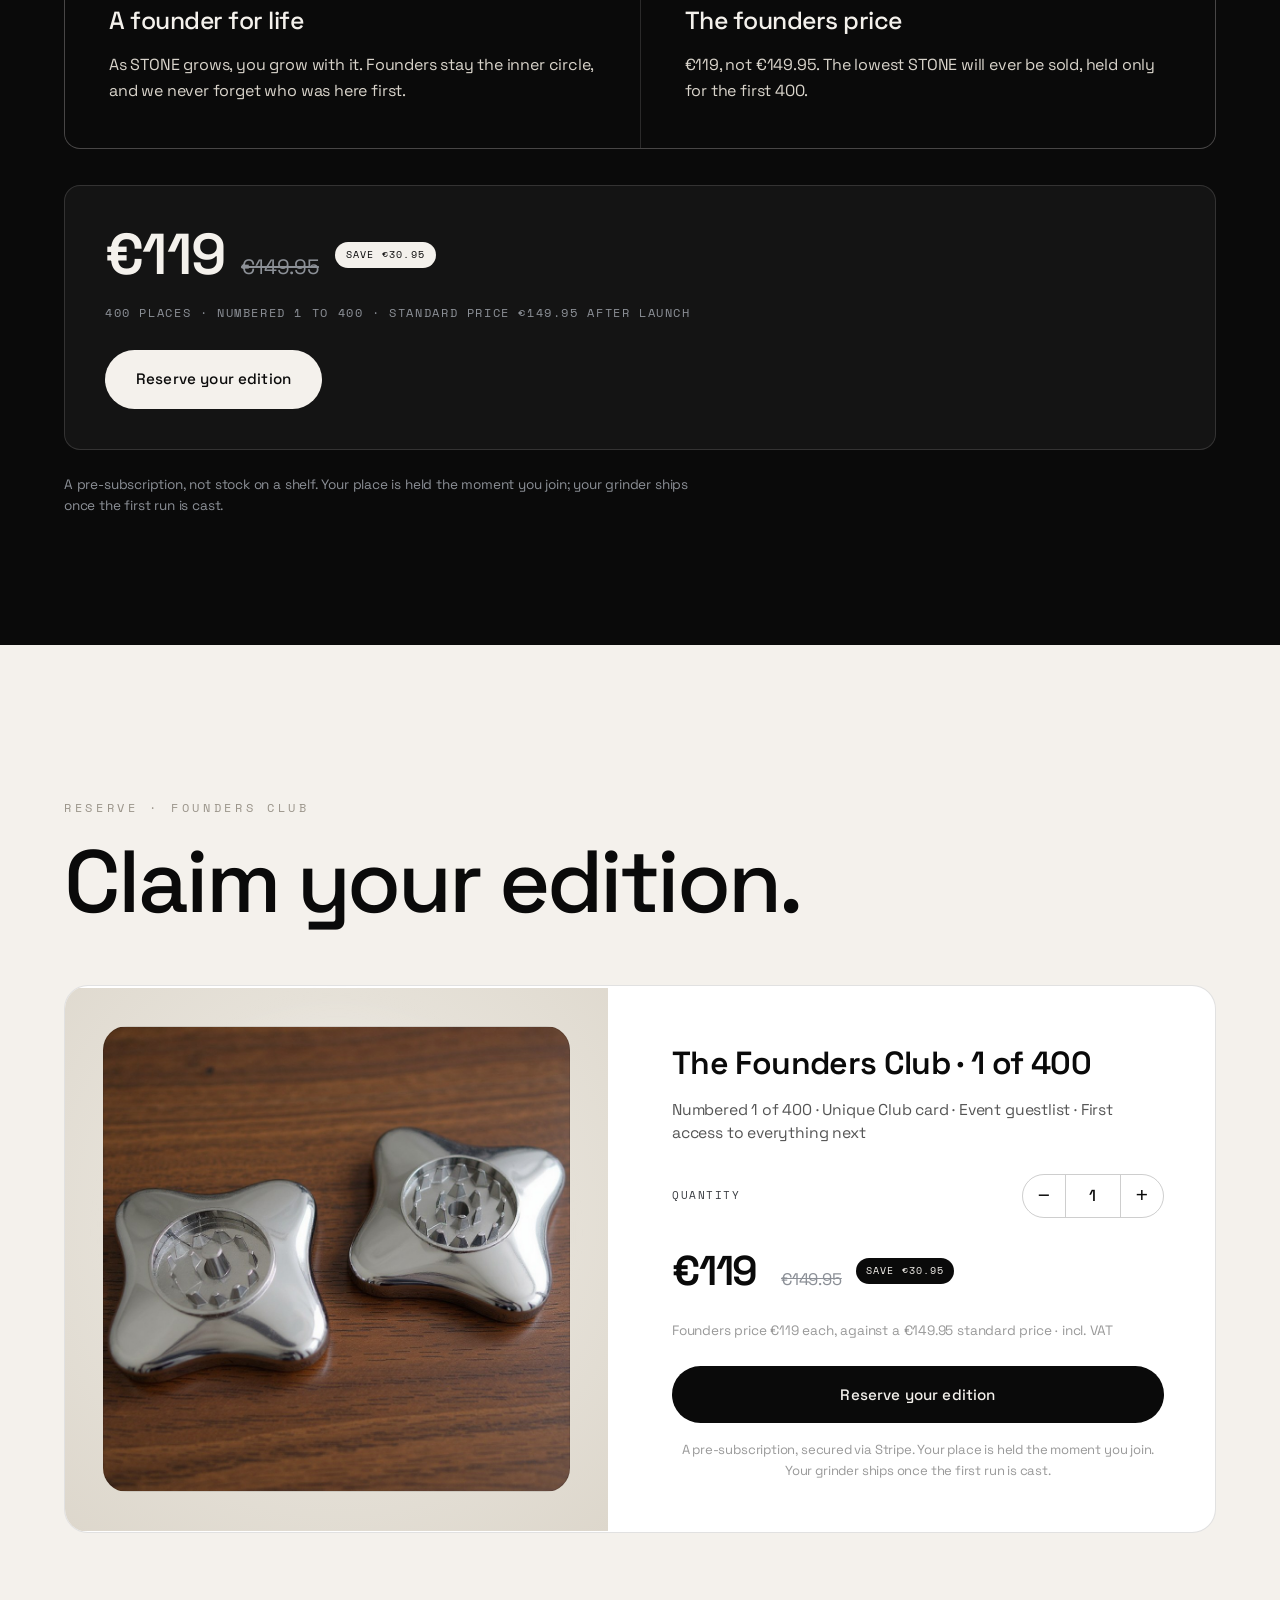
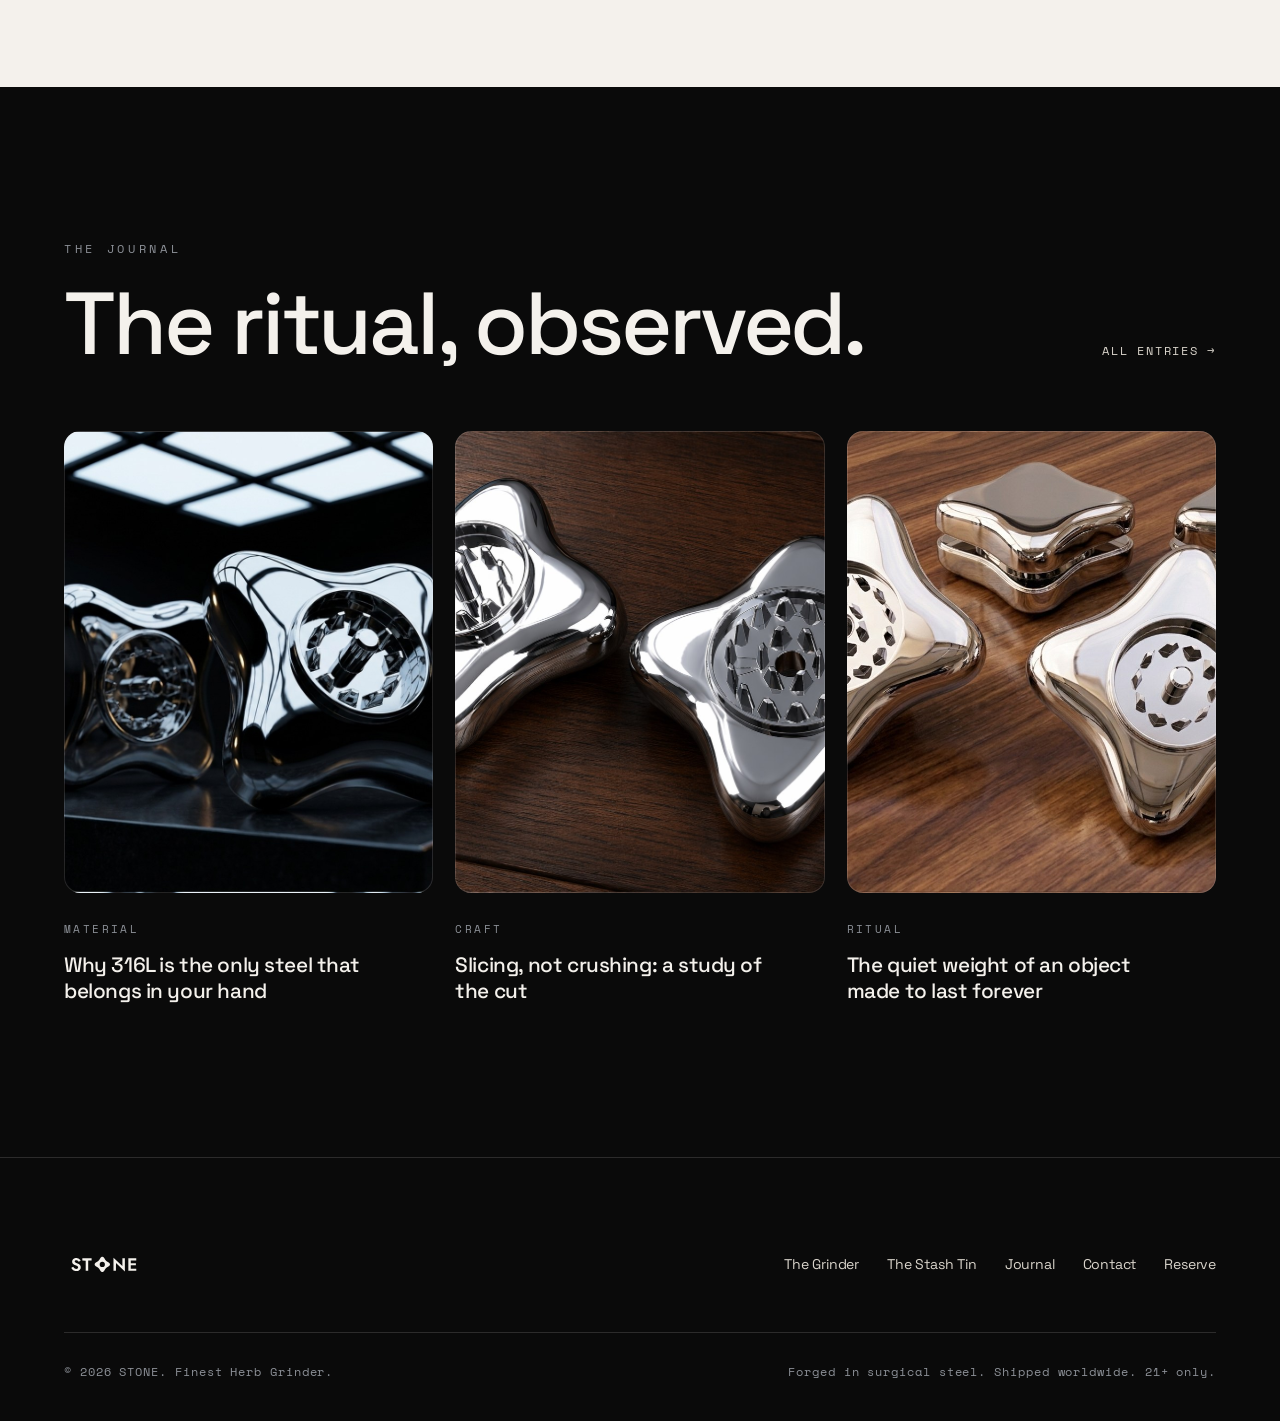
==== commit e6bb53cc: "Homepage manifesto: remove stash tin mention from top messaging, keep hero focused on the grinder" ====
--- a/index.html
+++ b/index.html
@@ -71,7 +71,7 @@
       <p class="manifesto__text reveal">
         Somewhere along the line, we all gave up on grinders - cheap, disposable, forgettable.
         We think there is a better way. So we started over: a single piece of surgical steel,
-        an airtight magnetic stash tin, and a silhouette engineered to sit in the palm like a <em>cold, perfect pebble</em>.
+        with a silhouette engineered to sit in the palm like a <em>cold, perfect pebble</em>.
       </p>
       <p class="manifesto__text manifesto__text--punch reveal">
         More than the finest herb grinder on the market, it is a subtle, beautiful reinvention of one -
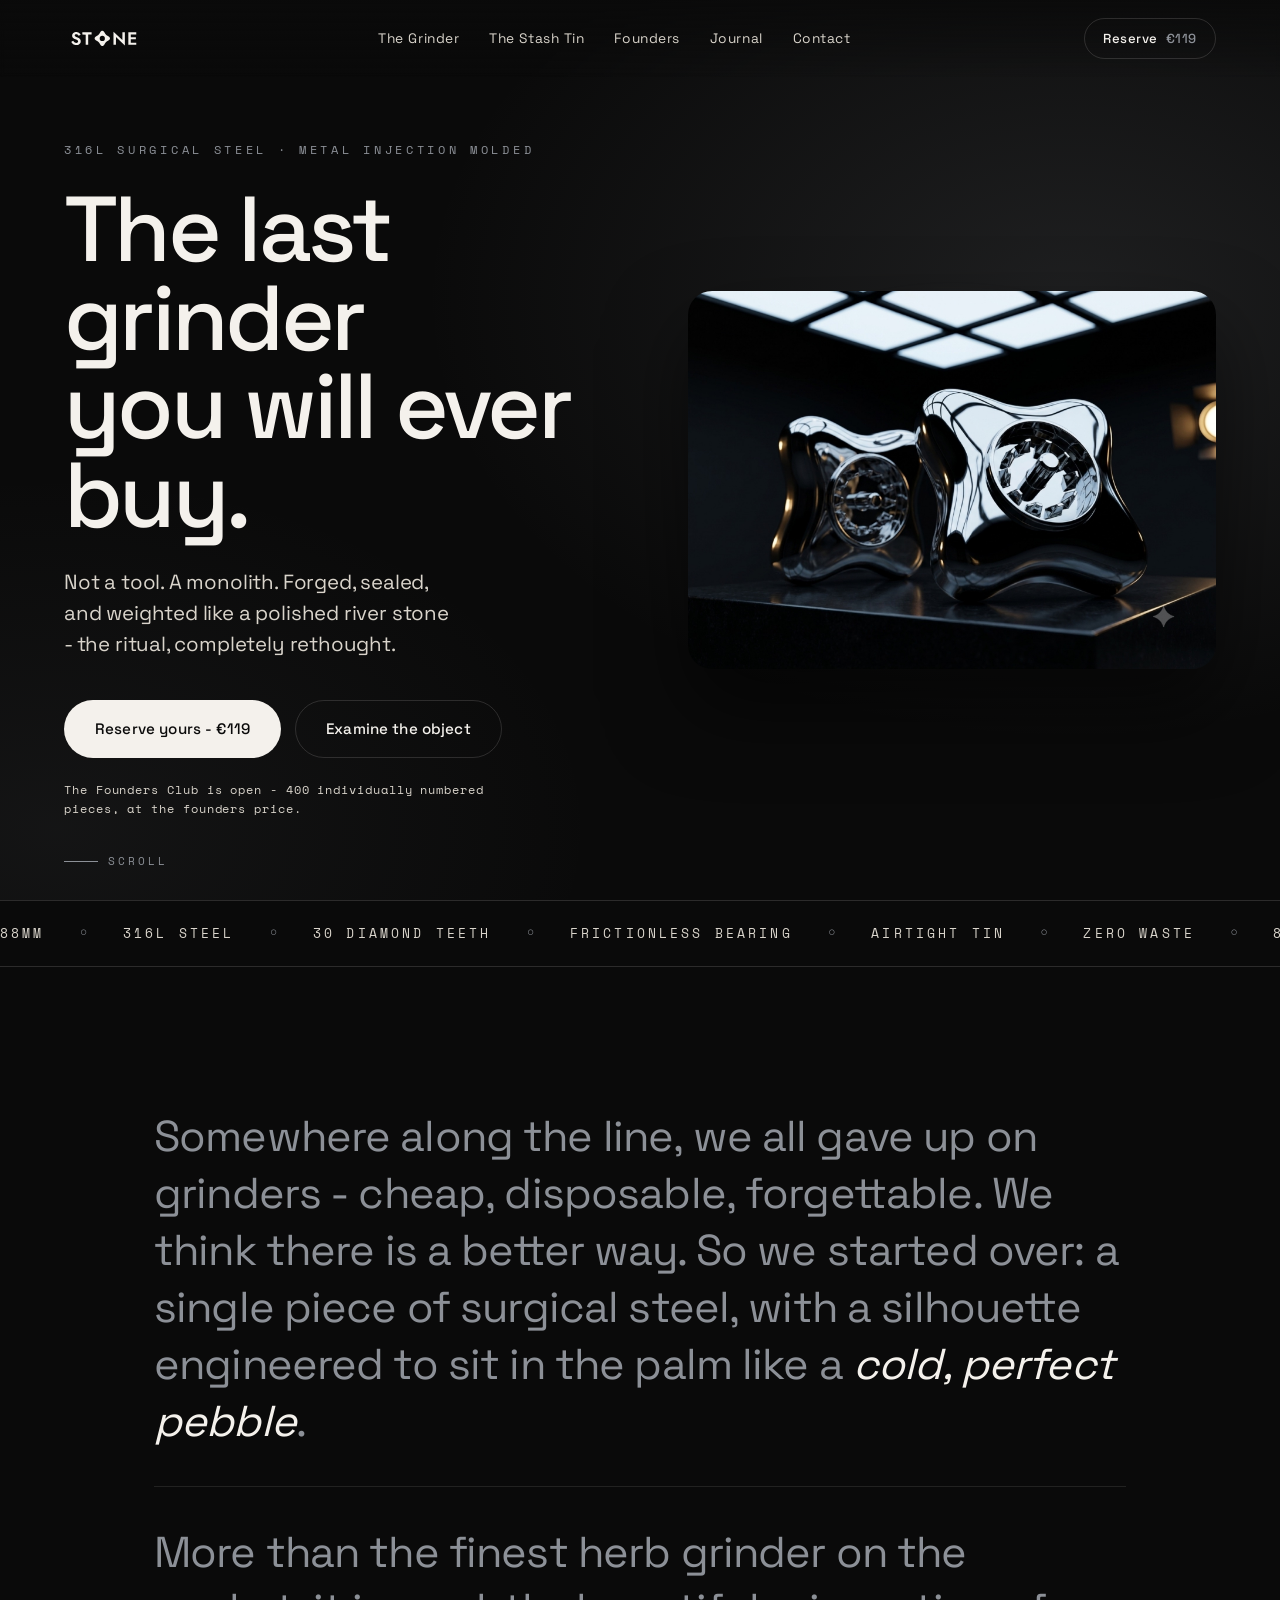
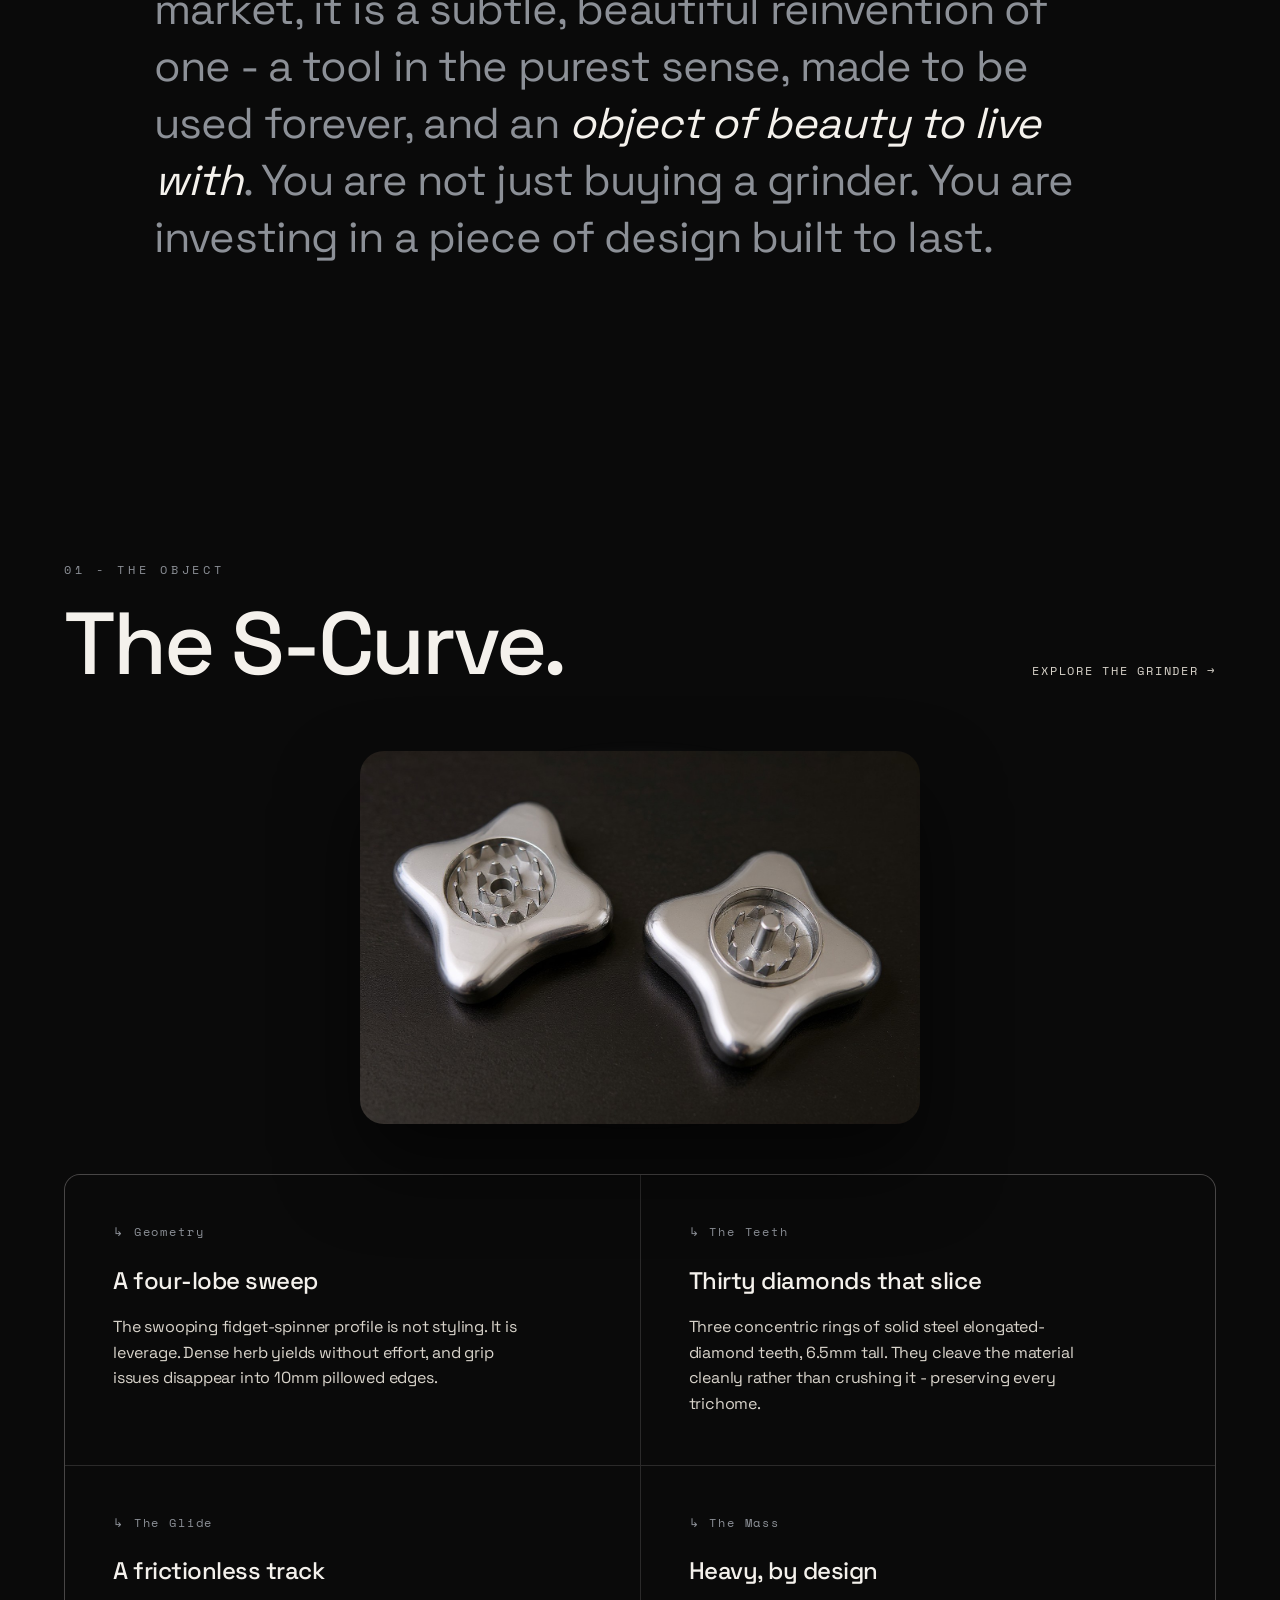
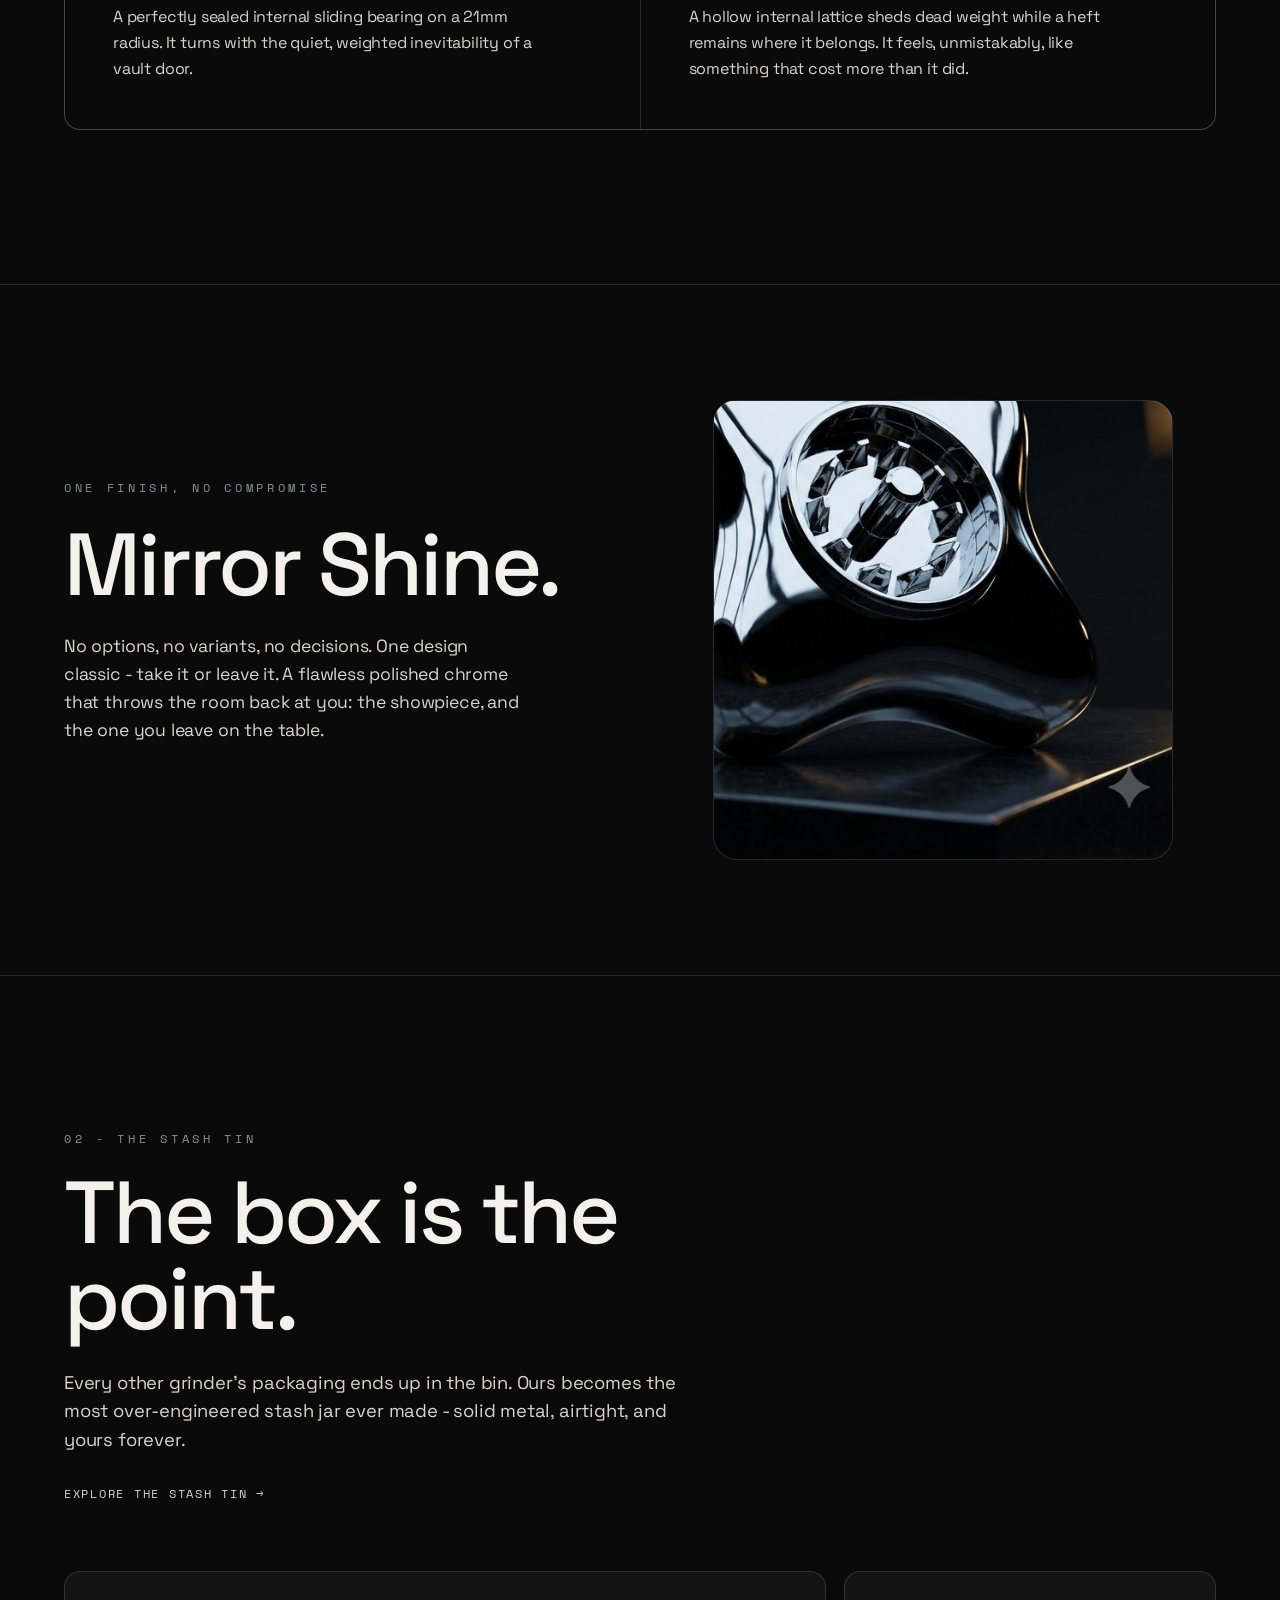
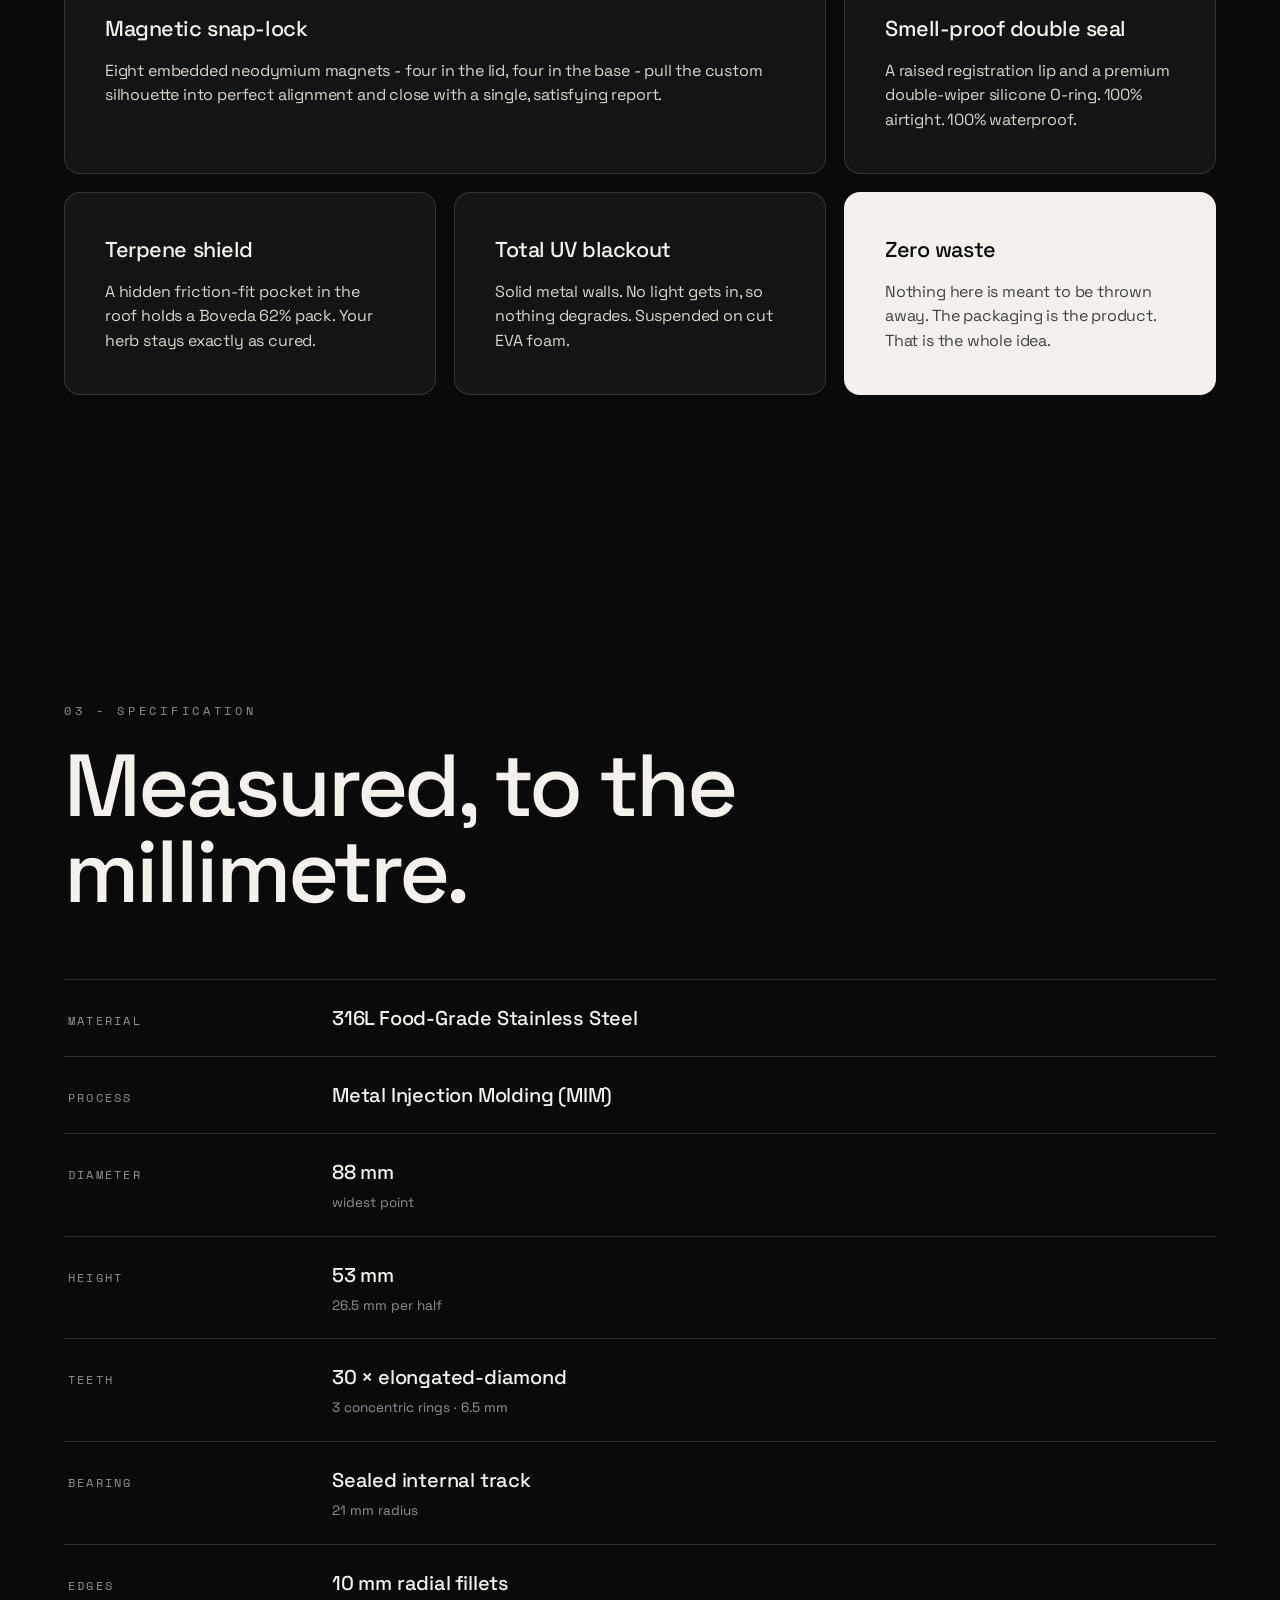
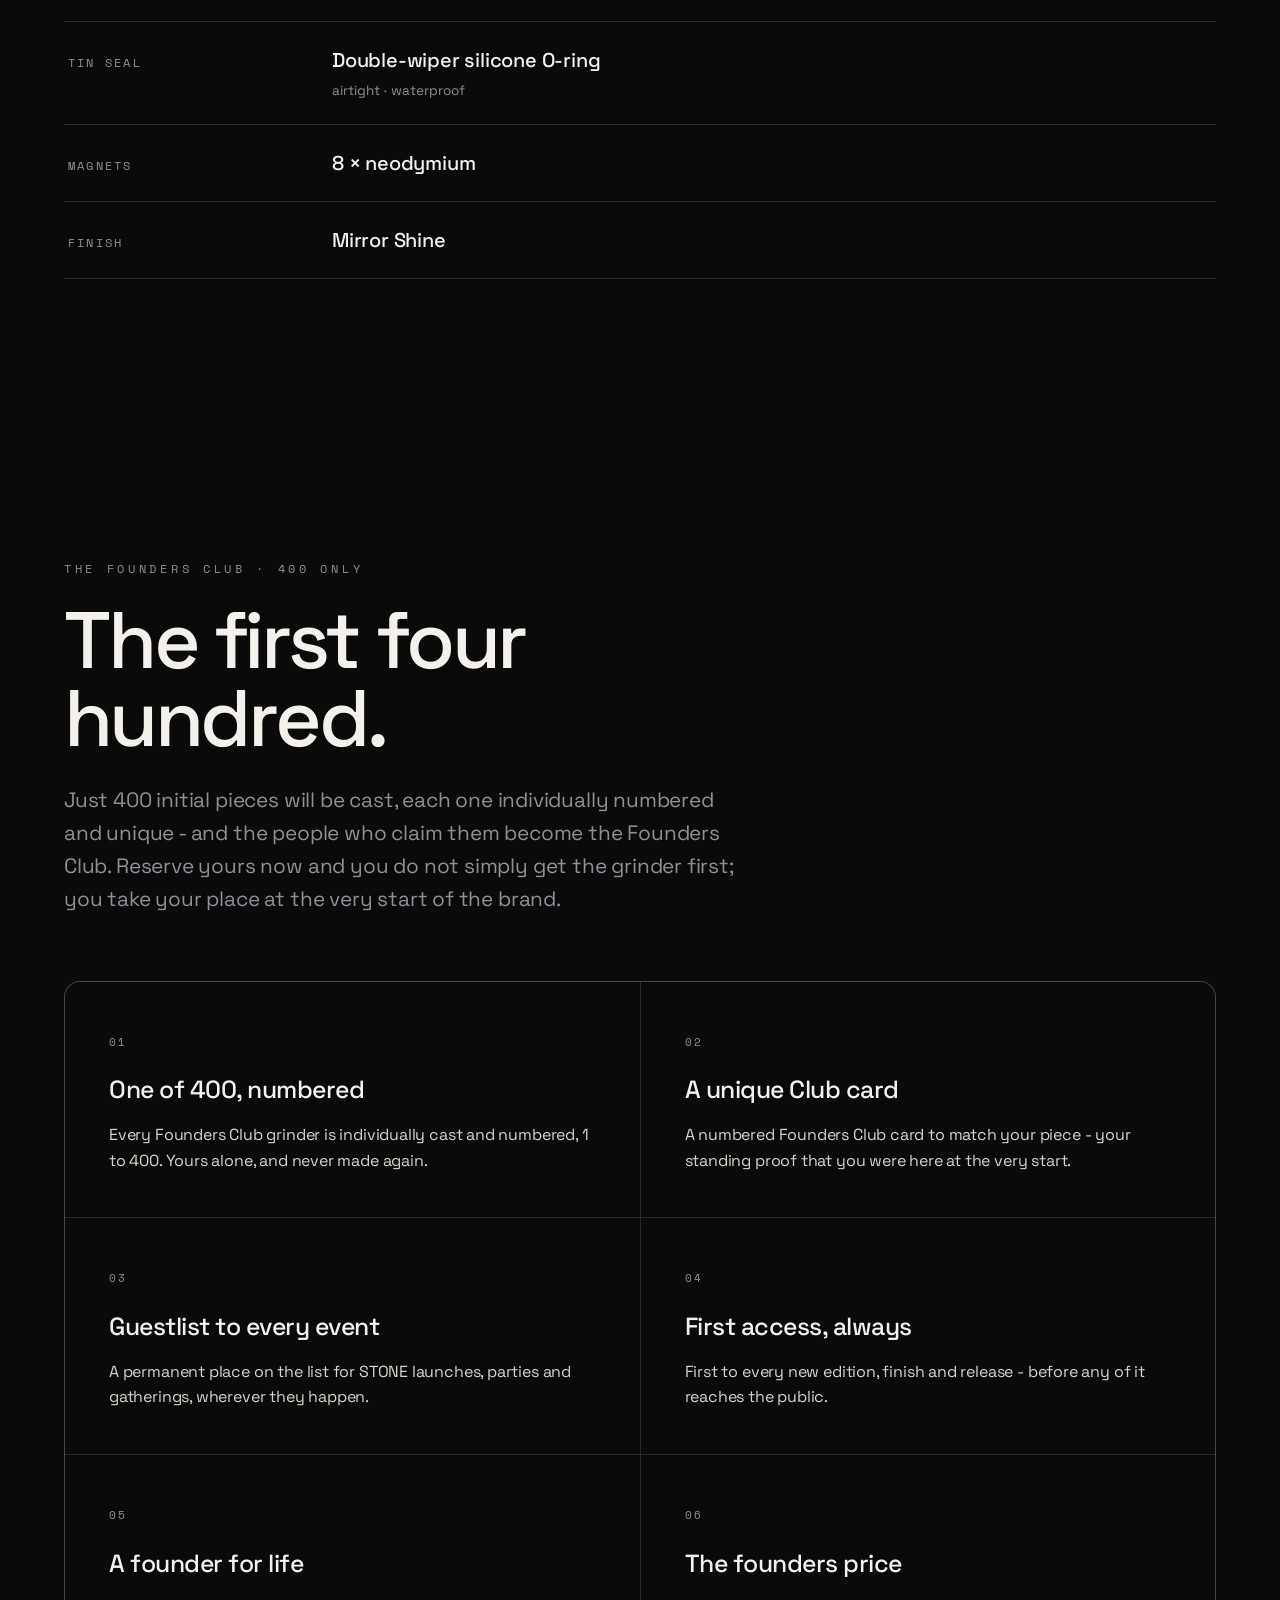
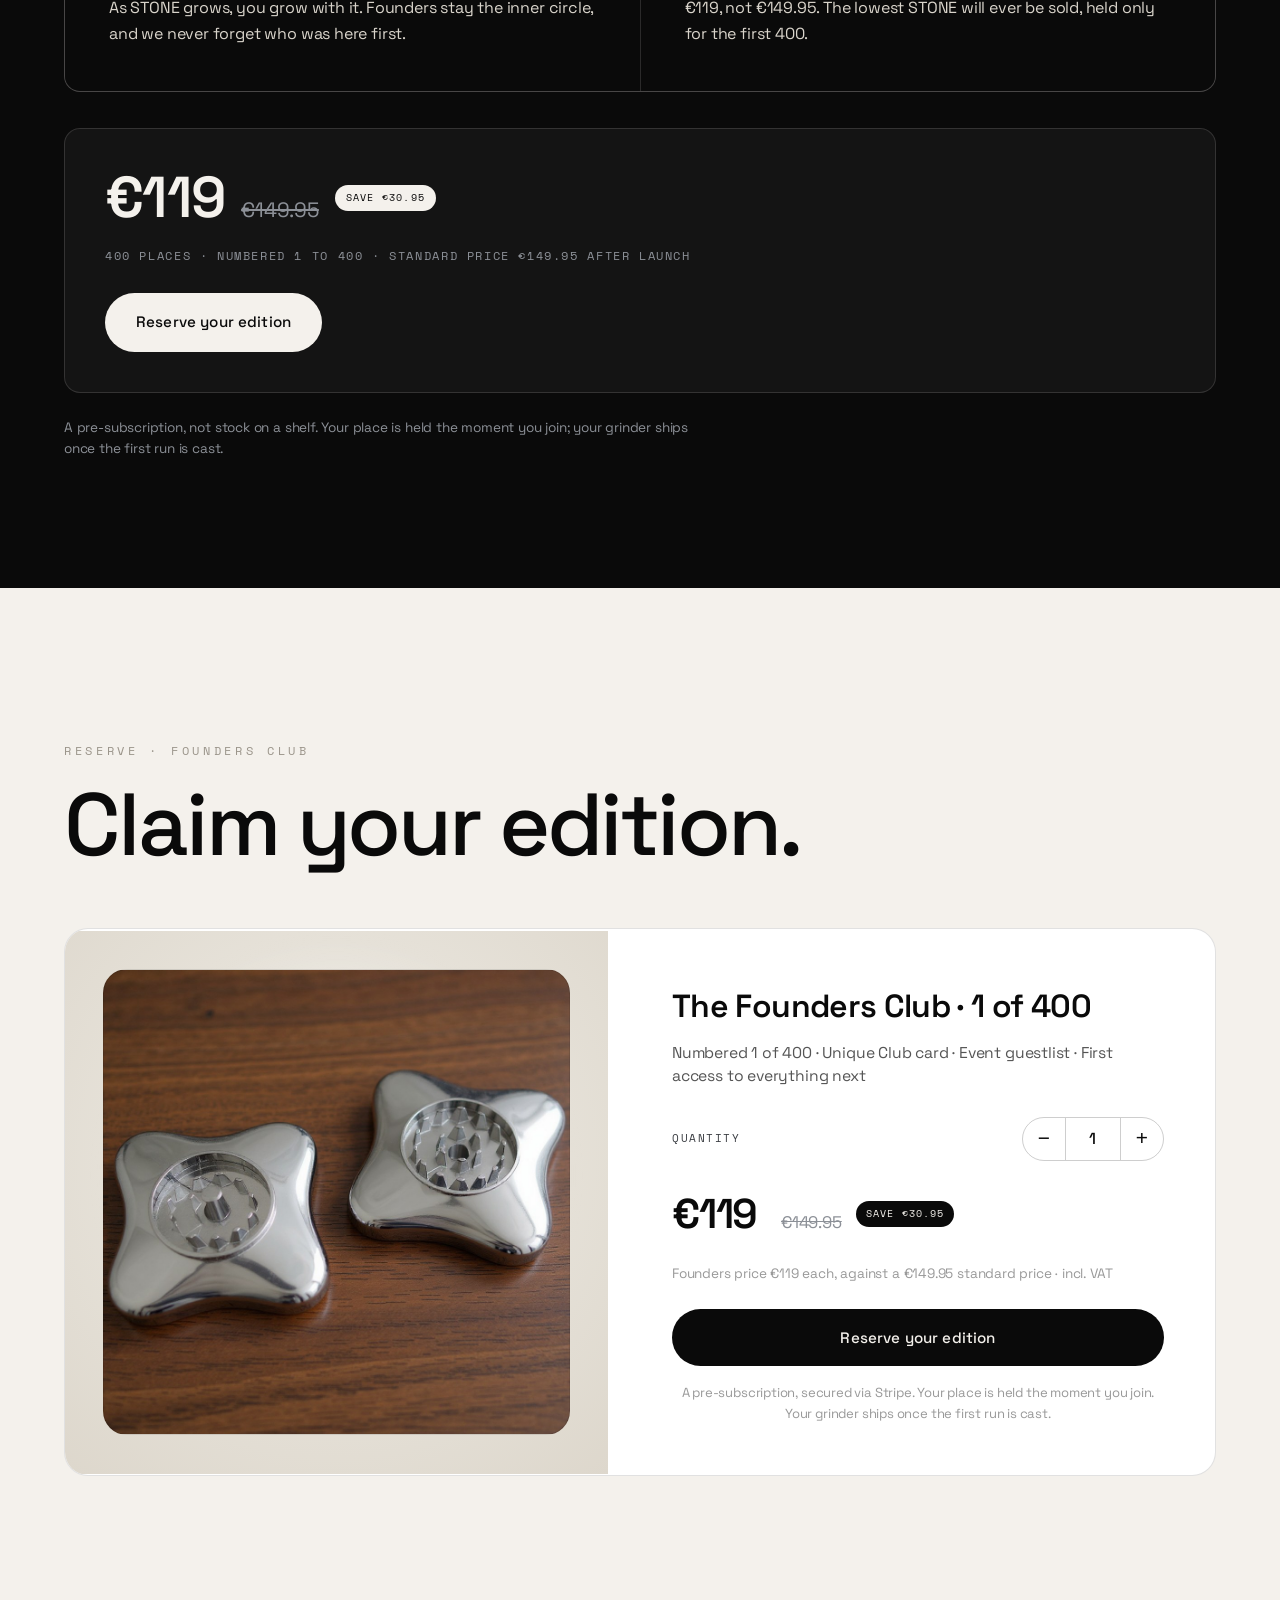
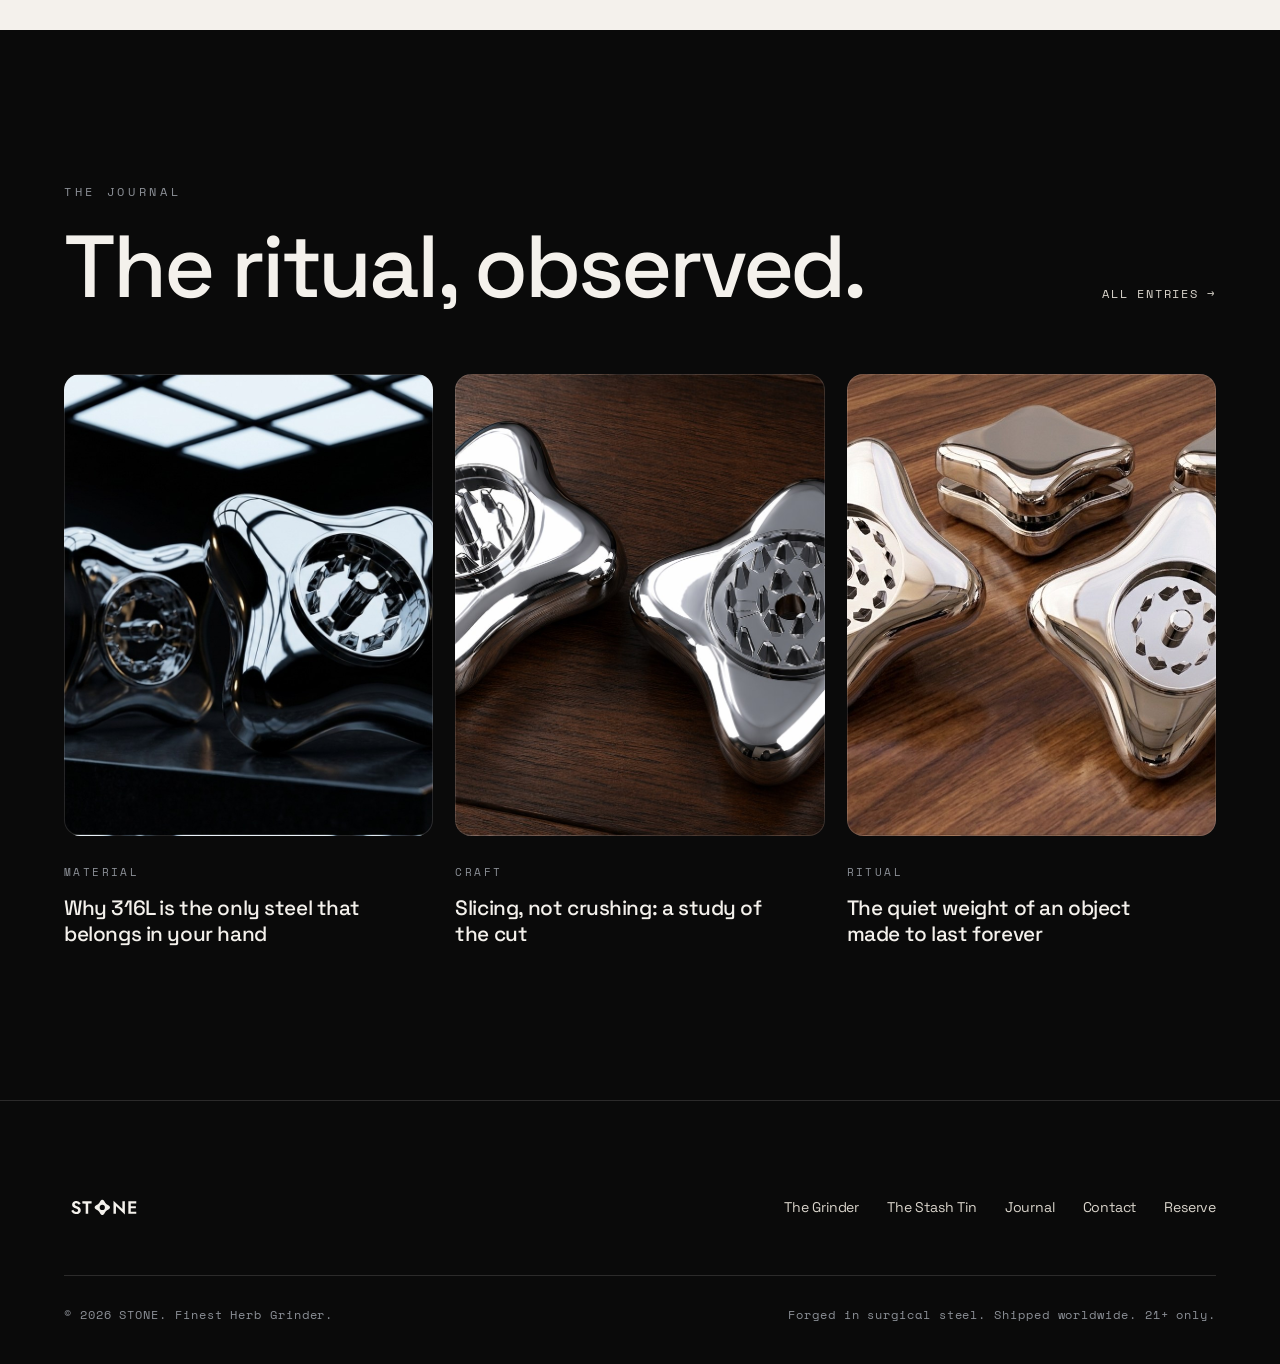
==== commit 3d7c5f77: "Manifesto: 'iconic piece of design that will last forever' -> 'a piece of design built to last'" ====
--- a/index.html
+++ b/index.html
@@ -76,7 +76,7 @@
       <p class="manifesto__text manifesto__text--punch reveal">
         More than the finest herb grinder on the market, it is a subtle, beautiful reinvention of one -
         a tool in the purest sense, made to be used forever, and an <em>object of beauty to live with</em>.
-        You are not just buying a grinder. You are investing in an iconic piece of design that will last forever.
+        You are not just buying a grinder. You are investing in a piece of design built to last.
       </p>
     </section>
 
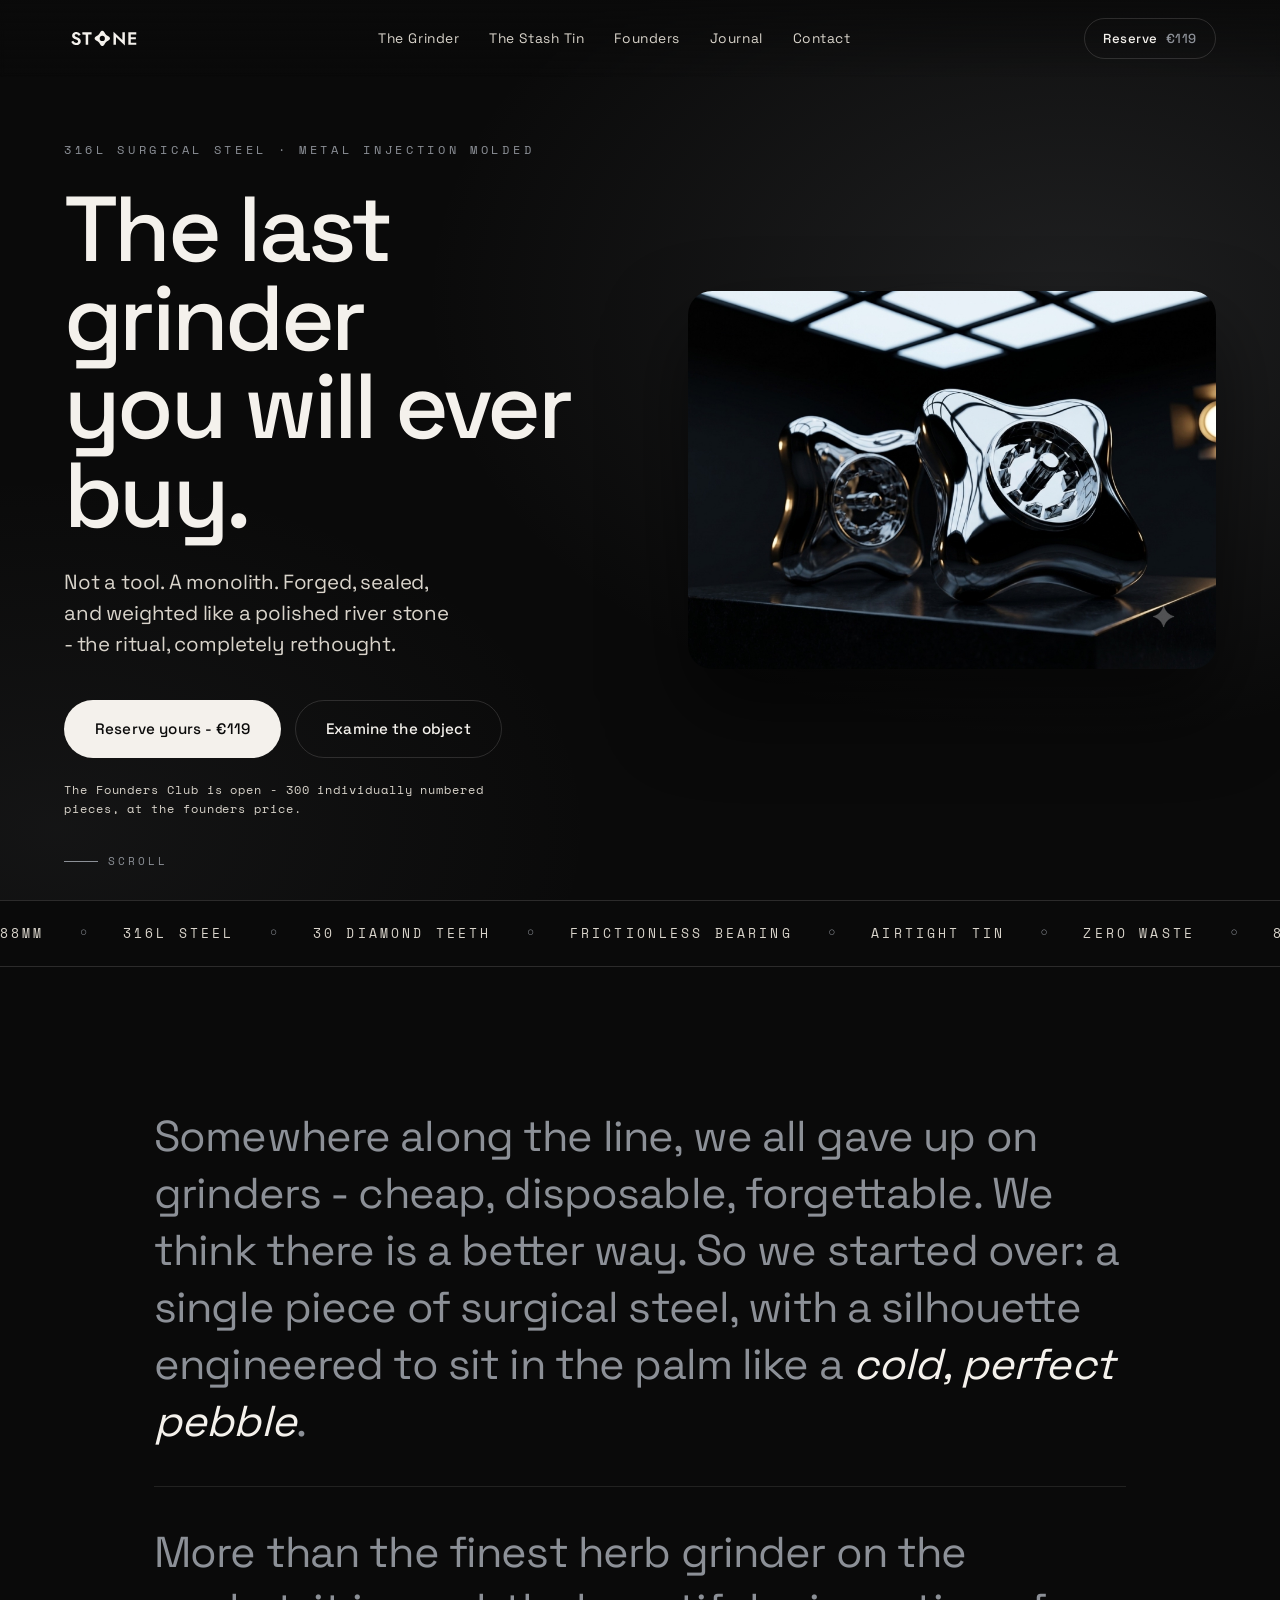
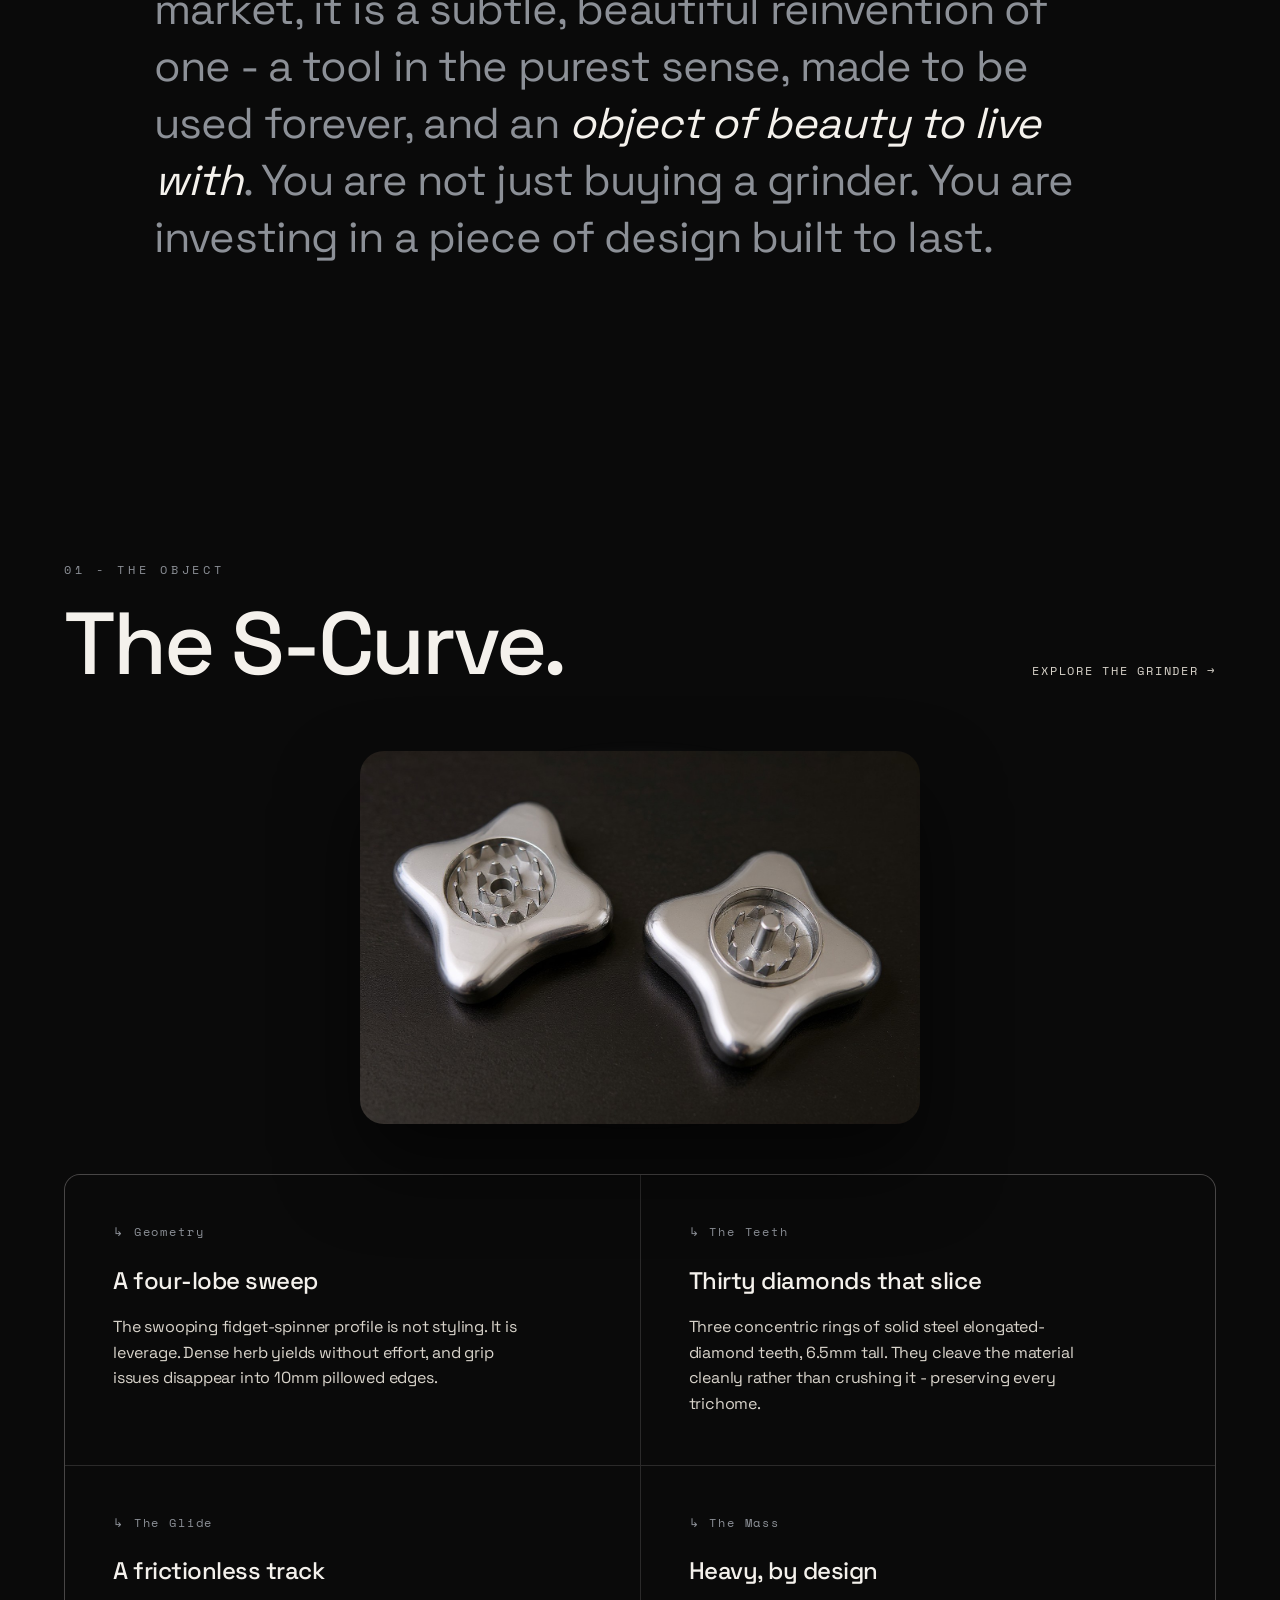
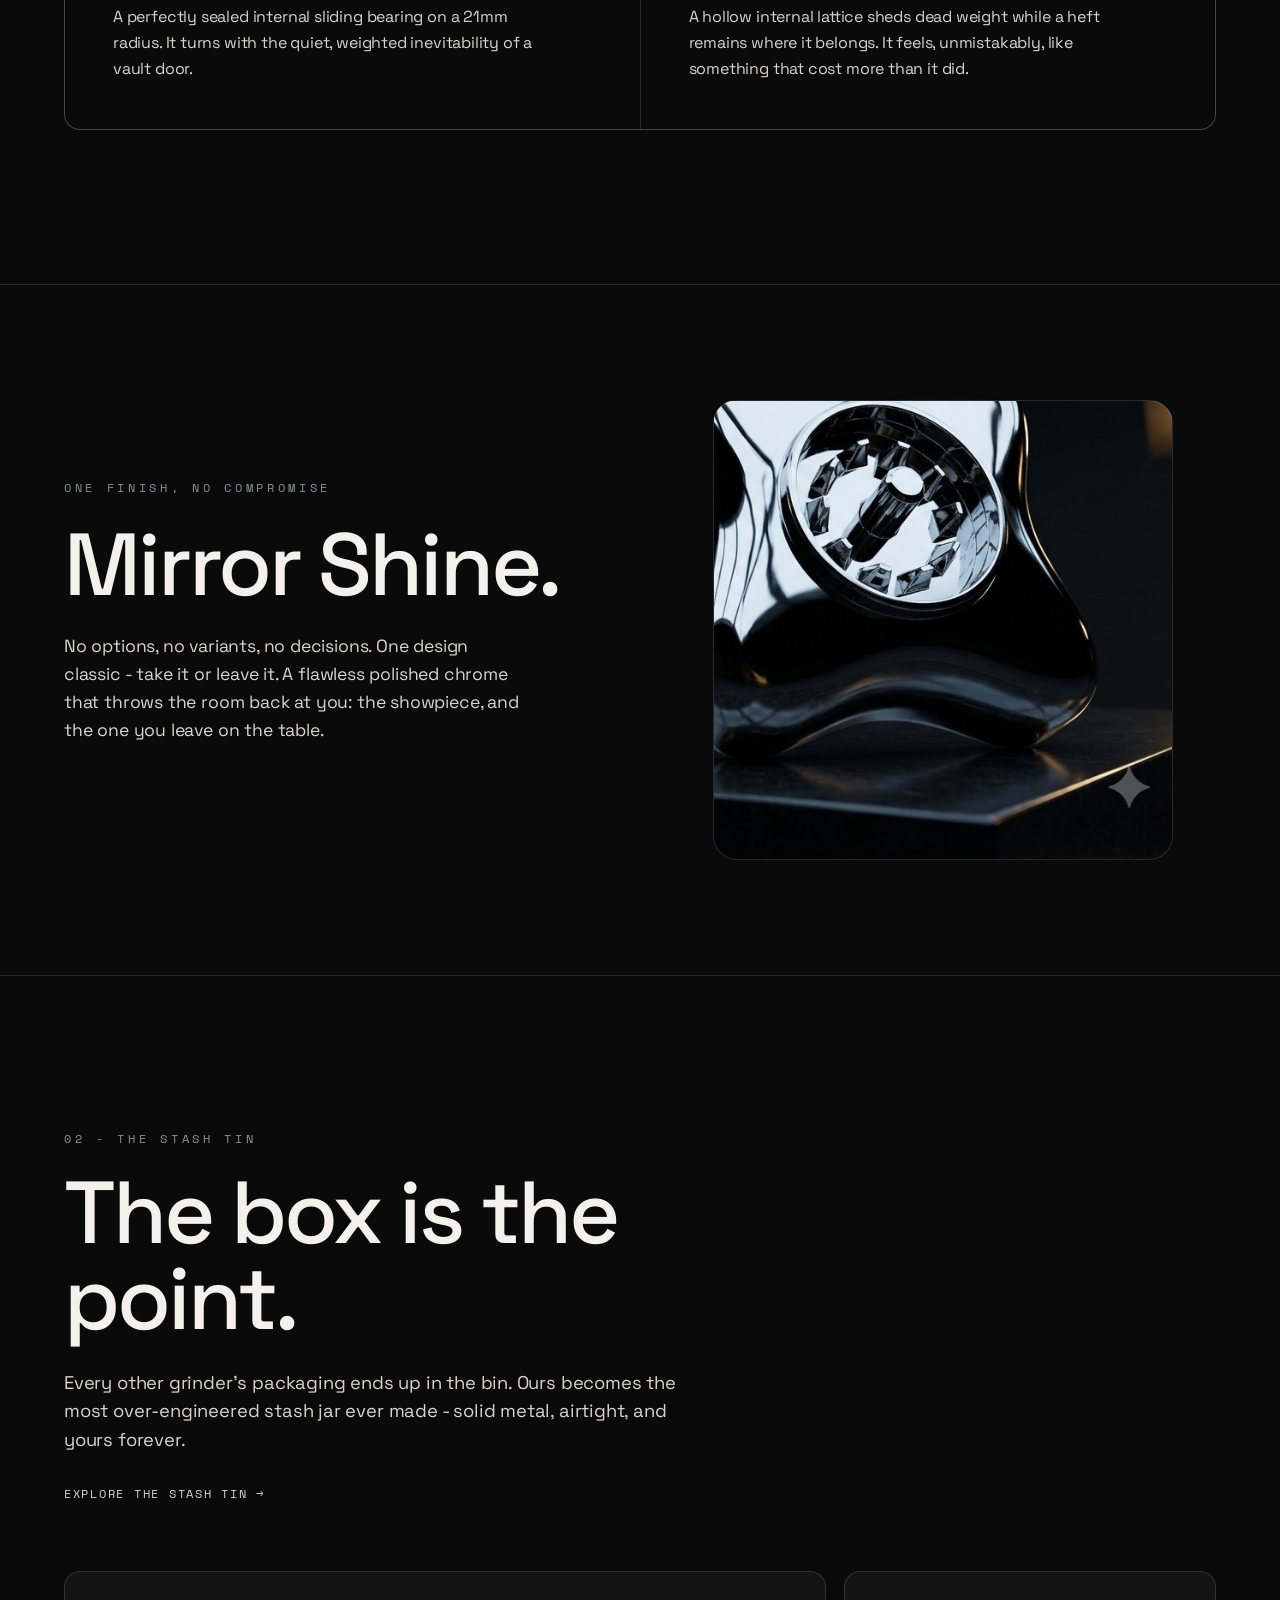
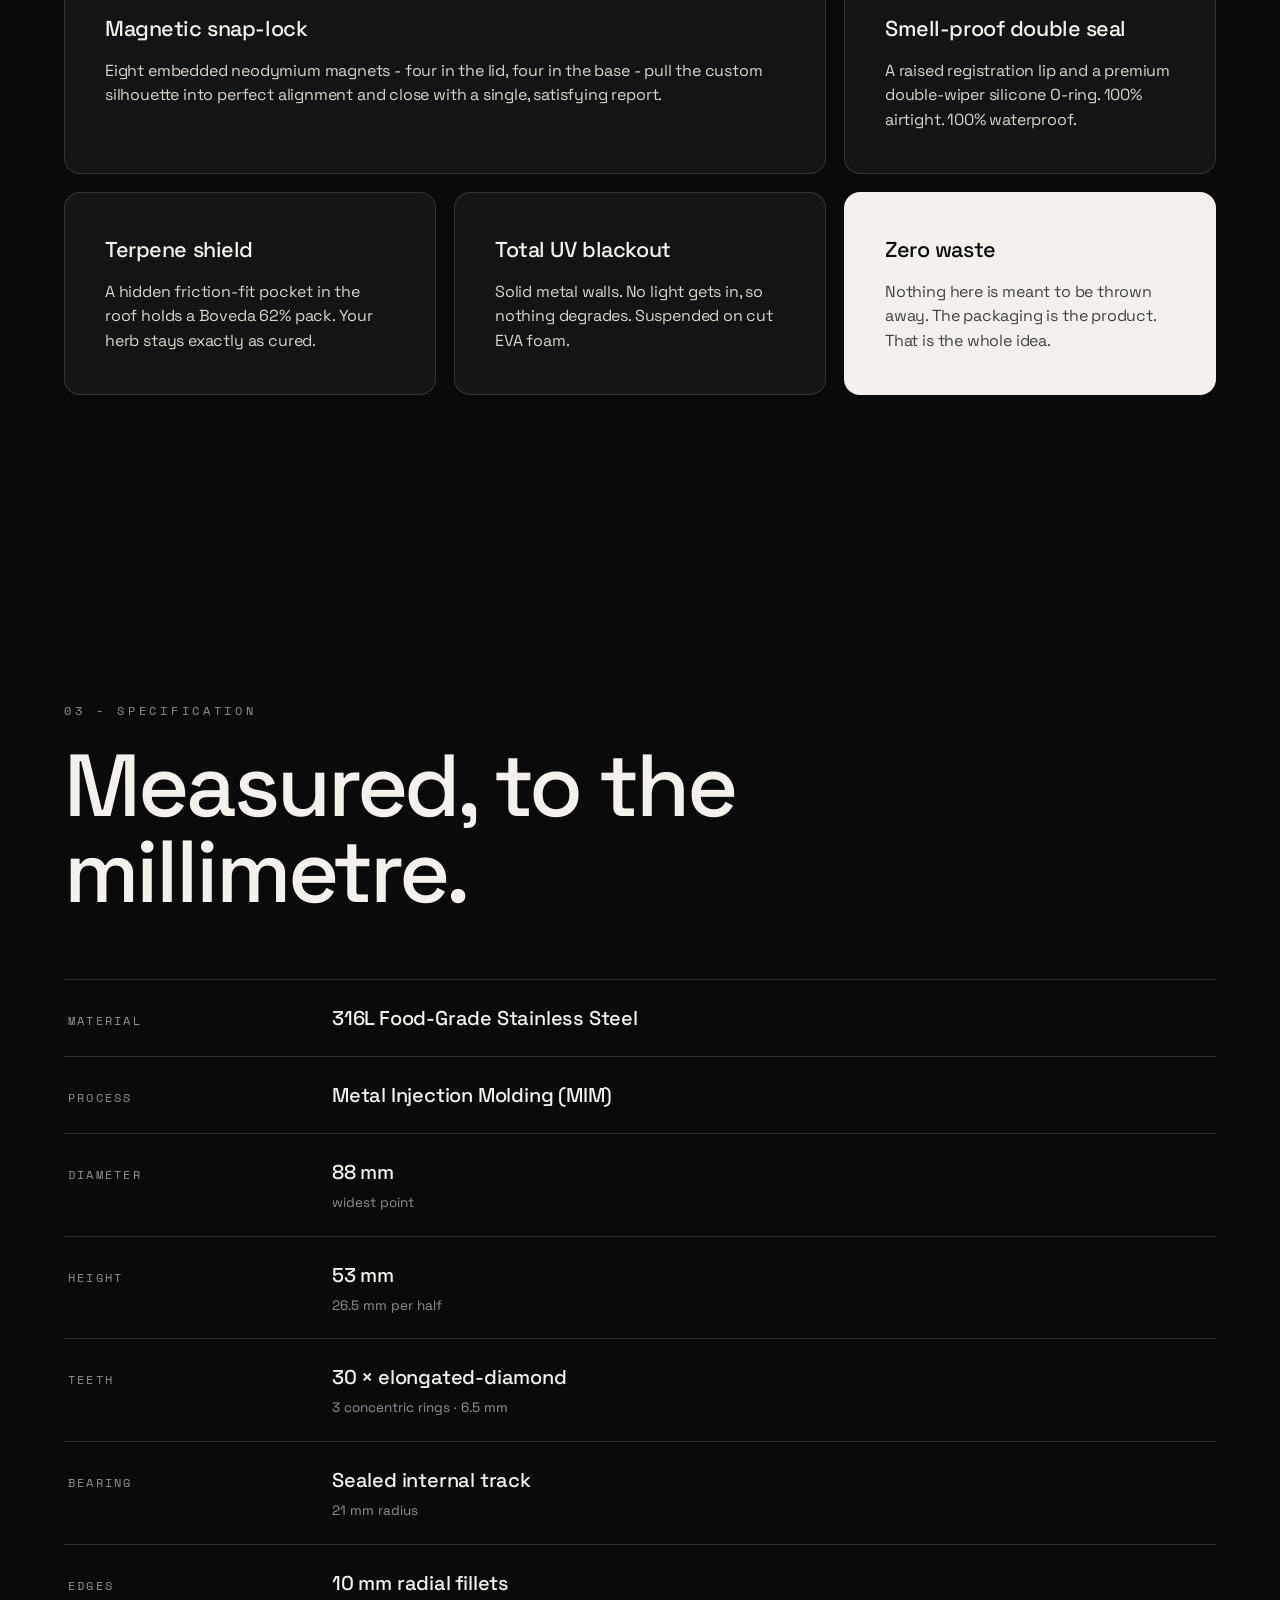
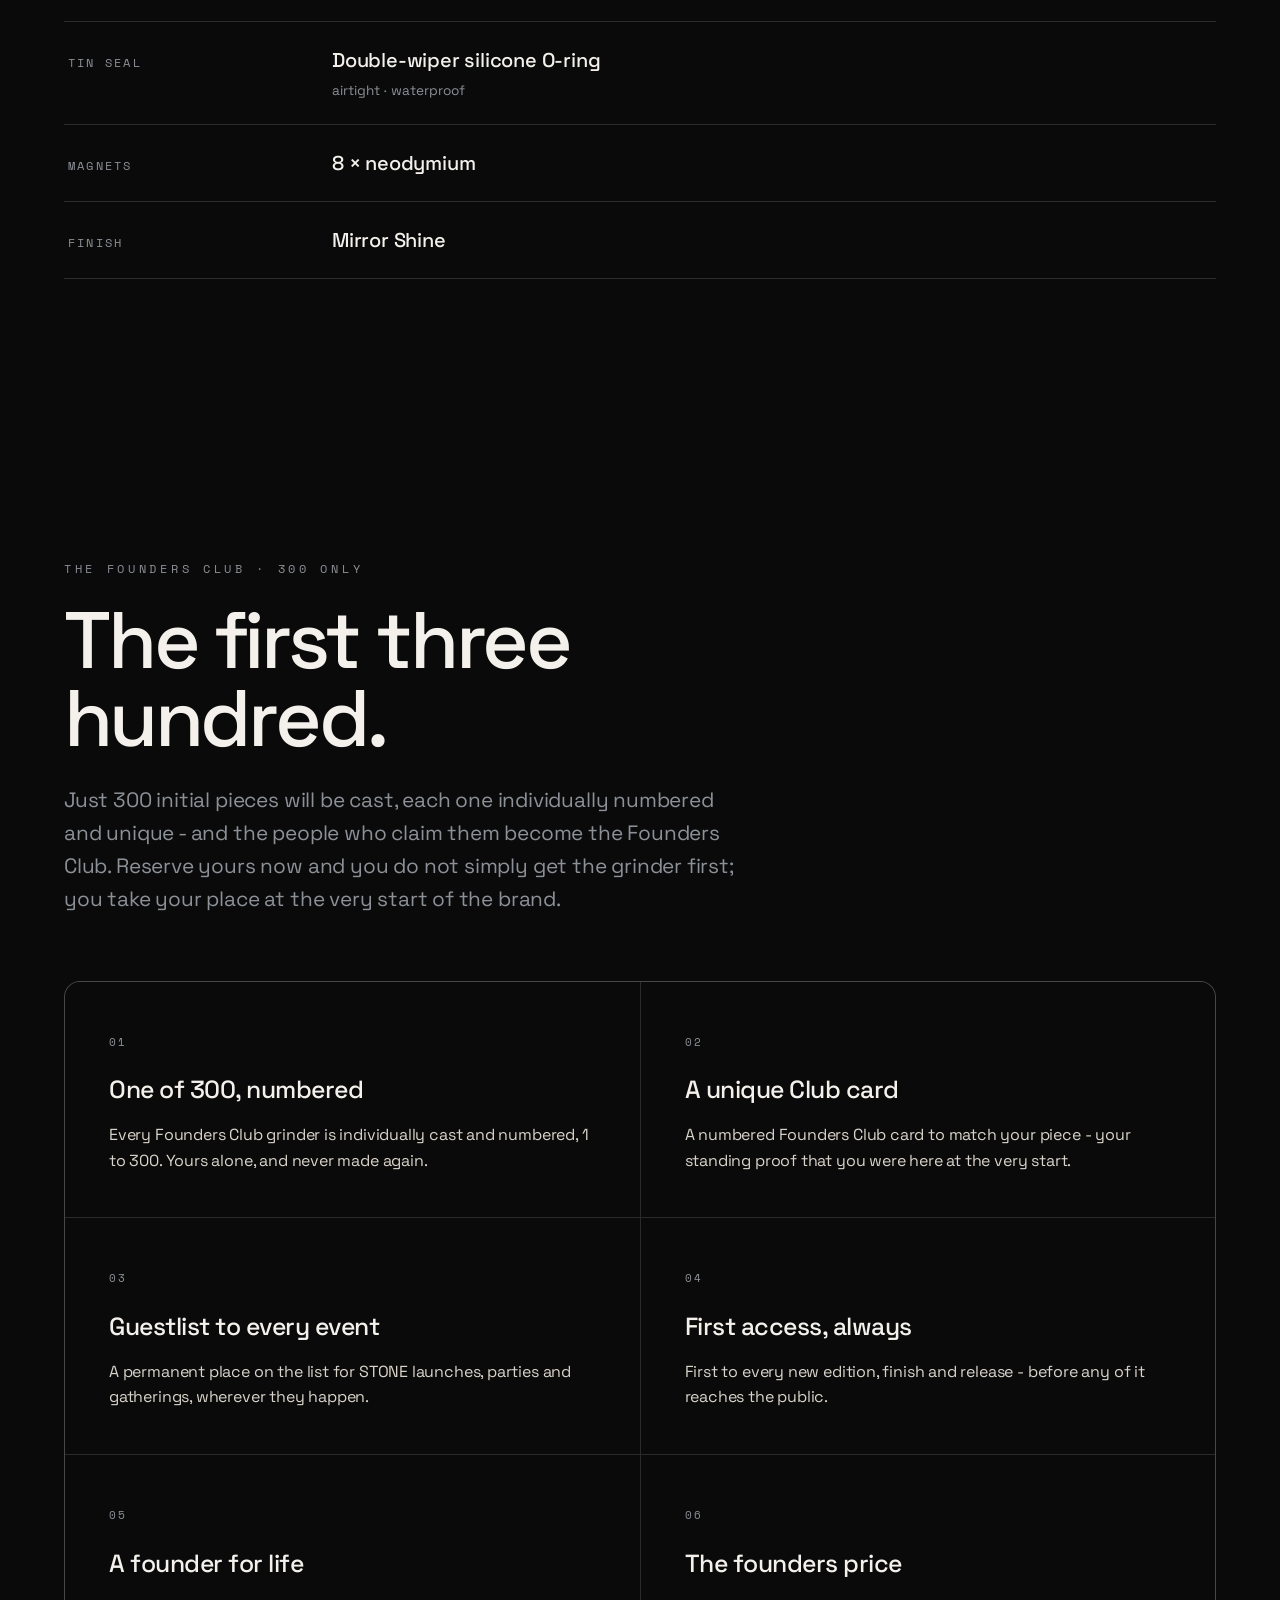
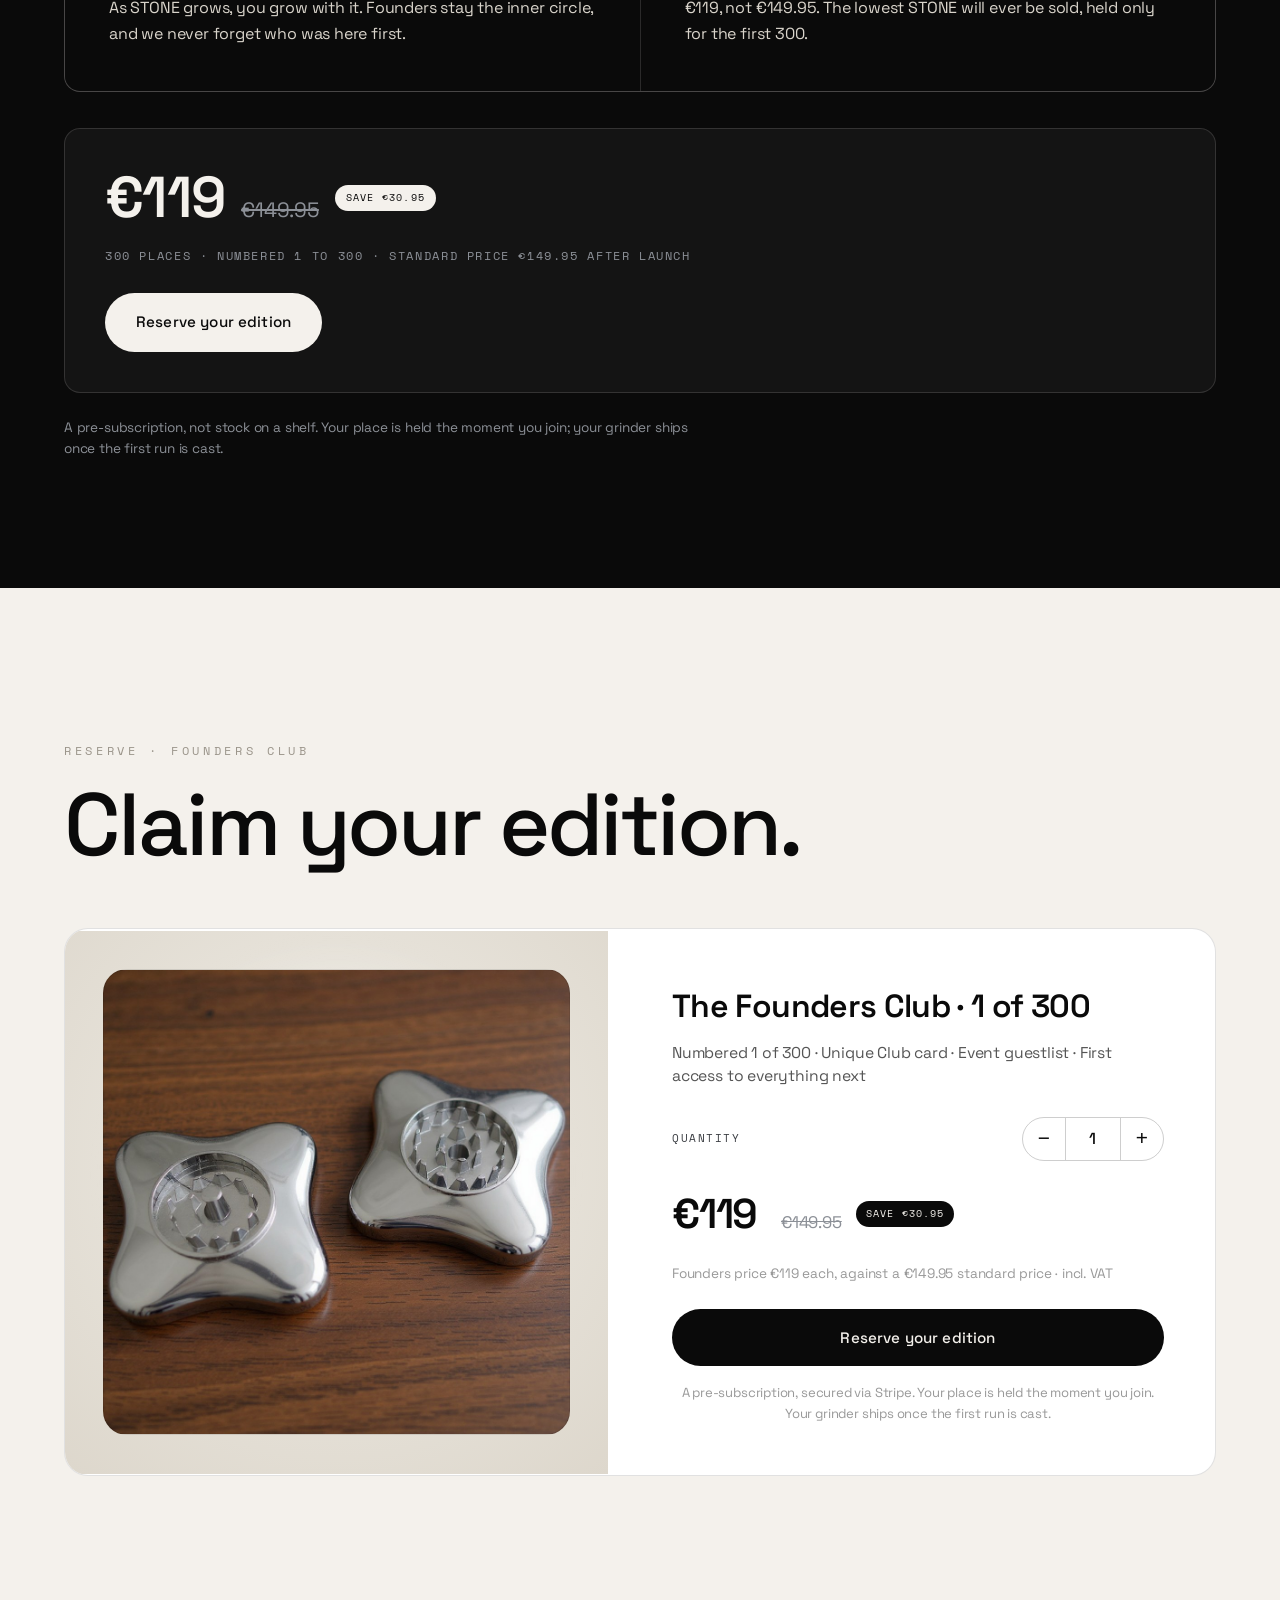
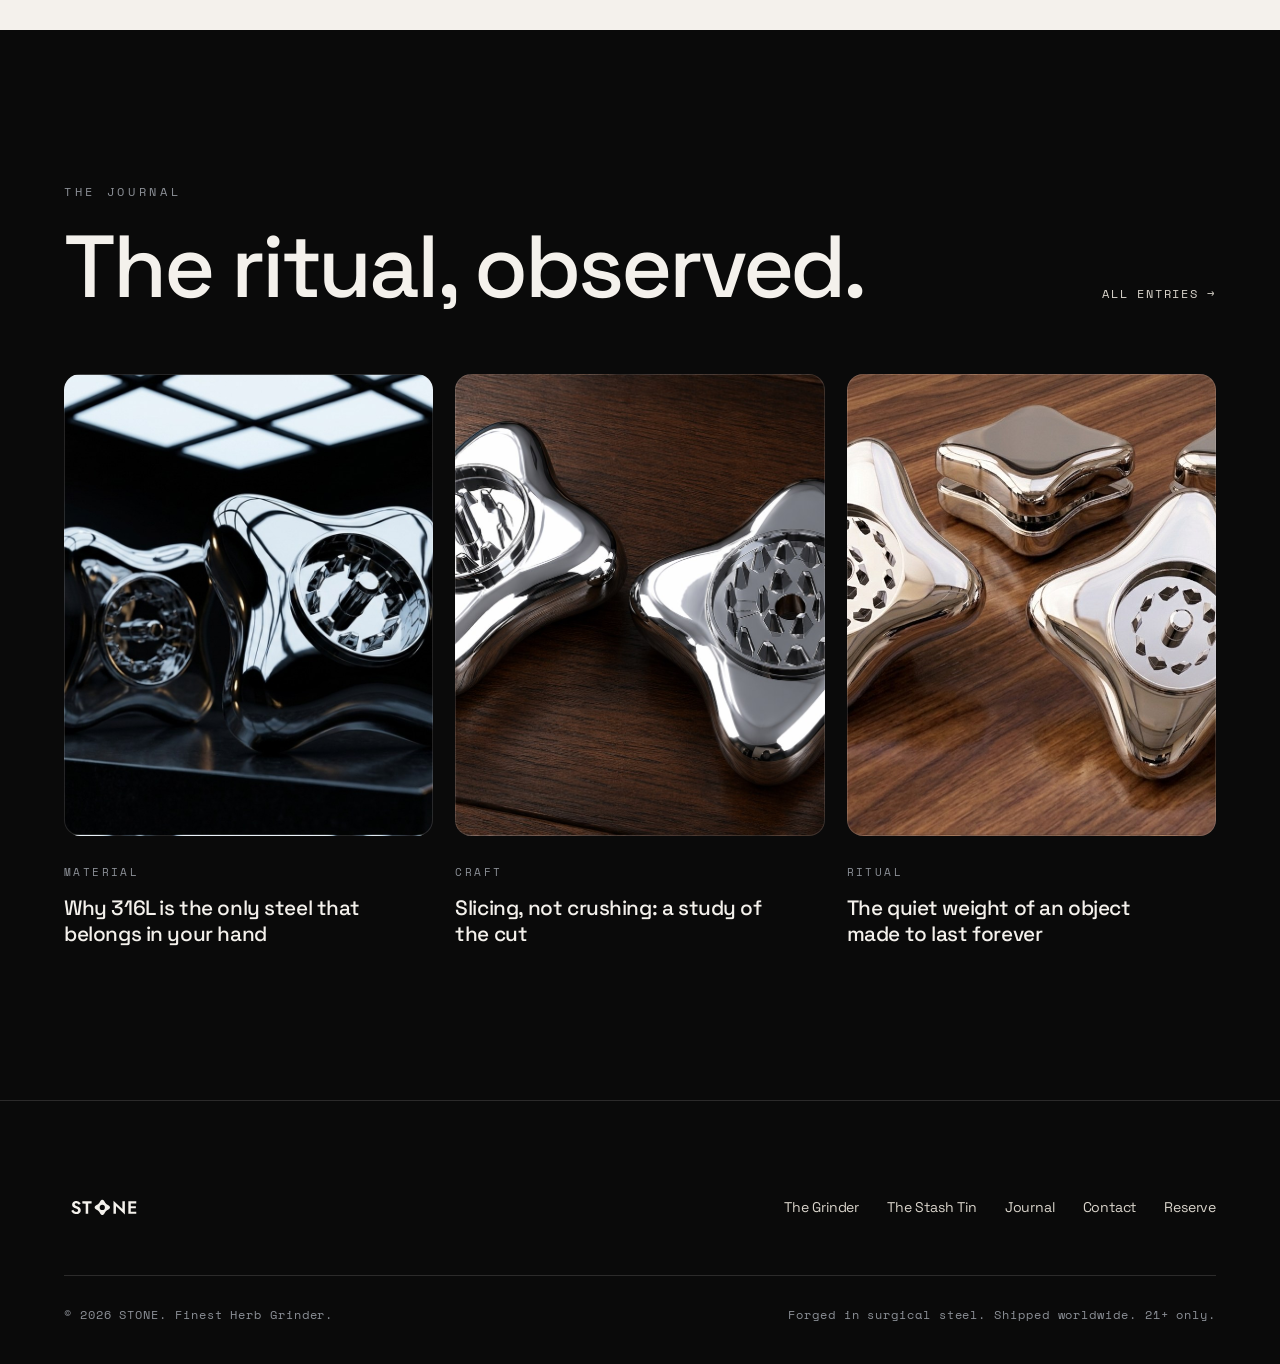
==== commit e471e627: "Founders Club: 400 -> 300 places (site copy, qty cap, checkout cap)" ====
--- a/index.html
+++ b/index.html
@@ -47,7 +47,7 @@
           <a href="#founders" class="btn btn--solid">Reserve yours - €119</a>
           <a href="#object" class="btn btn--ghost">Examine the object</a>
         </div>
-        <p class="hero__founders reveal">The Founders Club is open - 400 individually numbered pieces, at the founders price.</p>
+        <p class="hero__founders reveal">The Founders Club is open - 300 individually numbered pieces, at the founders price.</p>
       </div>
 
       <figure class="stage hero__stage hero__stage--photo reveal">
@@ -189,24 +189,24 @@
     <section class="founders" id="founders">
       <div class="founders__inner">
         <div class="founders__head">
-          <span class="kicker">The Founders Club · 400 only</span>
-          <h2 class="founders__title reveal">The first four hundred.</h2>
-          <p class="founders__lede reveal">Just 400 initial pieces will be cast, each one individually numbered and unique - and the people who claim them become the Founders Club. Reserve yours now and you do not simply get the grinder first; you take your place at the very start of the brand.</p>
+          <span class="kicker">The Founders Club · 300 only</span>
+          <h2 class="founders__title reveal">The first three hundred.</h2>
+          <p class="founders__lede reveal">Just 300 initial pieces will be cast, each one individually numbered and unique - and the people who claim them become the Founders Club. Reserve yours now and you do not simply get the grinder first; you take your place at the very start of the brand.</p>
         </div>
         <div class="founders__grid">
-          <article class="founders__perk reveal"><span class="founders__no">01</span><h3>One of 400, numbered</h3><p>Every Founders Club grinder is individually cast and numbered, 1 to 400. Yours alone, and never made again.</p></article>
+          <article class="founders__perk reveal"><span class="founders__no">01</span><h3>One of 300, numbered</h3><p>Every Founders Club grinder is individually cast and numbered, 1 to 300. Yours alone, and never made again.</p></article>
           <article class="founders__perk reveal"><span class="founders__no">02</span><h3>A unique Club card</h3><p>A numbered Founders Club card to match your piece - your standing proof that you were here at the very start.</p></article>
           <article class="founders__perk reveal"><span class="founders__no">03</span><h3>Guestlist to every event</h3><p>A permanent place on the list for STONE launches, parties and gatherings, wherever they happen.</p></article>
           <article class="founders__perk reveal"><span class="founders__no">04</span><h3>First access, always</h3><p>First to every new edition, finish and release - before any of it reaches the public.</p></article>
           <article class="founders__perk reveal"><span class="founders__no">05</span><h3>A founder for life</h3><p>As STONE grows, you grow with it. Founders stay the inner circle, and we never forget who was here first.</p></article>
-          <article class="founders__perk reveal"><span class="founders__no">06</span><h3>The founders price</h3><p>€119, not €149.95. The lowest STONE will ever be sold, held only for the first 400.</p></article>
+          <article class="founders__perk reveal"><span class="founders__no">06</span><h3>The founders price</h3><p>€119, not €149.95. The lowest STONE will ever be sold, held only for the first 300.</p></article>
         </div>
         <div class="founders__cta reveal">
           <div class="founders__price">
             <span class="founders__amt">€119</span>
             <span class="founders__was">€149.95</span>
             <span class="founders__save">Save €30.95</span>
-            <span class="founders__slots">400 places · numbered 1 to 400 · standard price €149.95 after launch</span>
+            <span class="founders__slots">300 places · numbered 1 to 300 · standard price €149.95 after launch</span>
           </div>
           <a href="#acquire" class="btn btn--solid">Reserve your edition</a>
         </div>
@@ -225,13 +225,13 @@
             <div class="ph ph--light has-img" style="background-image:url('assets/img/cad-buy.jpg?v=2');background-size:cover;background-position:center"></div>
           </div>
           <div class="buy__detail">
-            <h3>The Founders Club · 1 of 400</h3>
-            <p class="buy__inc">Numbered 1 of 400 · Unique Club card · Event guestlist · First access to everything next</p>
+            <h3>The Founders Club · 1 of 300</h3>
+            <p class="buy__inc">Numbered 1 of 300 · Unique Club card · Event guestlist · First access to everything next</p>
             <div class="buy__qty">
               <span>Quantity</span>
               <div class="qty">
                 <button class="qty__btn" type="button" data-qty="-1" aria-label="Decrease quantity">−</button>
-                <input class="qty__input" id="buyQty" type="number" min="1" max="400" value="1" inputmode="numeric" aria-label="Quantity">
+                <input class="qty__input" id="buyQty" type="number" min="1" max="300" value="1" inputmode="numeric" aria-label="Quantity">
                 <button class="qty__btn" type="button" data-qty="1" aria-label="Increase quantity">+</button>
               </div>
             </div>
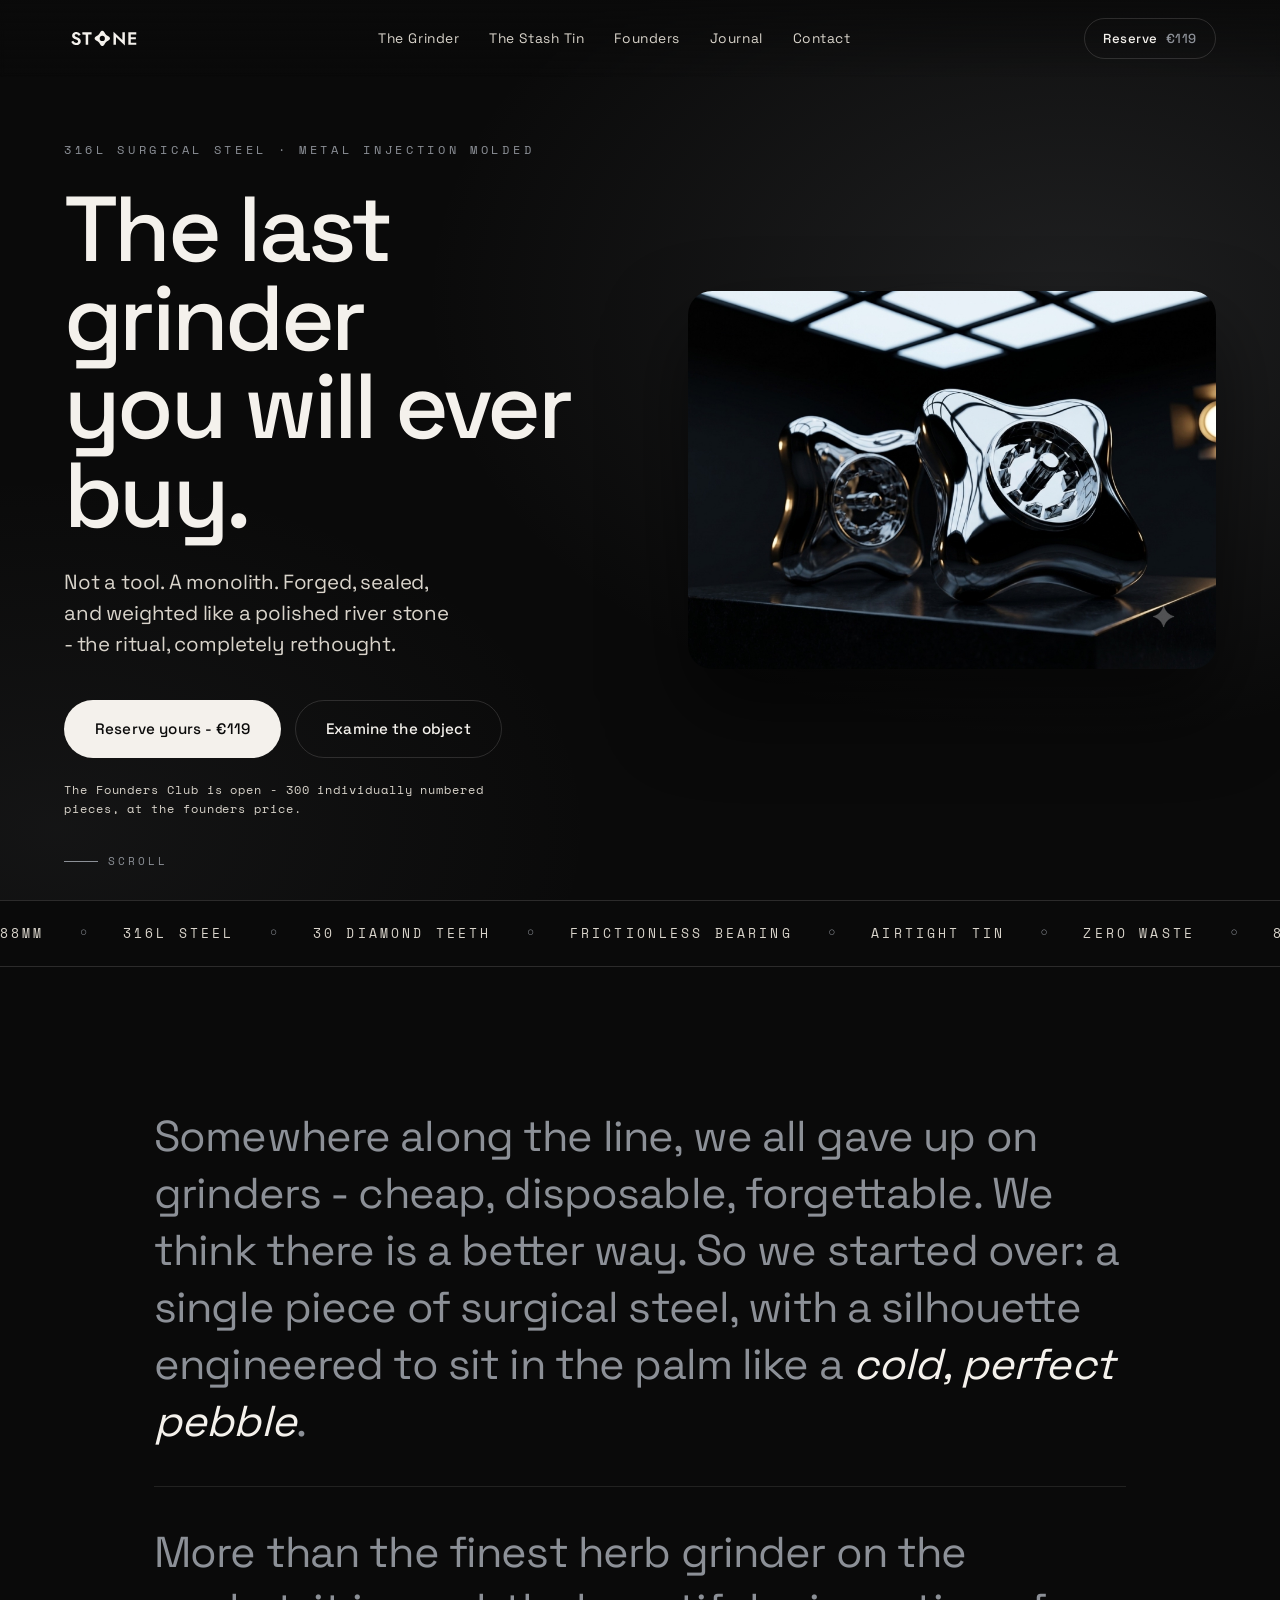
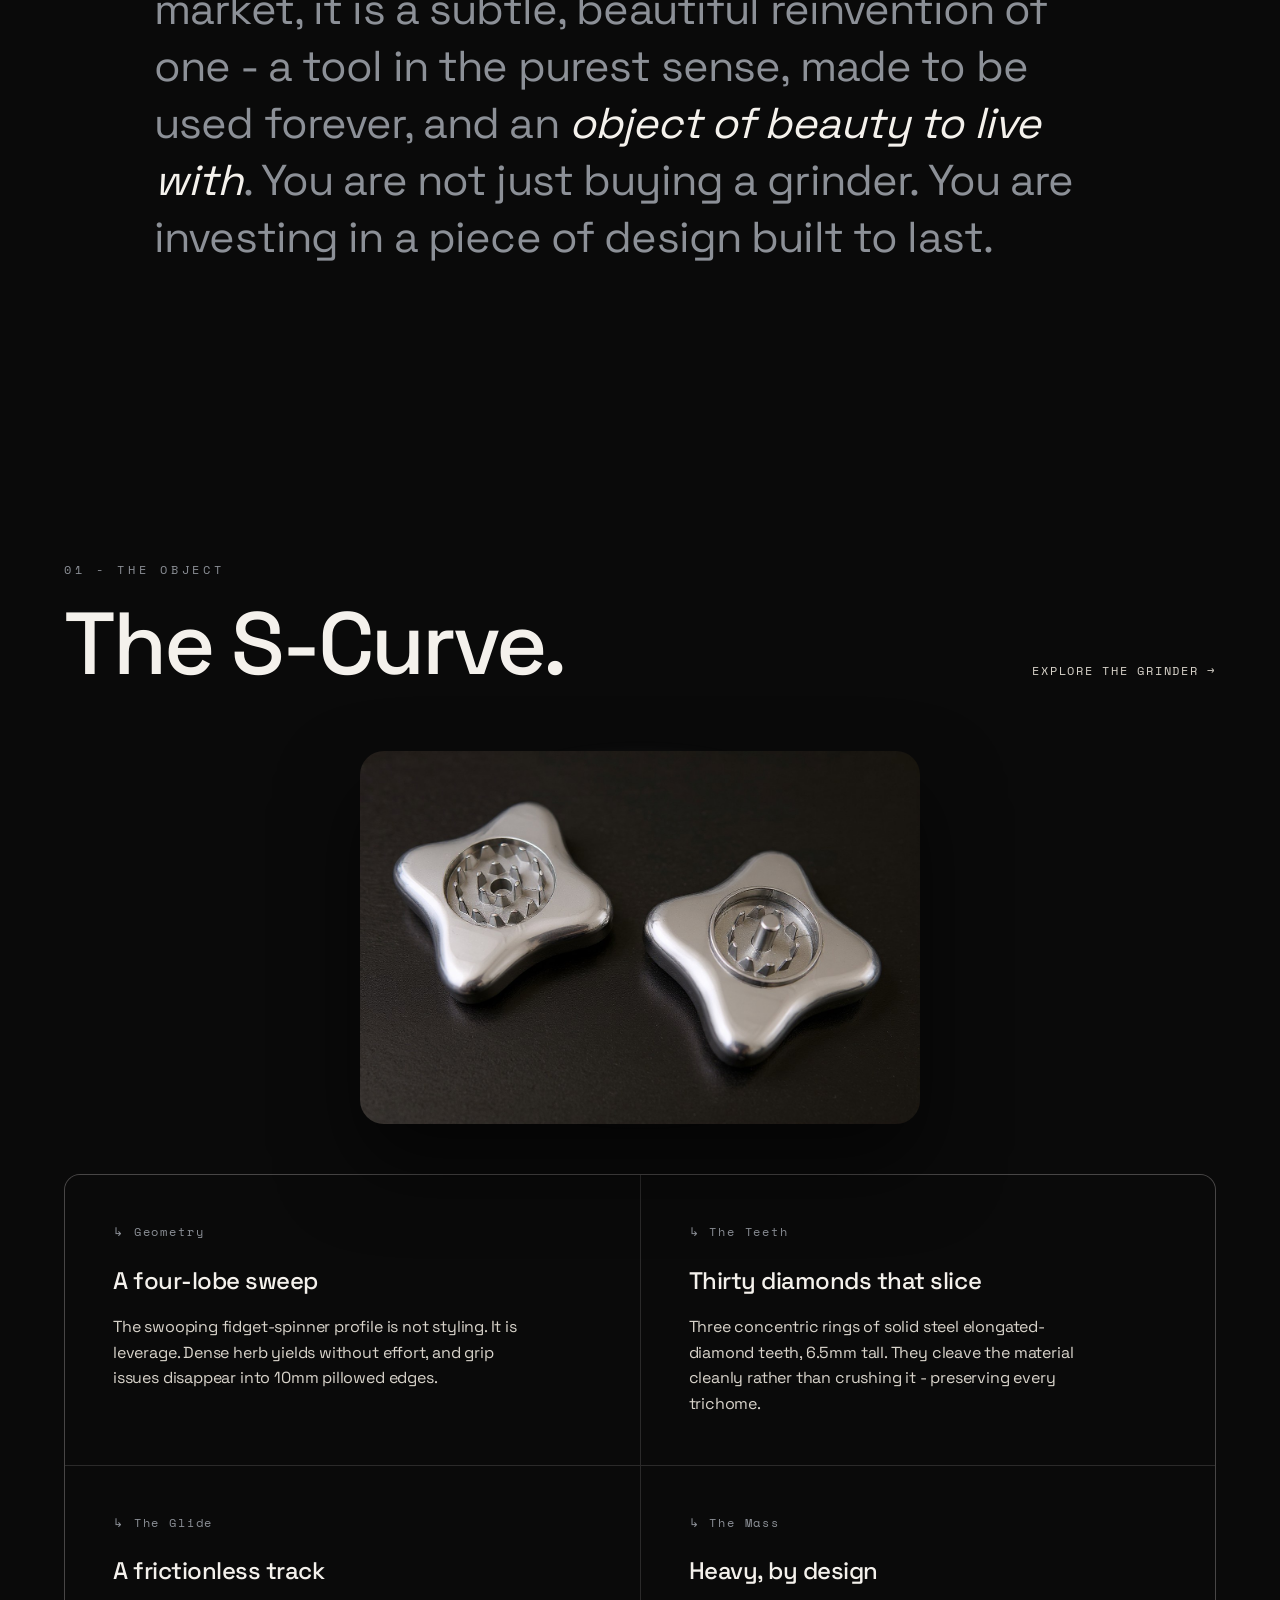
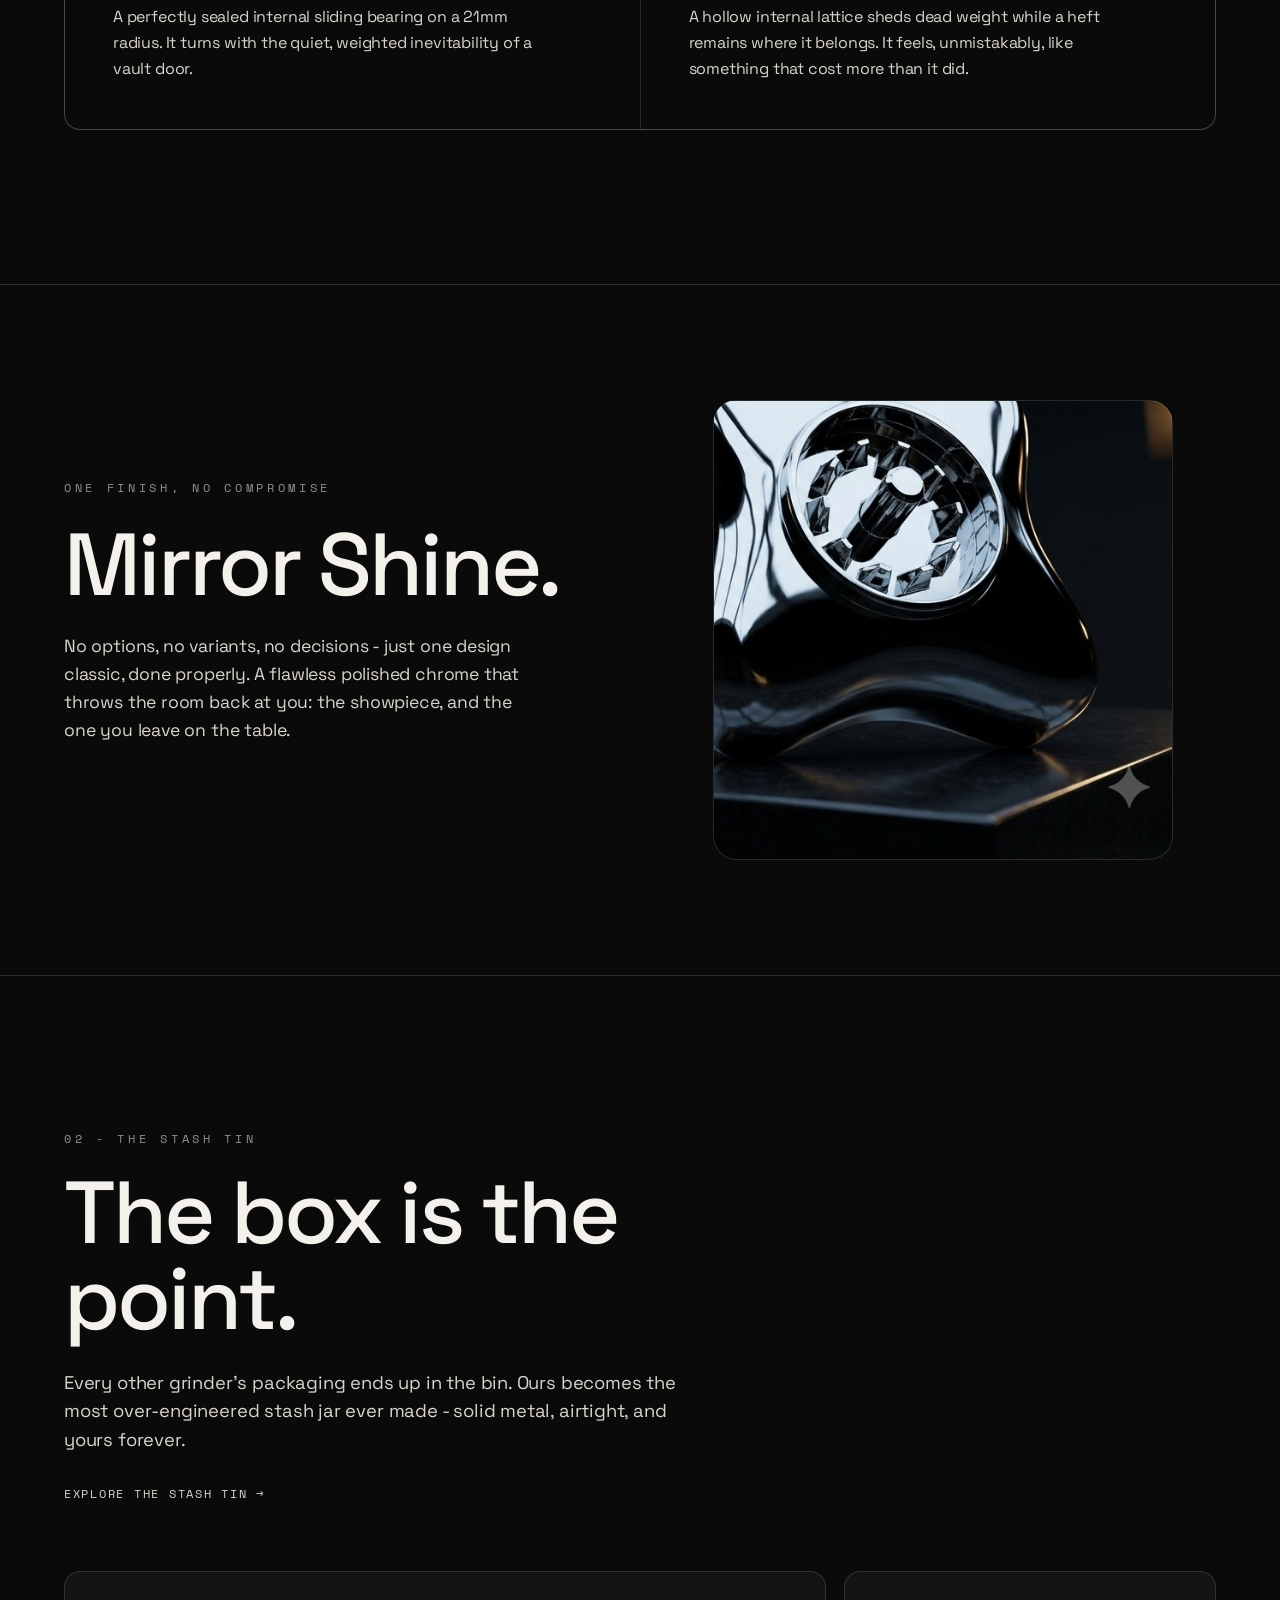
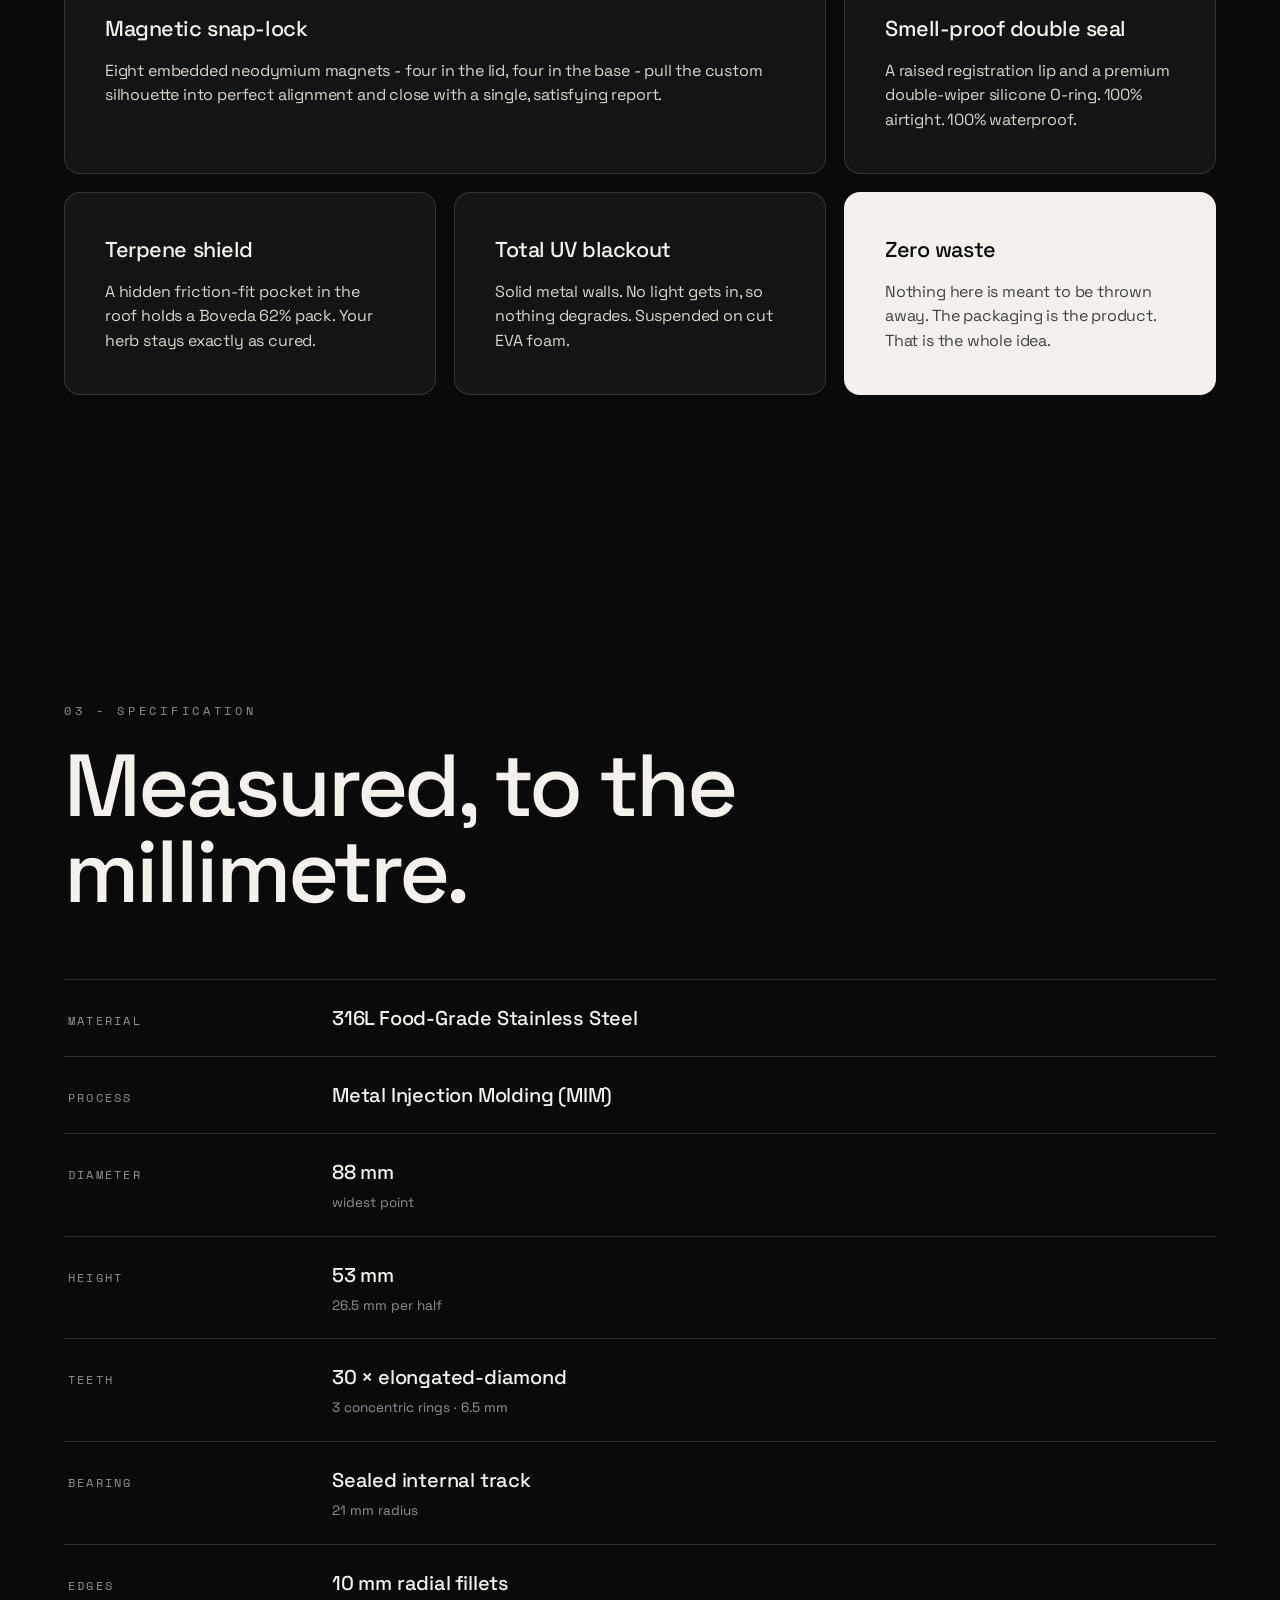
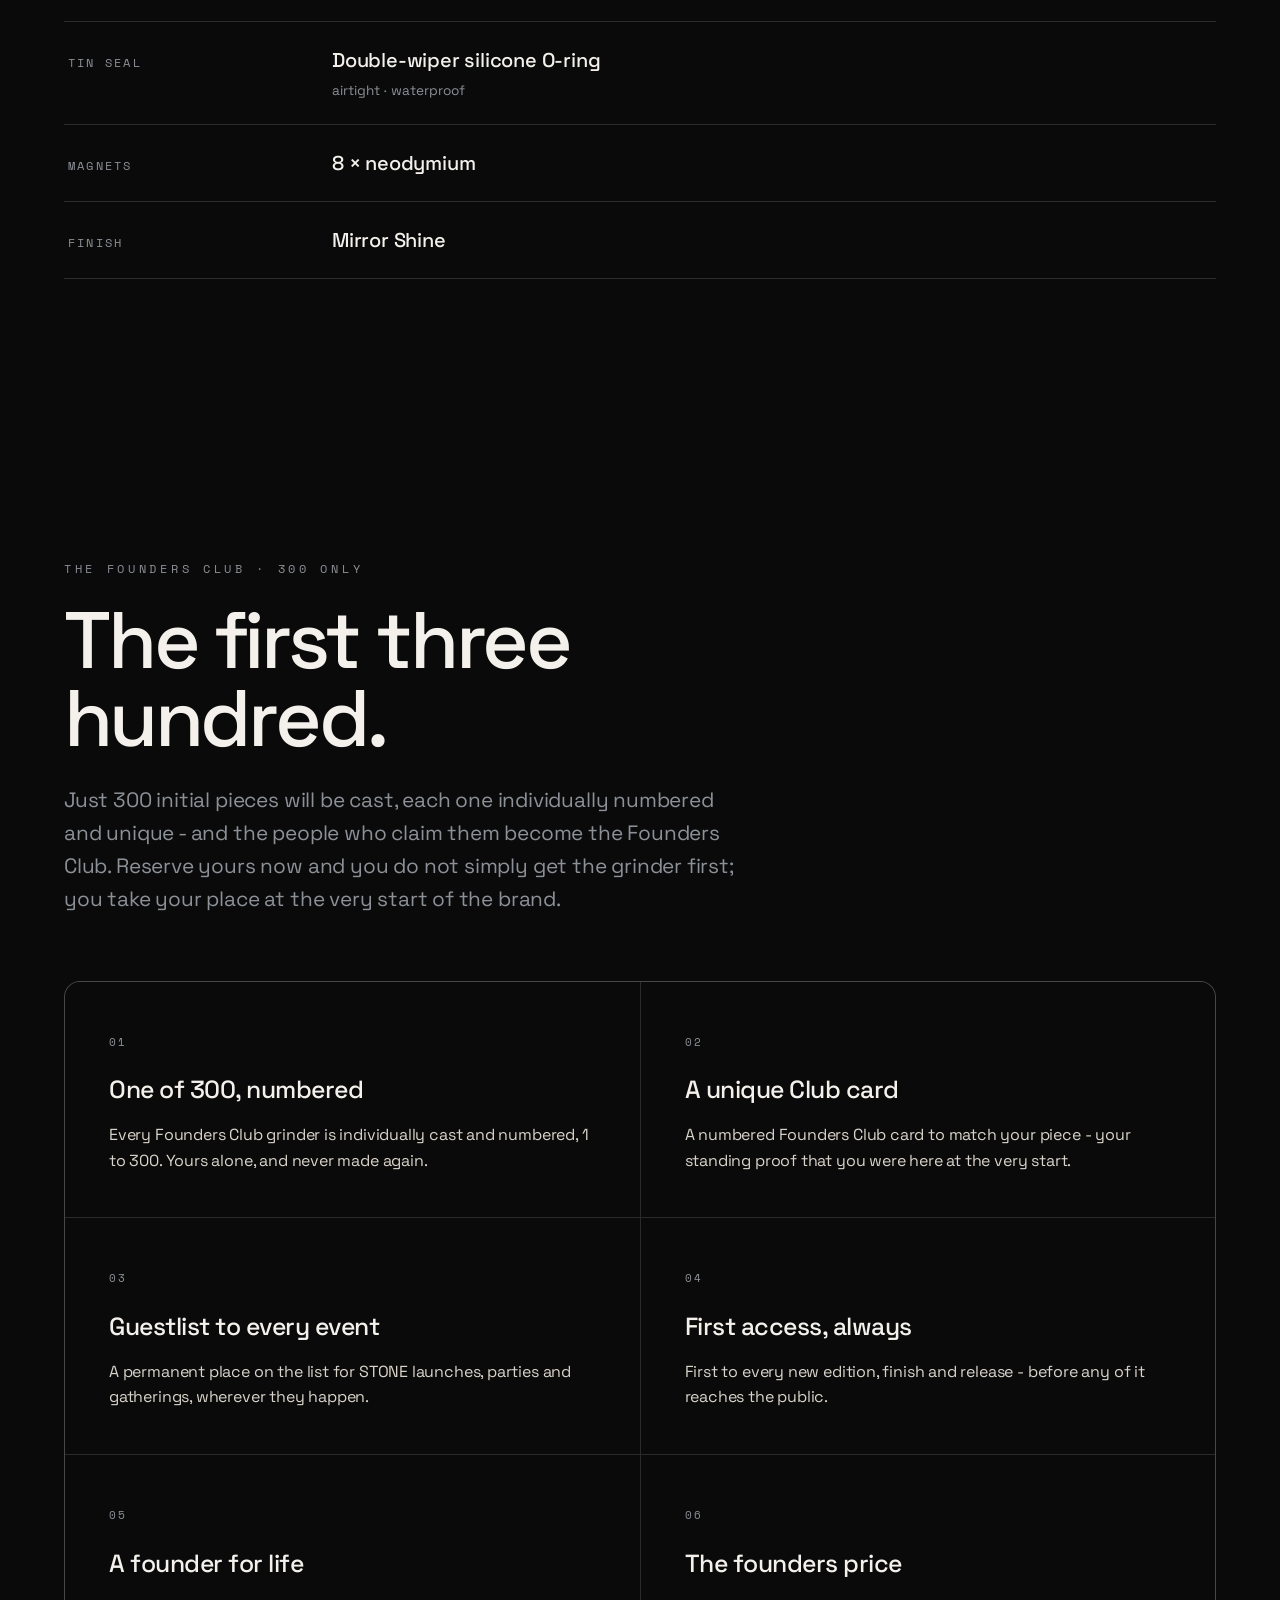
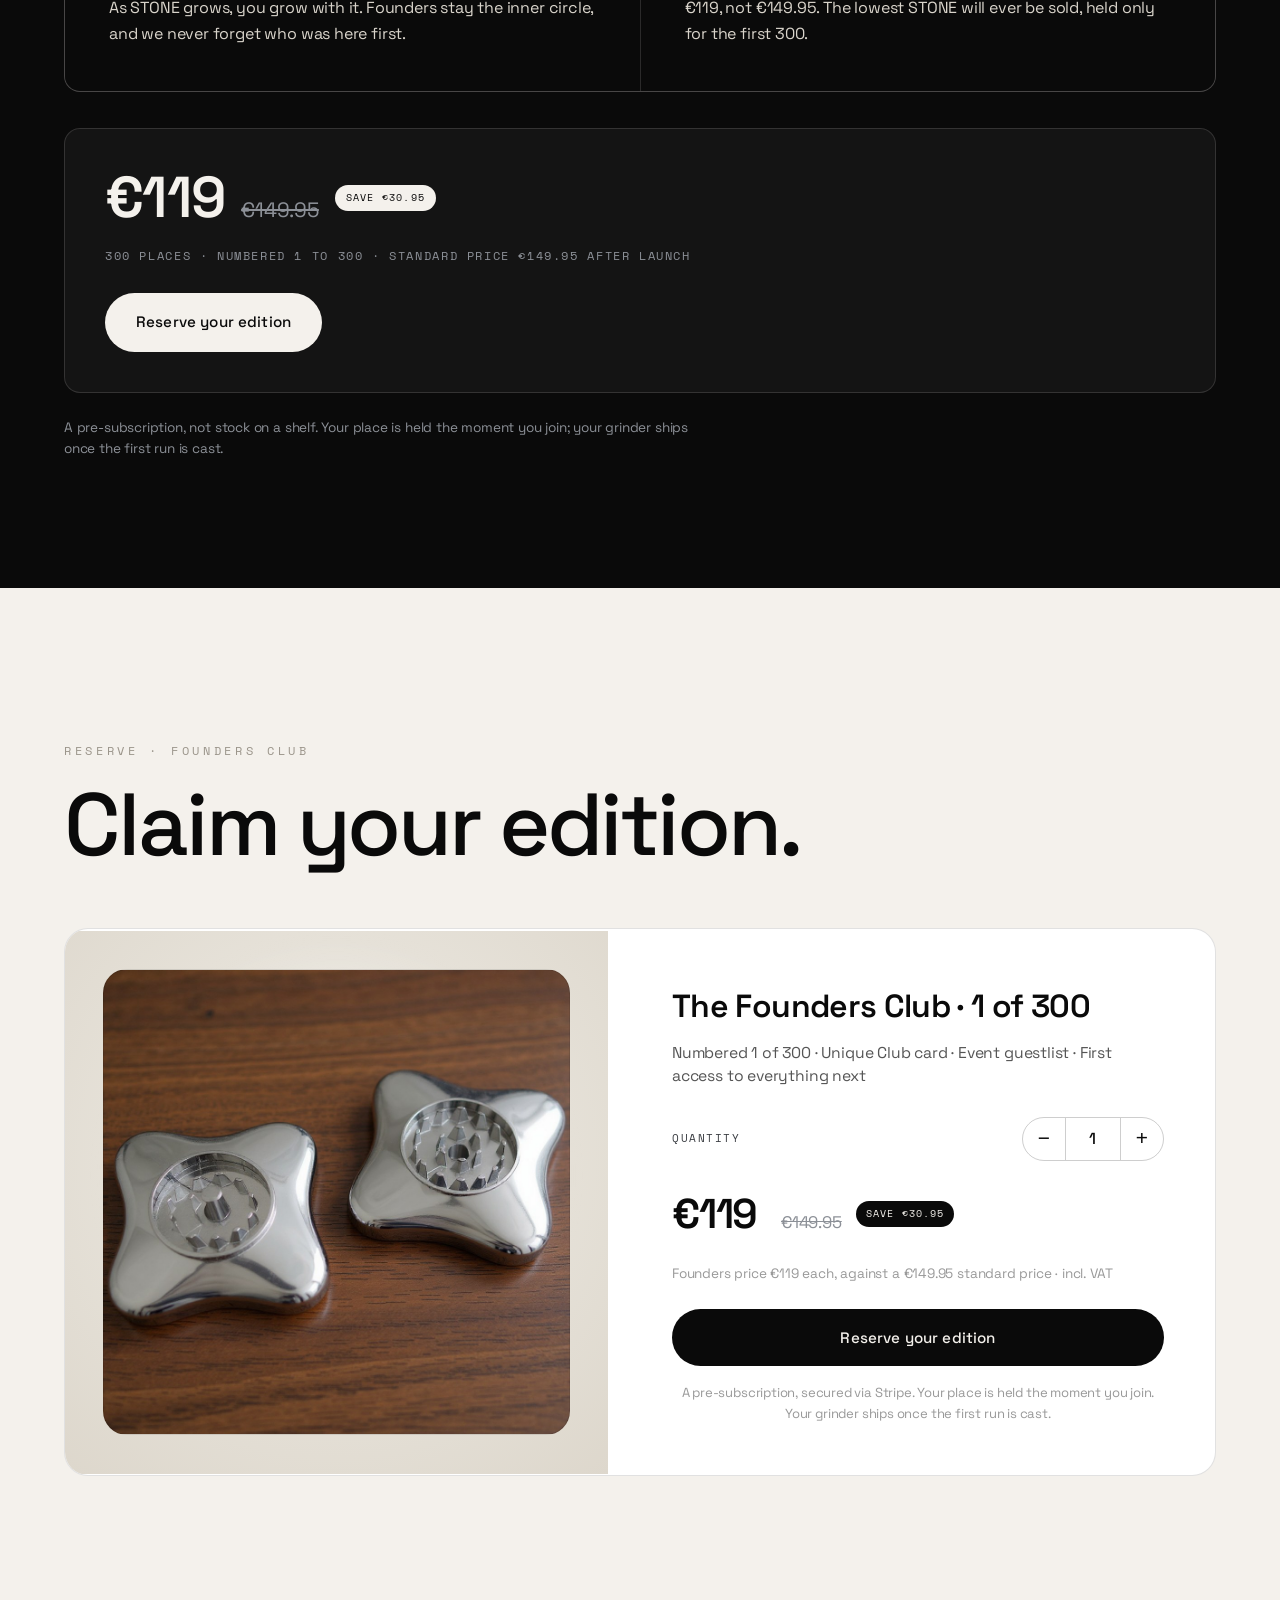
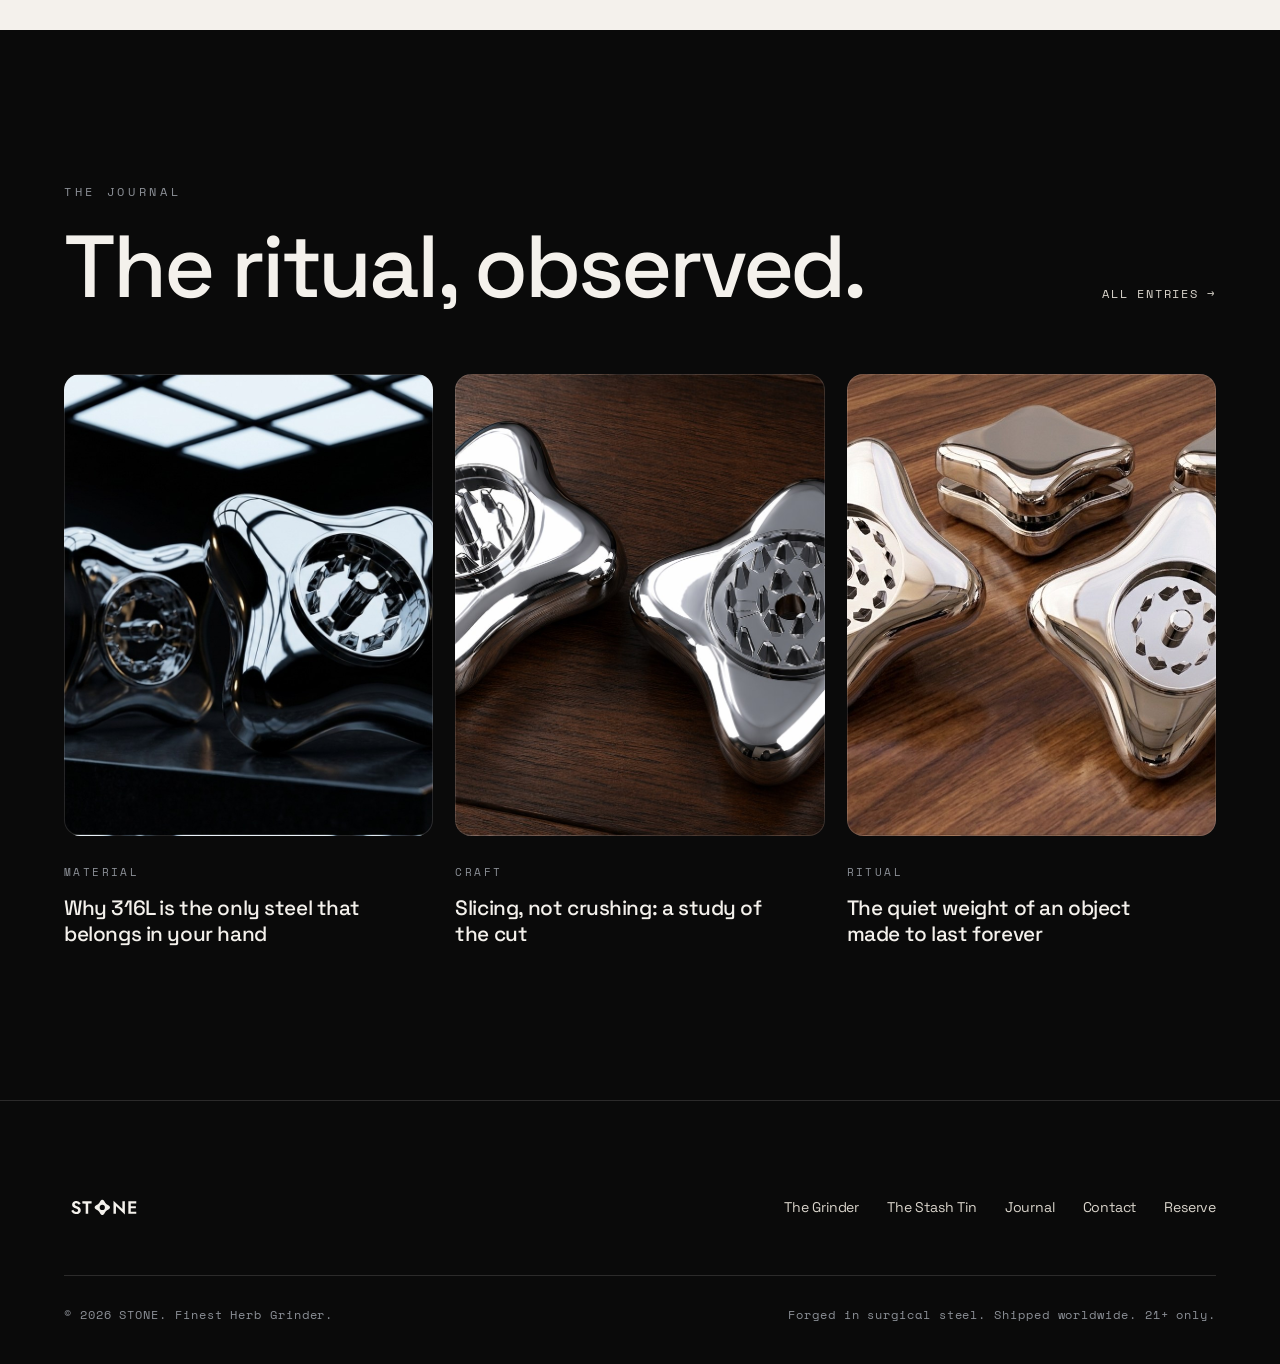
==== commit 2cae2e21: "Reword 'take it or leave it' -> 'Mirror Shine, and nothing else' / 'one design classic, done properl" ====
--- a/index.html
+++ b/index.html
@@ -124,7 +124,7 @@
       <div class="finish__copy">
         <span class="kicker">One finish, no compromise</span>
         <h2 class="section__title reveal">Mirror Shine.</h2>
-        <p class="finish__desc reveal">No options, no variants, no decisions. One design classic - take it or leave it. A flawless polished chrome that throws the room back at you: the showpiece, and the one you leave on the table.</p>
+        <p class="finish__desc reveal">No options, no variants, no decisions - just one design classic, done properly. A flawless polished chrome that throws the room back at you: the showpiece, and the one you leave on the table.</p>
       </div>
       <figure class="stage finish__stage reveal">
         <div class="stage__halo" aria-hidden="true"></div>
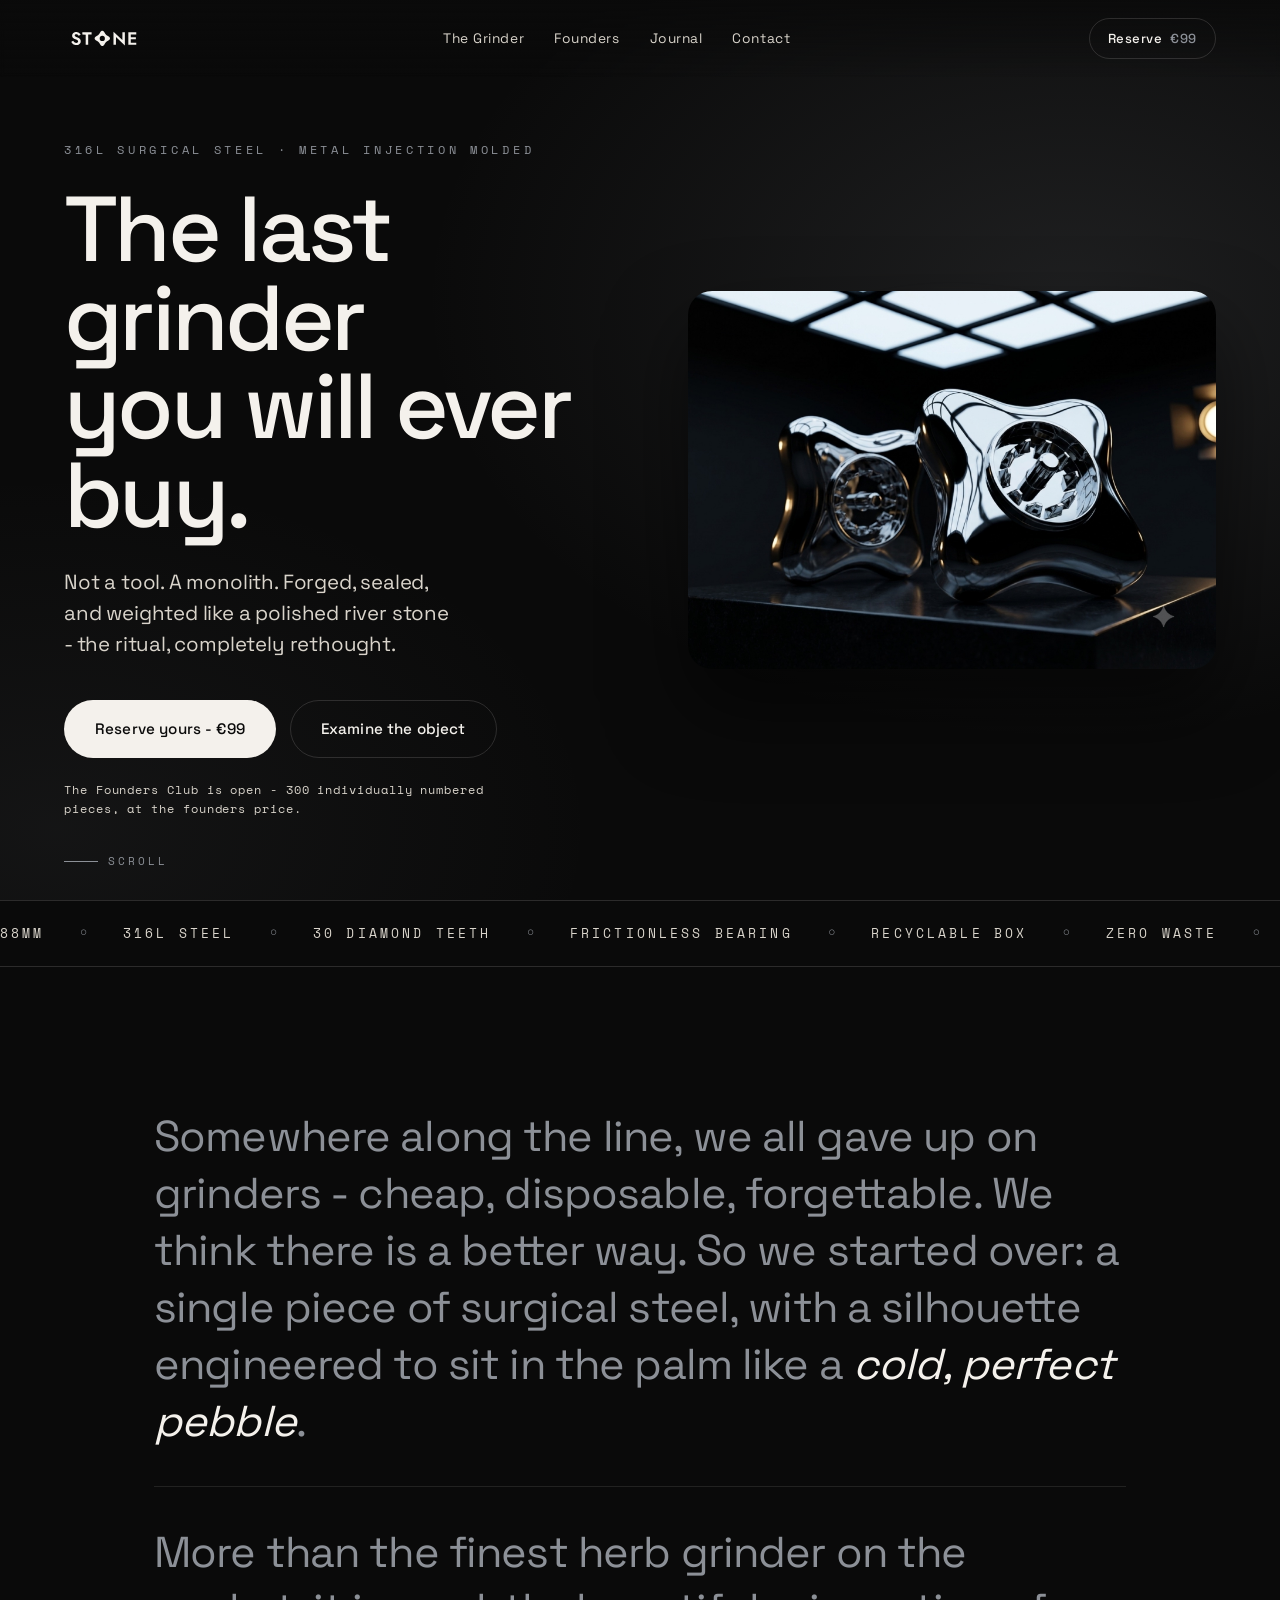
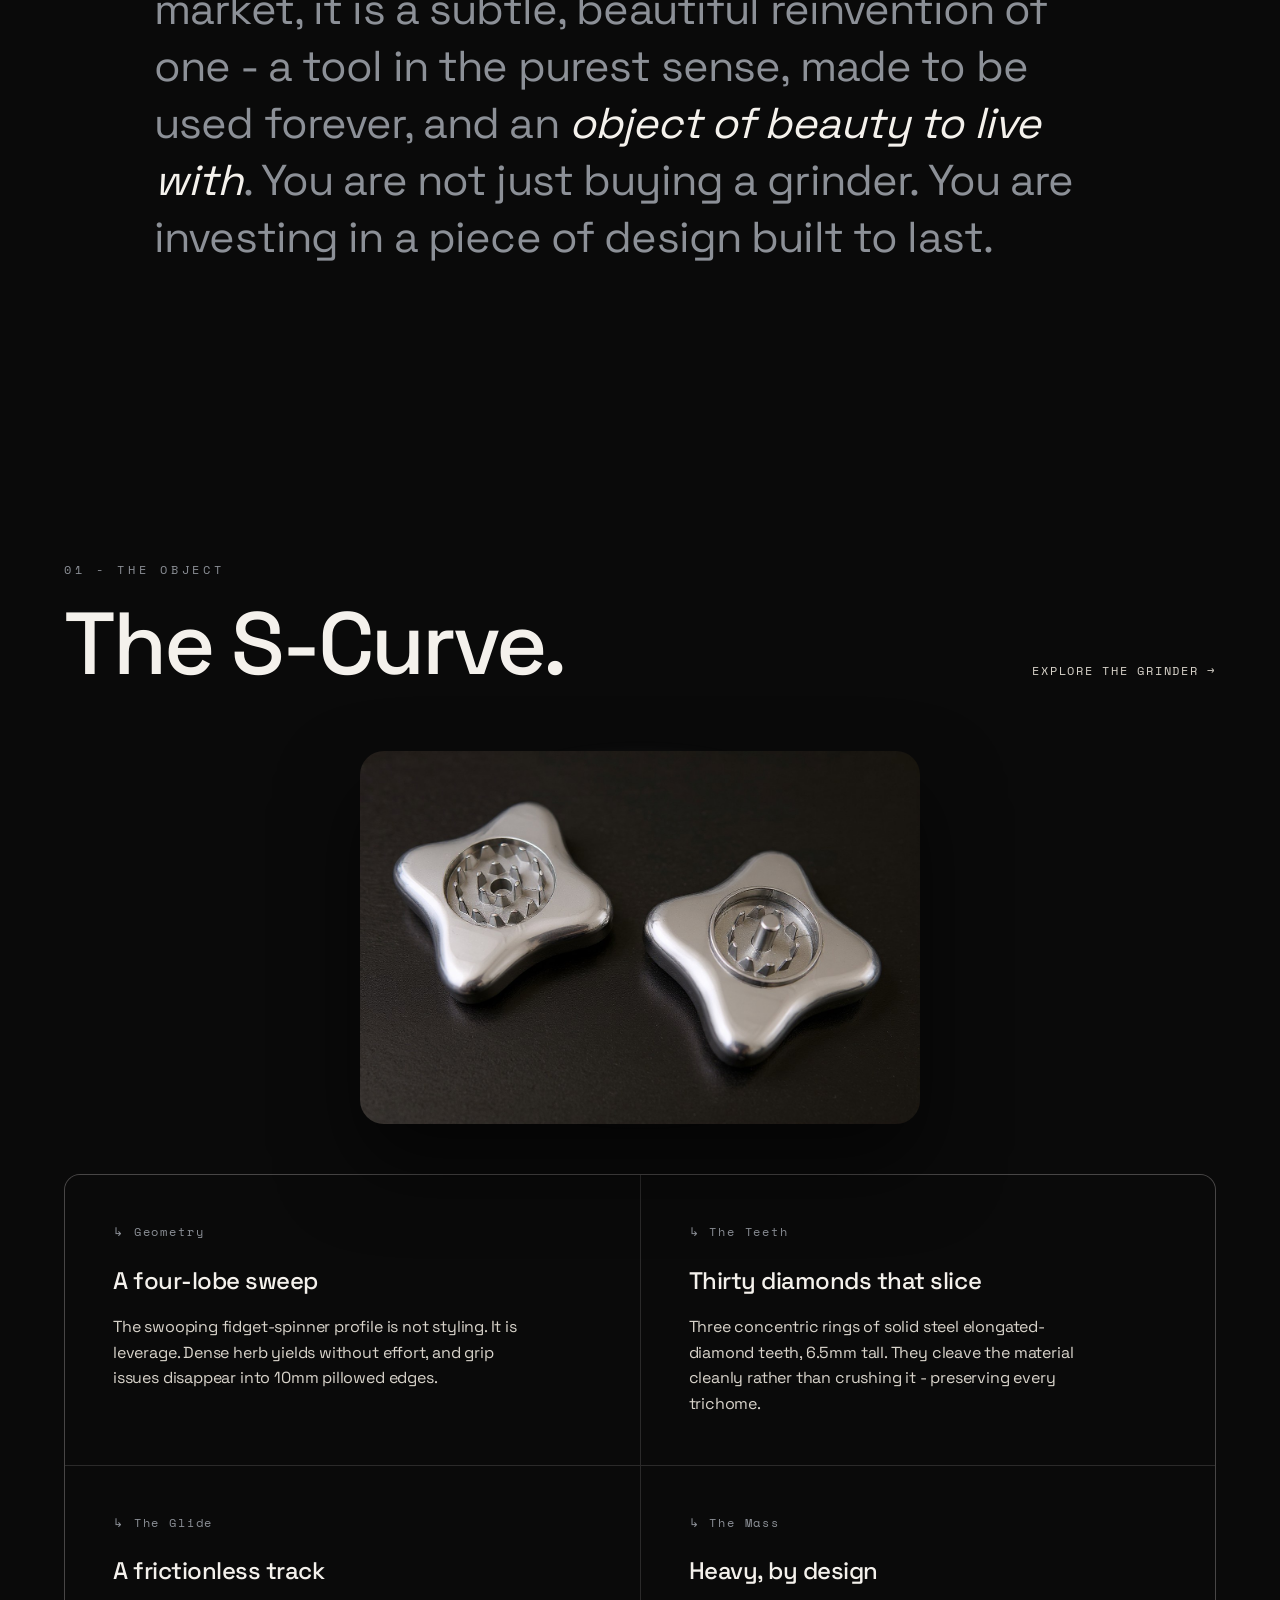
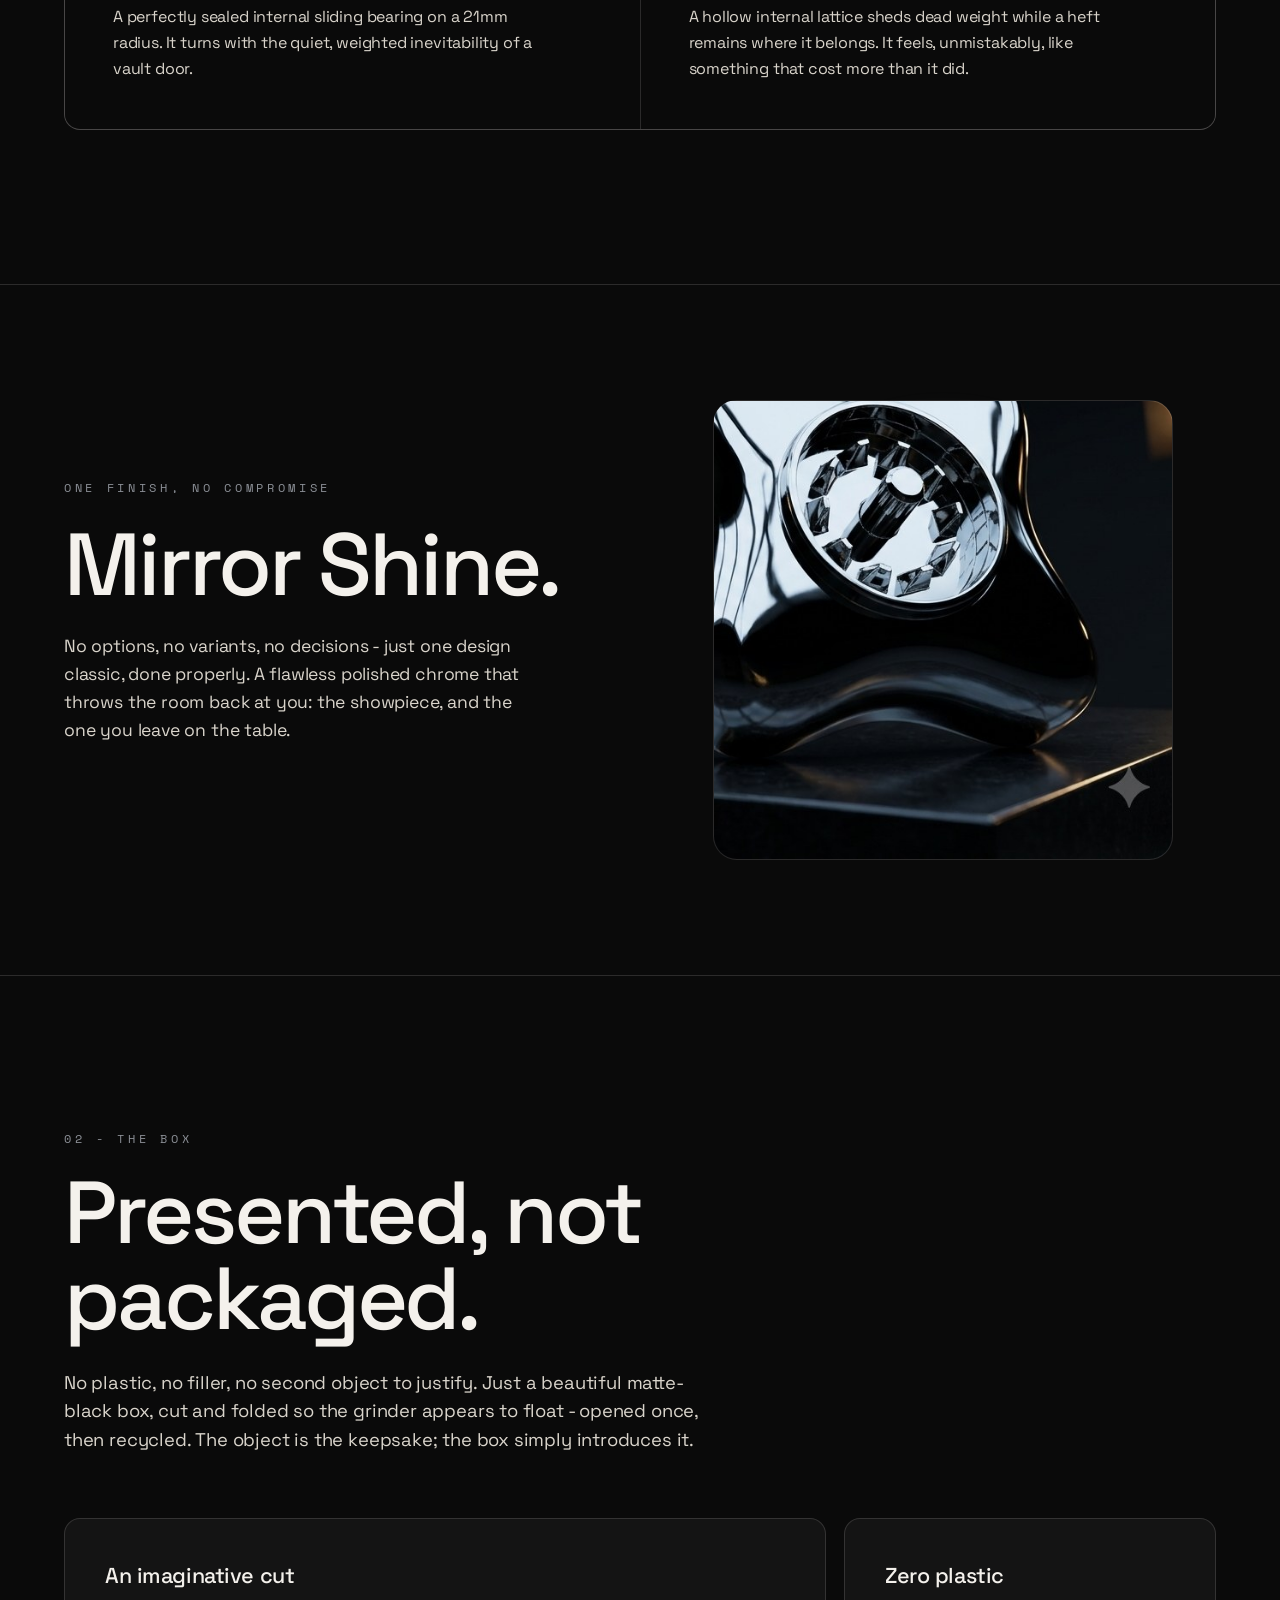
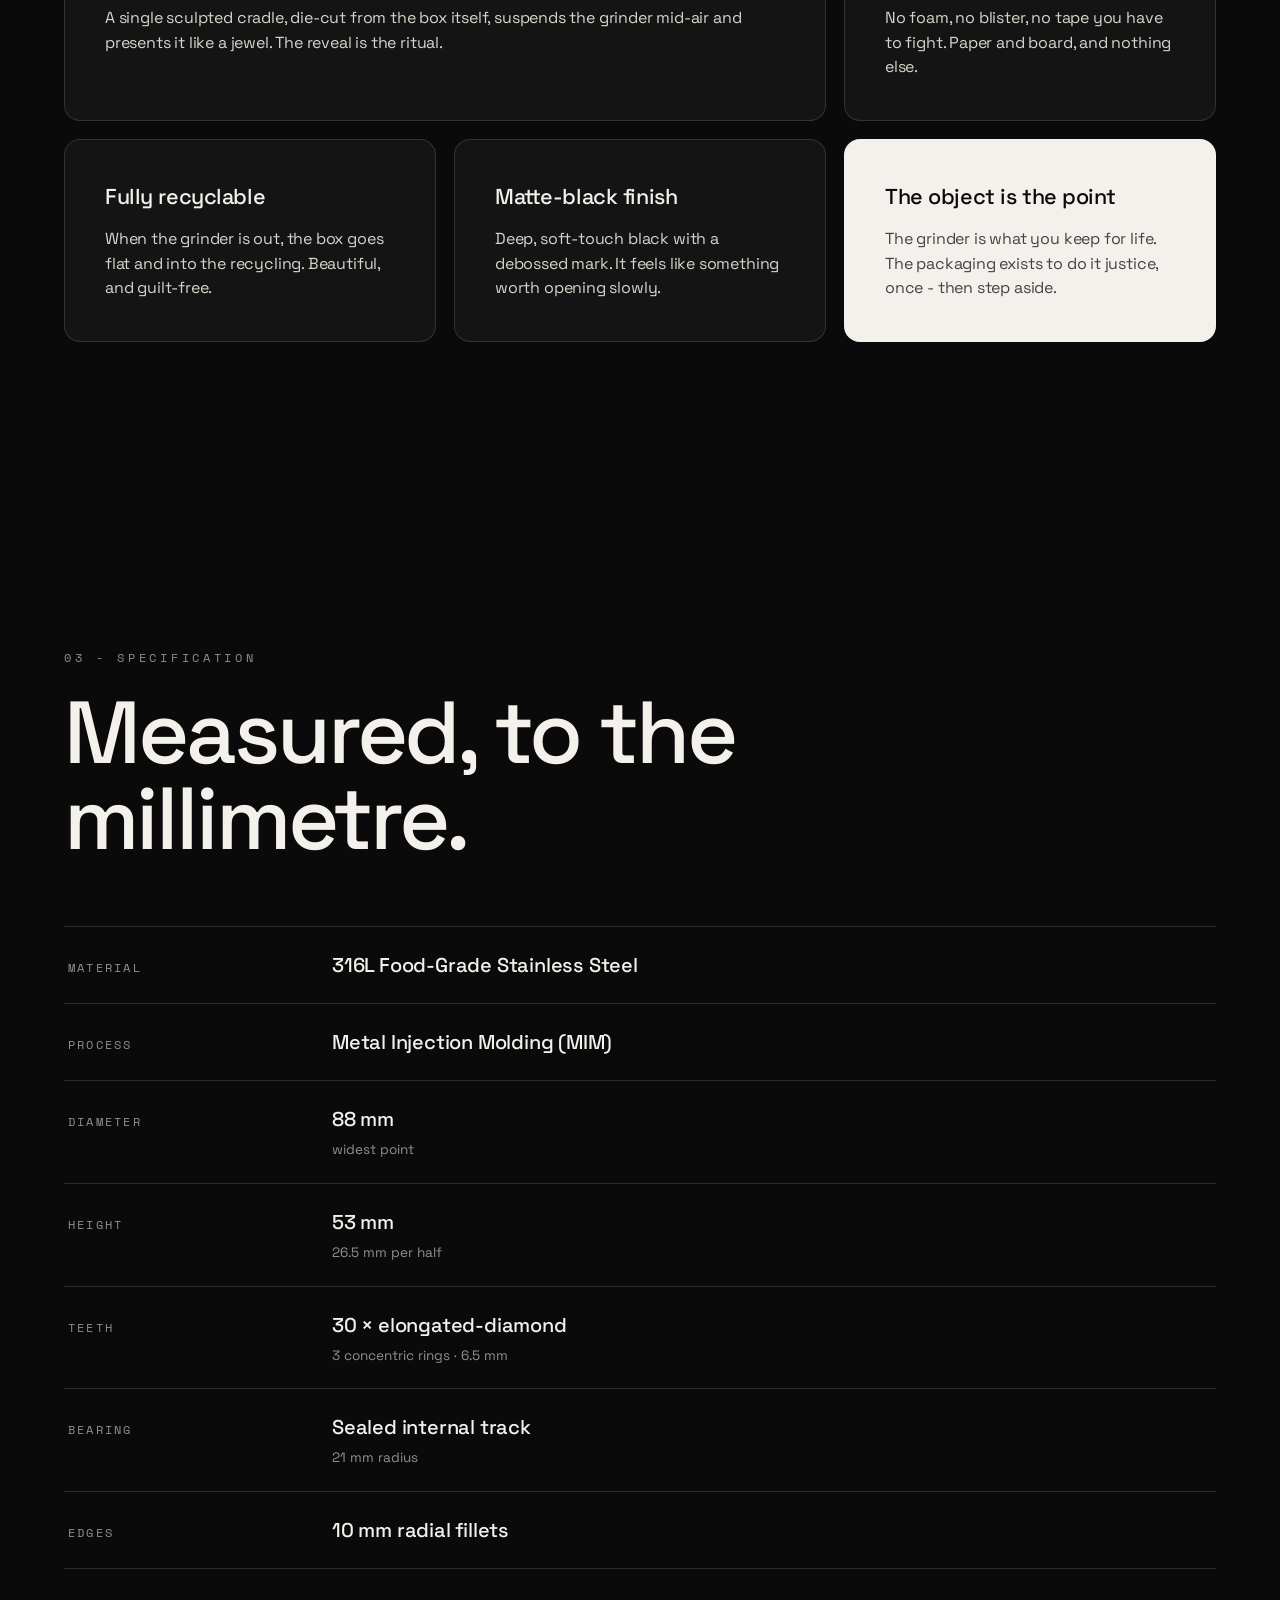
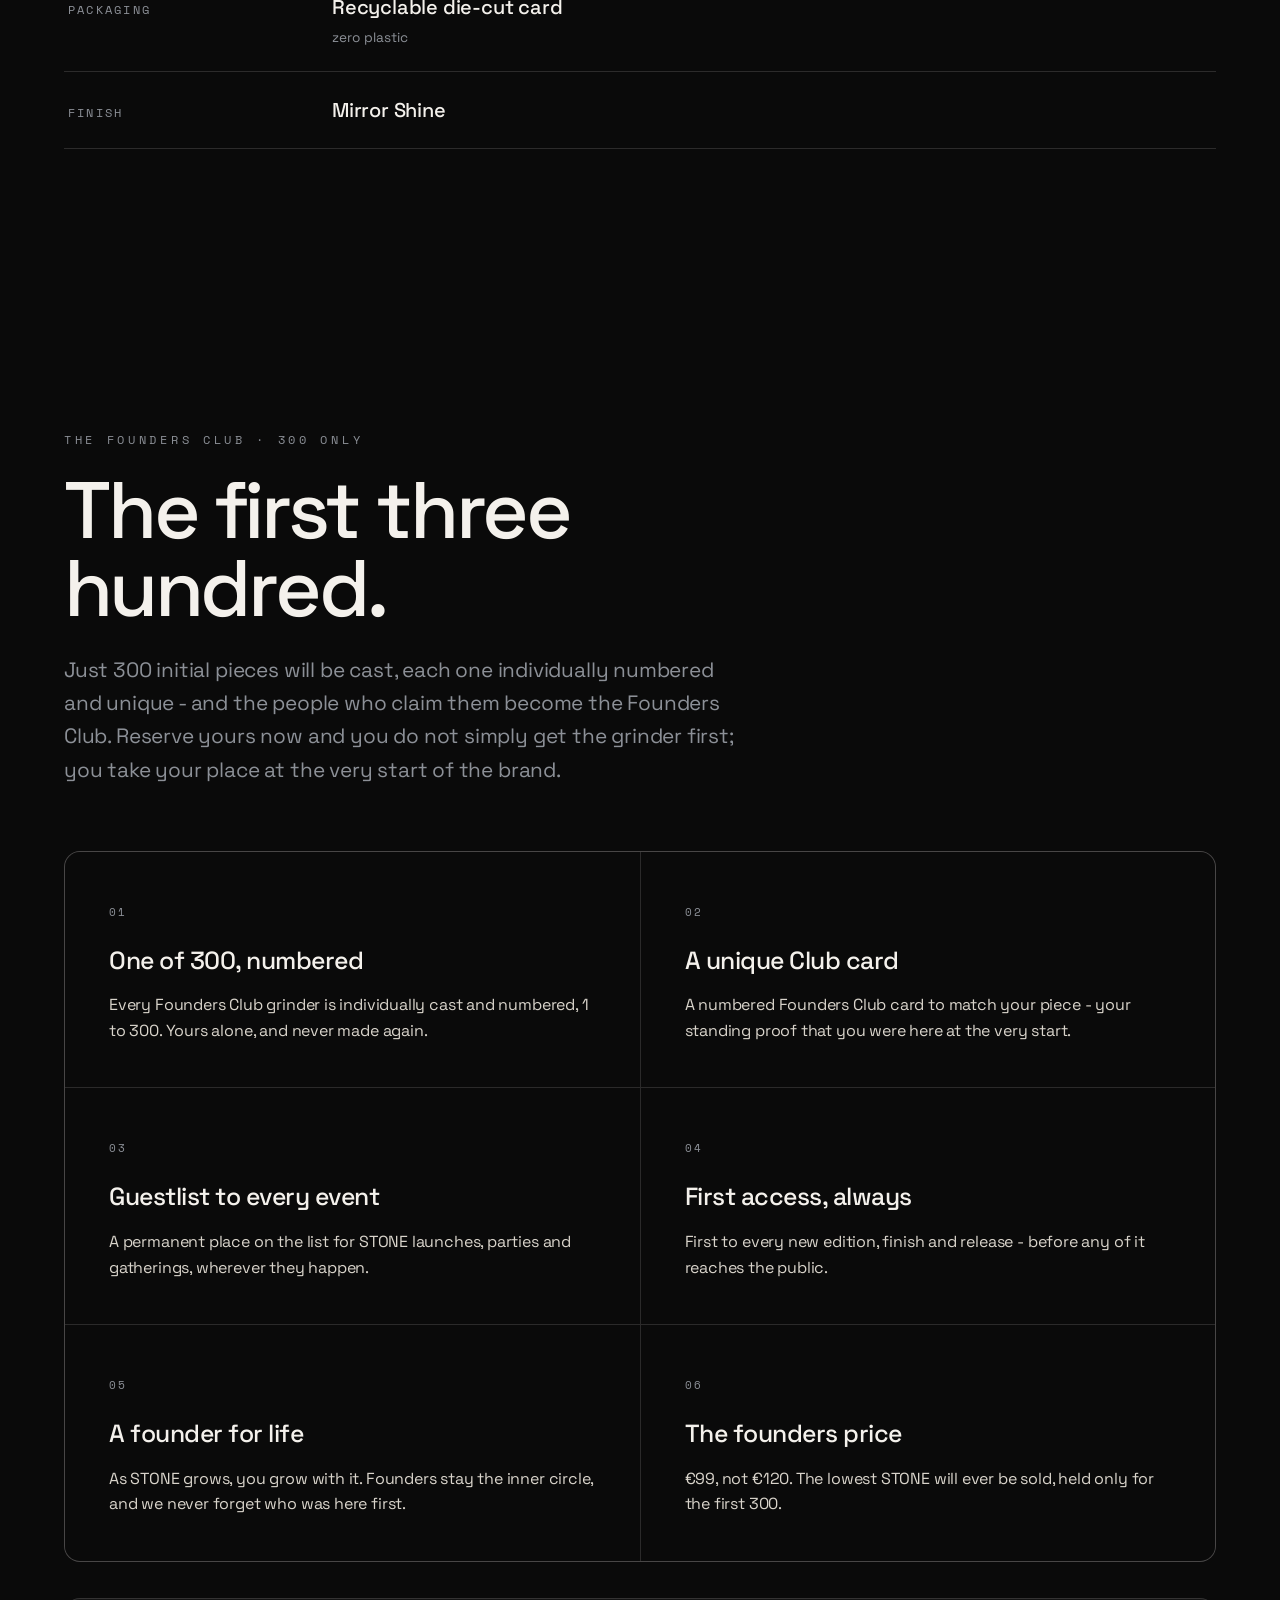
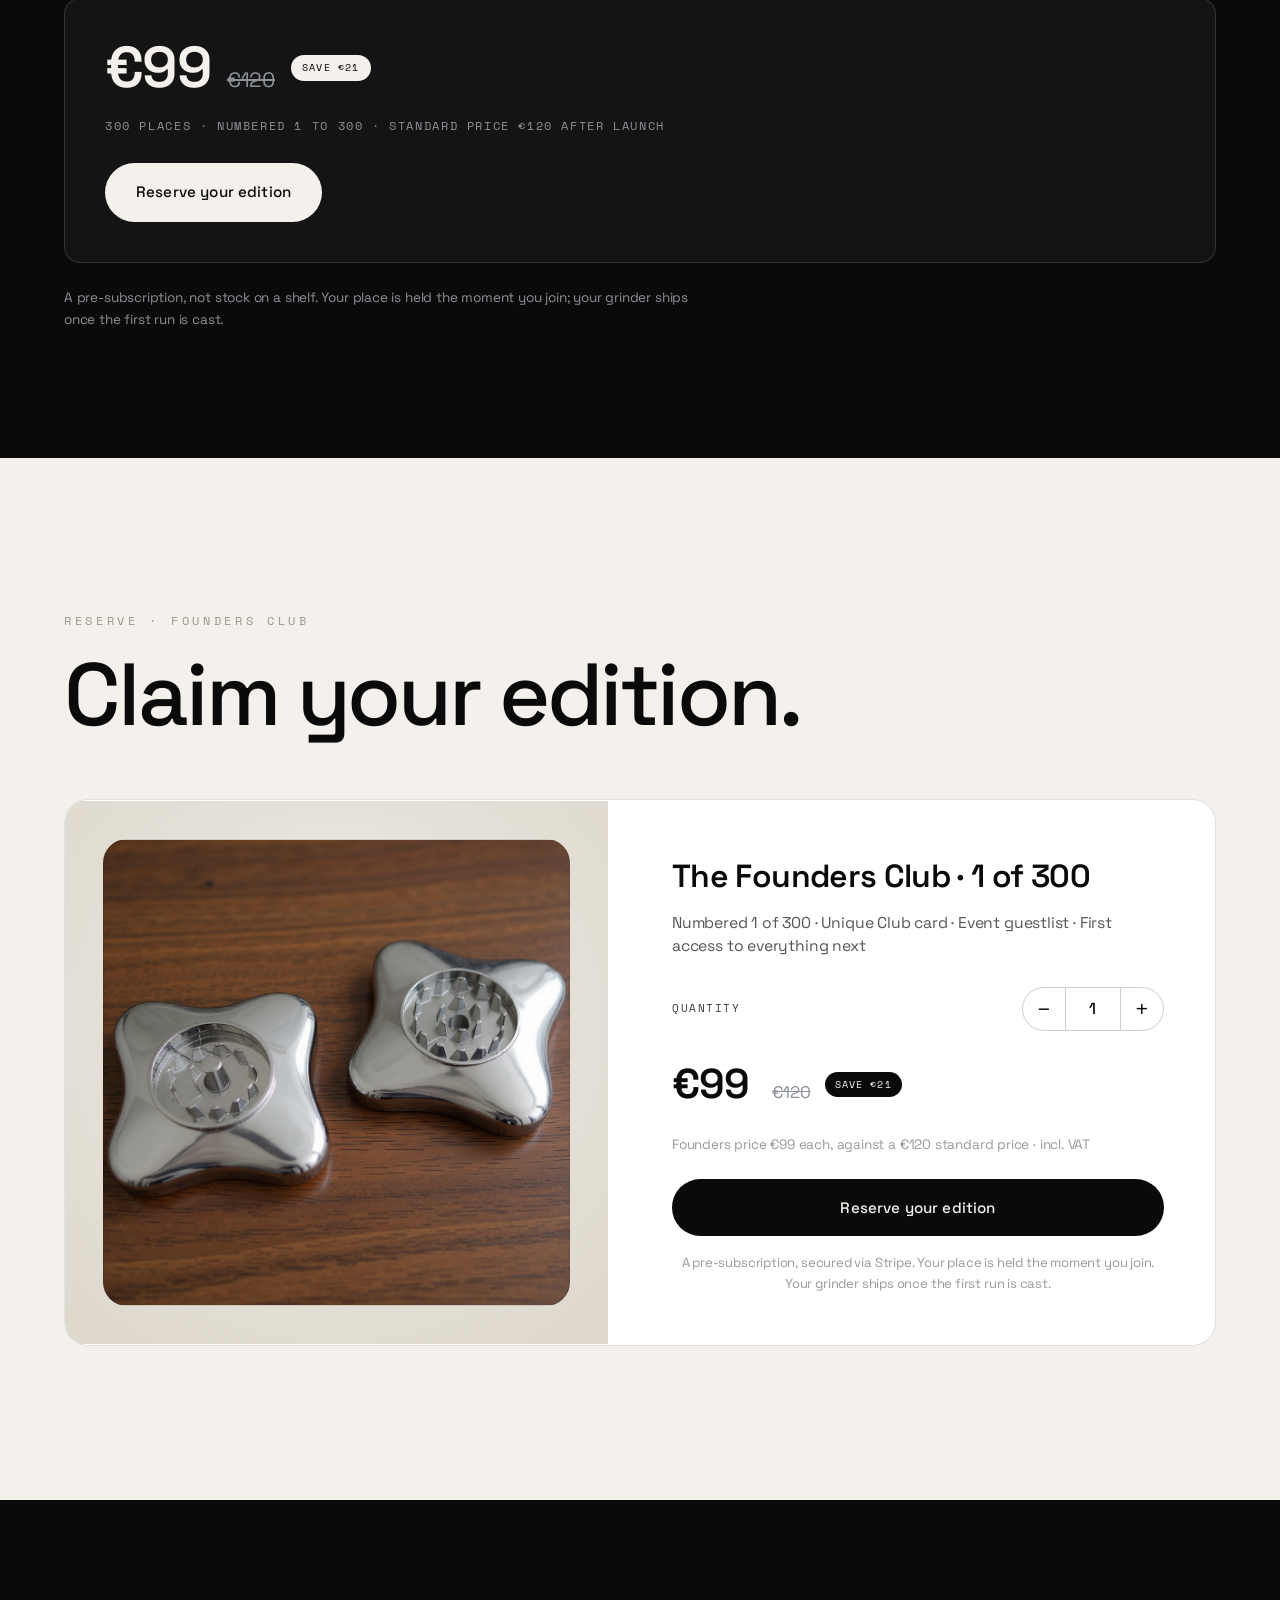
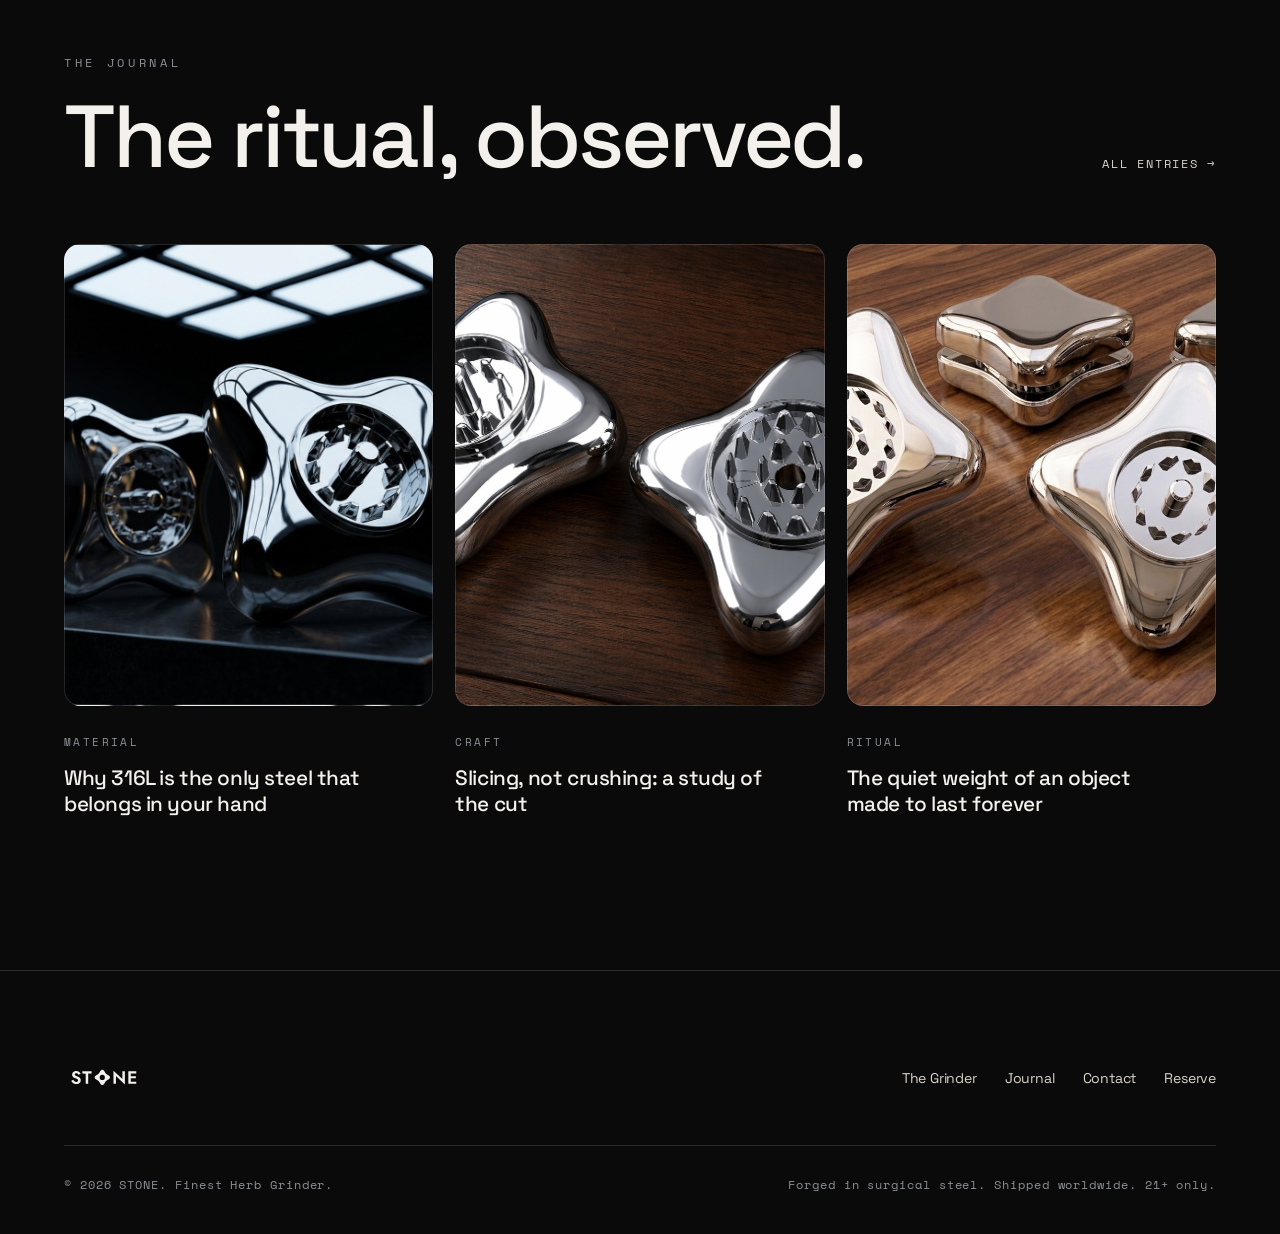
==== commit 55ace855: "Essentials plan: retail EUR120 / founders EUR99, drop the premium Stash Tin for a recyclable die-cut" ====
--- a/index.html
+++ b/index.html
@@ -4,11 +4,11 @@
   <meta charset="UTF-8">
   <meta name="viewport" content="width=device-width, initial-scale=1.0">
   <title>STONE - Finest Herb Grinder</title>
-  <meta name="description" content="The STONE S-Curve grinder. Forged from 316L surgical steel, housed in an airtight magnetic stash box. Finest Herb Grinder.">
+  <meta name="description" content="The STONE S-Curve grinder. Forged from 316L surgical steel, in beautiful, recyclable, plastic-free packaging. Finest Herb Grinder.">
   <link rel="canonical" href="https://stonegrinder.co/">
   <link rel="icon" type="image/svg+xml" href="assets/favicon.svg">
   <meta property="og:title" content="STONE - Finest Herb Grinder">
-  <meta property="og:description" content="316L surgical steel. Airtight magnetic stash tin. Finest Herb Grinder.">
+  <meta property="og:description" content="316L surgical steel. Recyclable, plastic-free packaging. Finest Herb Grinder.">
   <meta property="og:type" content="website">
   <meta property="og:url" content="https://stonegrinder.co/">
   <meta name="twitter:card" content="summary_large_image">
@@ -26,12 +26,11 @@
     </a>
     <nav class="nav__links" aria-label="Primary">
       <a href="the-grinder">The Grinder</a>
-      <a href="the-stash-tin">The Stash Tin</a>
       <a href="#founders">Founders</a>
       <a href="journal/">Journal</a>
       <a href="contact">Contact</a>
     </nav>
-    <a href="#founders" class="nav__cta">Reserve <span>€119</span></a>
+    <a href="#founders" class="nav__cta">Reserve <span>€99</span></a>
   </header>
 
   <main id="top">
@@ -44,7 +43,7 @@
         <h1 class="hero__title reveal">The last grinder<br>you will ever buy.</h1>
         <p class="hero__sub reveal">Not a tool. A monolith. Forged, sealed, and weighted like a polished river stone - the ritual, completely rethought.</p>
         <div class="hero__actions reveal">
-          <a href="#founders" class="btn btn--solid">Reserve yours - €119</a>
+          <a href="#founders" class="btn btn--solid">Reserve yours - €99</a>
           <a href="#object" class="btn btn--ghost">Examine the object</a>
         </div>
         <p class="hero__founders reveal">The Founders Club is open - 300 individually numbered pieces, at the founders price.</p>
@@ -61,8 +60,8 @@
     <!-- ░░ MARQUEE ░░ -->
     <div class="marquee" aria-hidden="true">
       <div class="marquee__track">
-        <span>88MM</span><i>◦</i><span>316L STEEL</span><i>◦</i><span>30 DIAMOND TEETH</span><i>◦</i><span>FRICTIONLESS BEARING</span><i>◦</i><span>AIRTIGHT TIN</span><i>◦</i><span>ZERO WASTE</span><i>◦</i>
-        <span>88MM</span><i>◦</i><span>316L STEEL</span><i>◦</i><span>30 DIAMOND TEETH</span><i>◦</i><span>FRICTIONLESS BEARING</span><i>◦</i><span>AIRTIGHT TIN</span><i>◦</i><span>ZERO WASTE</span><i>◦</i>
+        <span>88MM</span><i>◦</i><span>316L STEEL</span><i>◦</i><span>30 DIAMOND TEETH</span><i>◦</i><span>FRICTIONLESS BEARING</span><i>◦</i><span>RECYCLABLE BOX</span><i>◦</i><span>ZERO WASTE</span><i>◦</i>
+        <span>88MM</span><i>◦</i><span>316L STEEL</span><i>◦</i><span>30 DIAMOND TEETH</span><i>◦</i><span>FRICTIONLESS BEARING</span><i>◦</i><span>RECYCLABLE BOX</span><i>◦</i><span>ZERO WASTE</span><i>◦</i>
       </div>
     </div>
 
@@ -135,32 +134,31 @@
     <!-- ░░ VAULT ░░ -->
     <section class="section section--vault" id="vault">
       <div class="section__head">
-        <span class="kicker">02 - The Stash Tin</span>
-        <h2 class="section__title reveal">The box is the point.</h2>
-        <p class="section__lede reveal">Every other grinder's packaging ends up in the bin. Ours becomes the most over-engineered stash jar ever made - solid metal, airtight, and yours forever.</p>
-        <p style="margin-top:24px"><a class="journal__all" href="the-stash-tin">Explore the stash tin →</a></p>
+        <span class="kicker">02 - The Box</span>
+        <h2 class="section__title reveal">Presented, not packaged.</h2>
+        <p class="section__lede reveal">No plastic, no filler, no second object to justify. Just a beautiful matte-black box, cut and folded so the grinder appears to float - opened once, then recycled. The object is the keepsake; the box simply introduces it.</p>
       </div>
 
       <div class="vault__grid">
         <article class="vault__card vault__card--wide reveal">
-          <h3>Magnetic snap-lock</h3>
-          <p>Eight embedded neodymium magnets - four in the lid, four in the base - pull the custom silhouette into perfect alignment and close with a single, satisfying report.</p>
+          <h3>An imaginative cut</h3>
+          <p>A single sculpted cradle, die-cut from the box itself, suspends the grinder mid-air and presents it like a jewel. The reveal is the ritual.</p>
         </article>
         <article class="vault__card reveal">
-          <h3>Smell-proof double seal</h3>
-          <p>A raised registration lip and a premium double-wiper silicone O-ring. 100% airtight. 100% waterproof.</p>
+          <h3>Zero plastic</h3>
+          <p>No foam, no blister, no tape you have to fight. Paper and board, and nothing else.</p>
         </article>
         <article class="vault__card reveal">
-          <h3>Terpene shield</h3>
-          <p>A hidden friction-fit pocket in the roof holds a Boveda 62% pack. Your herb stays exactly as cured.</p>
+          <h3>Fully recyclable</h3>
+          <p>When the grinder is out, the box goes flat and into the recycling. Beautiful, and guilt-free.</p>
         </article>
         <article class="vault__card reveal">
-          <h3>Total UV blackout</h3>
-          <p>Solid metal walls. No light gets in, so nothing degrades. Suspended on cut EVA foam.</p>
+          <h3>Matte-black finish</h3>
+          <p>Deep, soft-touch black with a debossed mark. It feels like something worth opening slowly.</p>
         </article>
         <article class="vault__card vault__card--accent reveal">
-          <h3>Zero waste</h3>
-          <p>Nothing here is meant to be thrown away. The packaging is the product. That is the whole idea.</p>
+          <h3>The object is the point</h3>
+          <p>The grinder is what you keep for life. The packaging exists to do it justice, once - then step aside.</p>
         </article>
       </div>
     </section>
@@ -179,8 +177,7 @@
         <div class="spec__row reveal"><dt>Teeth</dt><dd>30 × elongated-diamond <span>3 concentric rings · 6.5 mm</span></dd></div>
         <div class="spec__row reveal"><dt>Bearing</dt><dd>Sealed internal track <span>21 mm radius</span></dd></div>
         <div class="spec__row reveal"><dt>Edges</dt><dd>10 mm radial fillets</dd></div>
-        <div class="spec__row reveal"><dt>Tin seal</dt><dd>Double-wiper silicone O-ring <span>airtight · waterproof</span></dd></div>
-        <div class="spec__row reveal"><dt>Magnets</dt><dd>8 × neodymium</dd></div>
+        <div class="spec__row reveal"><dt>Packaging</dt><dd>Recyclable die-cut card <span>zero plastic</span></dd></div>
         <div class="spec__row reveal"><dt>Finish</dt><dd>Mirror Shine</dd></div>
       </dl>
     </section>
@@ -199,14 +196,14 @@
           <article class="founders__perk reveal"><span class="founders__no">03</span><h3>Guestlist to every event</h3><p>A permanent place on the list for STONE launches, parties and gatherings, wherever they happen.</p></article>
           <article class="founders__perk reveal"><span class="founders__no">04</span><h3>First access, always</h3><p>First to every new edition, finish and release - before any of it reaches the public.</p></article>
           <article class="founders__perk reveal"><span class="founders__no">05</span><h3>A founder for life</h3><p>As STONE grows, you grow with it. Founders stay the inner circle, and we never forget who was here first.</p></article>
-          <article class="founders__perk reveal"><span class="founders__no">06</span><h3>The founders price</h3><p>€119, not €149.95. The lowest STONE will ever be sold, held only for the first 300.</p></article>
+          <article class="founders__perk reveal"><span class="founders__no">06</span><h3>The founders price</h3><p>€99, not €120. The lowest STONE will ever be sold, held only for the first 300.</p></article>
         </div>
         <div class="founders__cta reveal">
           <div class="founders__price">
-            <span class="founders__amt">€119</span>
-            <span class="founders__was">€149.95</span>
-            <span class="founders__save">Save €30.95</span>
-            <span class="founders__slots">300 places · numbered 1 to 300 · standard price €149.95 after launch</span>
+            <span class="founders__amt">€99</span>
+            <span class="founders__was">€120</span>
+            <span class="founders__save">Save €21</span>
+            <span class="founders__slots">300 places · numbered 1 to 300 · standard price €120 after launch</span>
           </div>
           <a href="#acquire" class="btn btn--solid">Reserve your edition</a>
         </div>
@@ -235,8 +232,8 @@
                 <button class="qty__btn" type="button" data-qty="1" aria-label="Increase quantity">+</button>
               </div>
             </div>
-            <div class="buy__price"><span class="buy__amt" id="buyAmt">€119</span><span class="buy__was" id="buyWas">€149.95</span><span class="buy__save" id="buySave">Save €30.95</span></div>
-            <p class="buy__vat">Founders price €119 each, against a €149.95 standard price · incl. VAT</p>
+            <div class="buy__price"><span class="buy__amt" id="buyAmt">€99</span><span class="buy__was" id="buyWas">€120</span><span class="buy__save" id="buySave">Save €21</span></div>
+            <p class="buy__vat">Founders price €99 each, against a €120 standard price · incl. VAT</p>
             <button class="btn btn--solid btn--block" id="checkout" data-finish="mirror">Reserve your edition</button>
             <p class="buy__note">A pre-subscription, secured via Stripe. Your place is held the moment you join. Your grinder ships once the first run is cast.</p>
           </div>
@@ -282,7 +279,6 @@
       </a>
       <nav class="footer__nav" aria-label="Footer">
         <a href="the-grinder">The Grinder</a>
-        <a href="the-stash-tin">The Stash Tin</a>
         <a href="journal/">Journal</a>
         <a href="contact">Contact</a>
         <a href="#founders">Reserve</a>
@@ -294,6 +290,6 @@
     </div>
   </footer>
 
-  <script src="app.js?v=7"></script>
+  <script src="app.js?v=8"></script>
 </body>
 </html>
